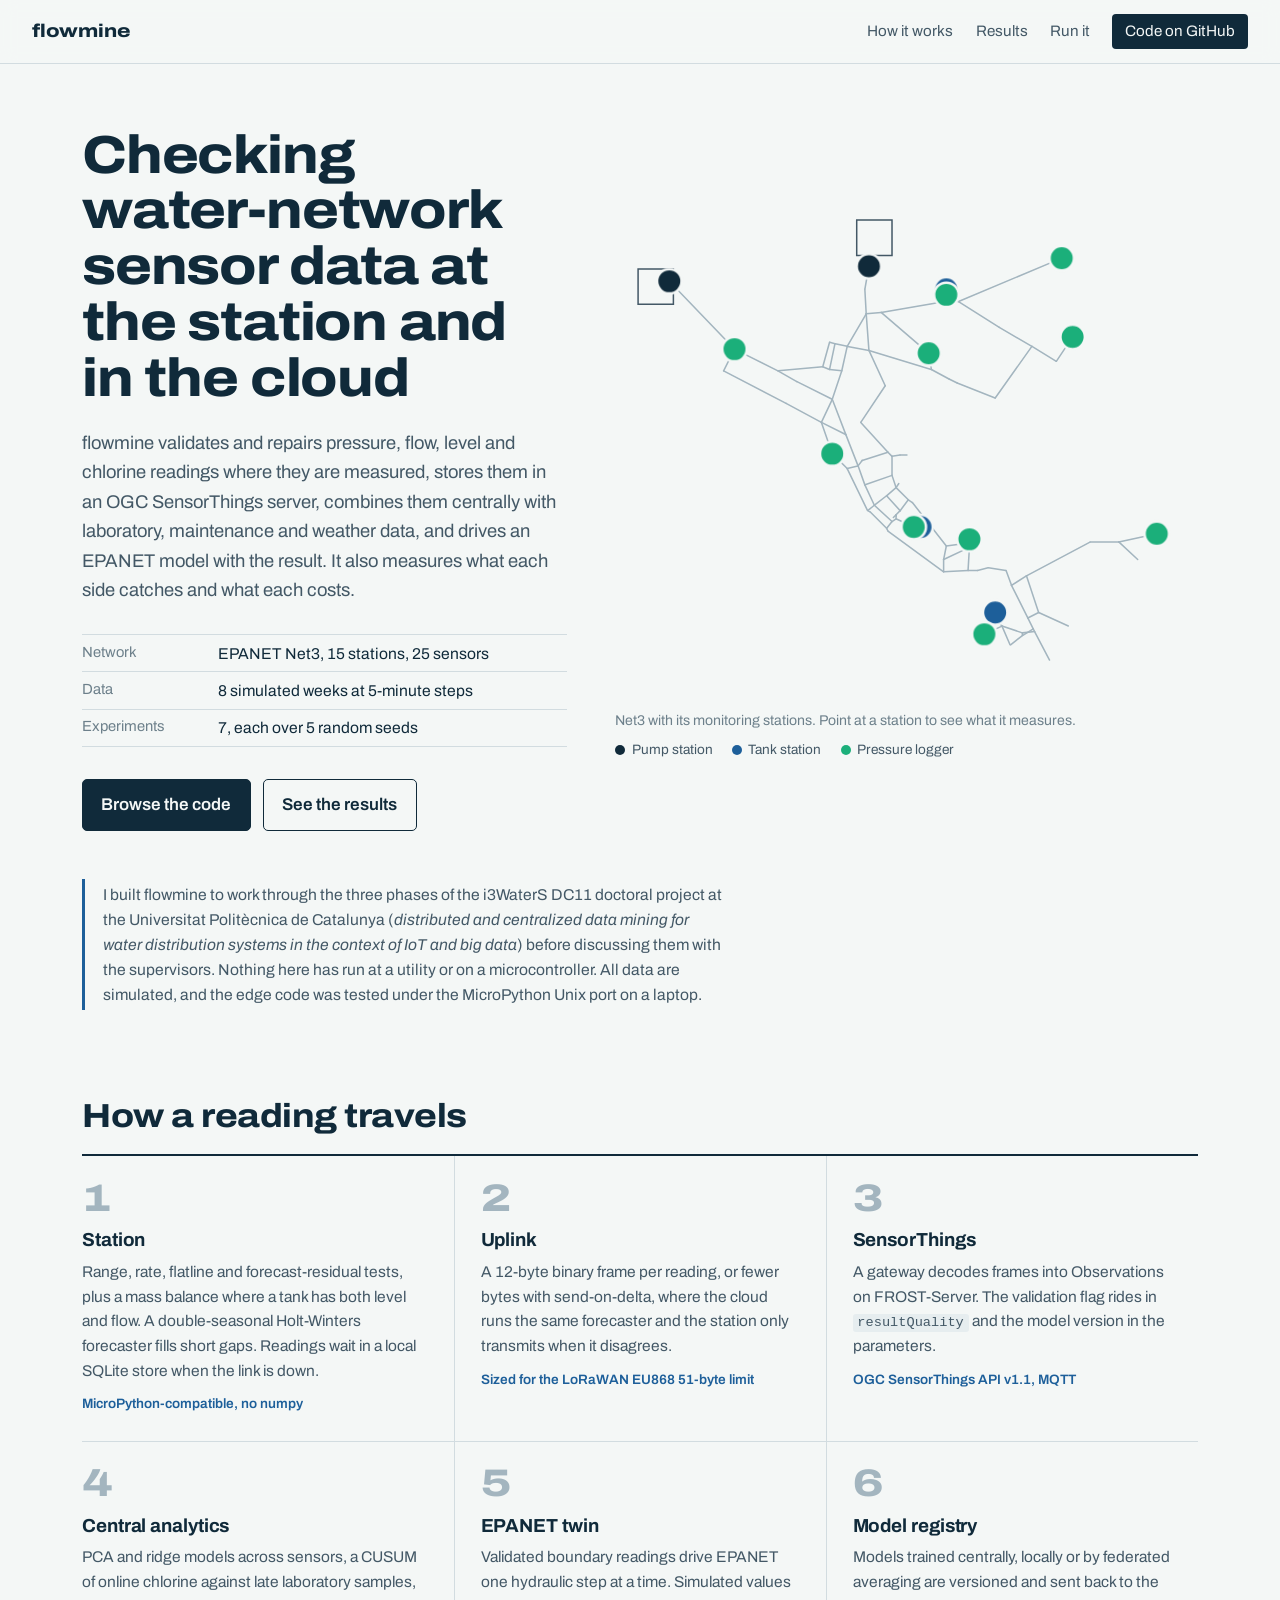
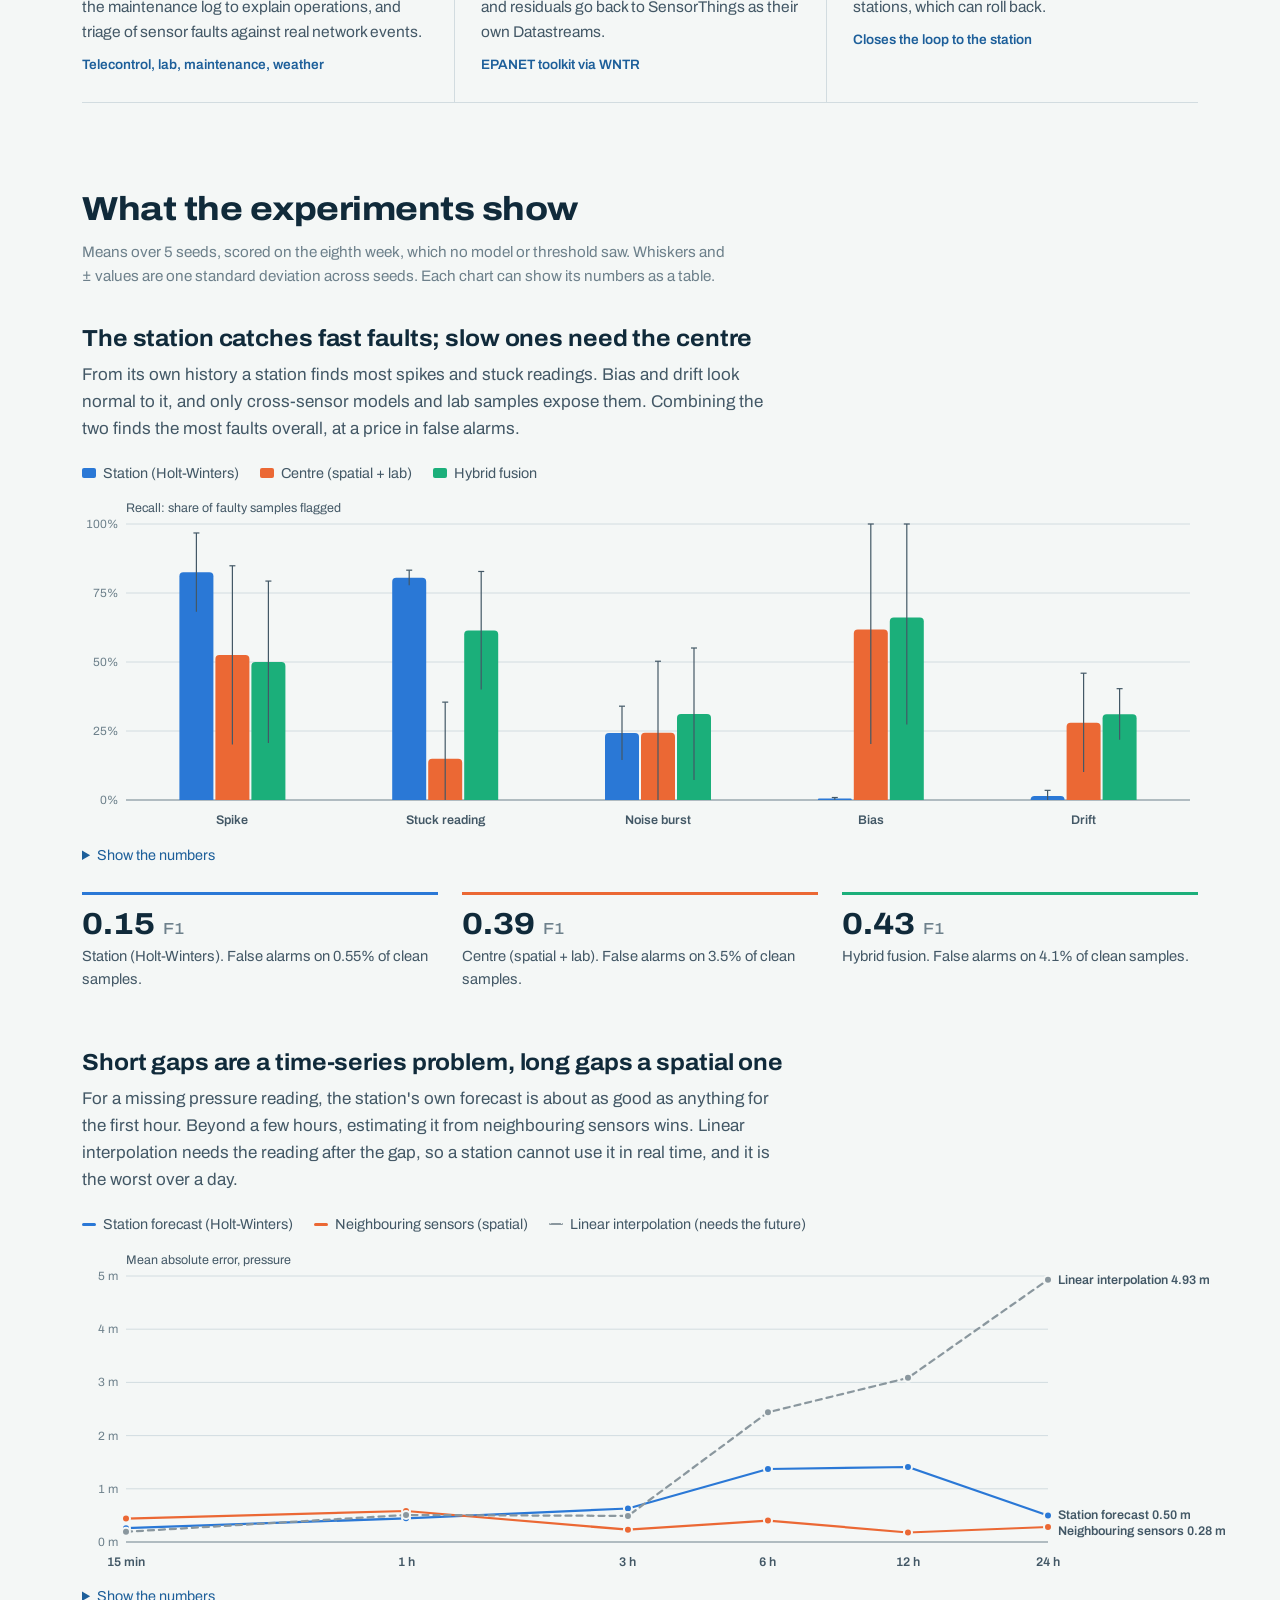
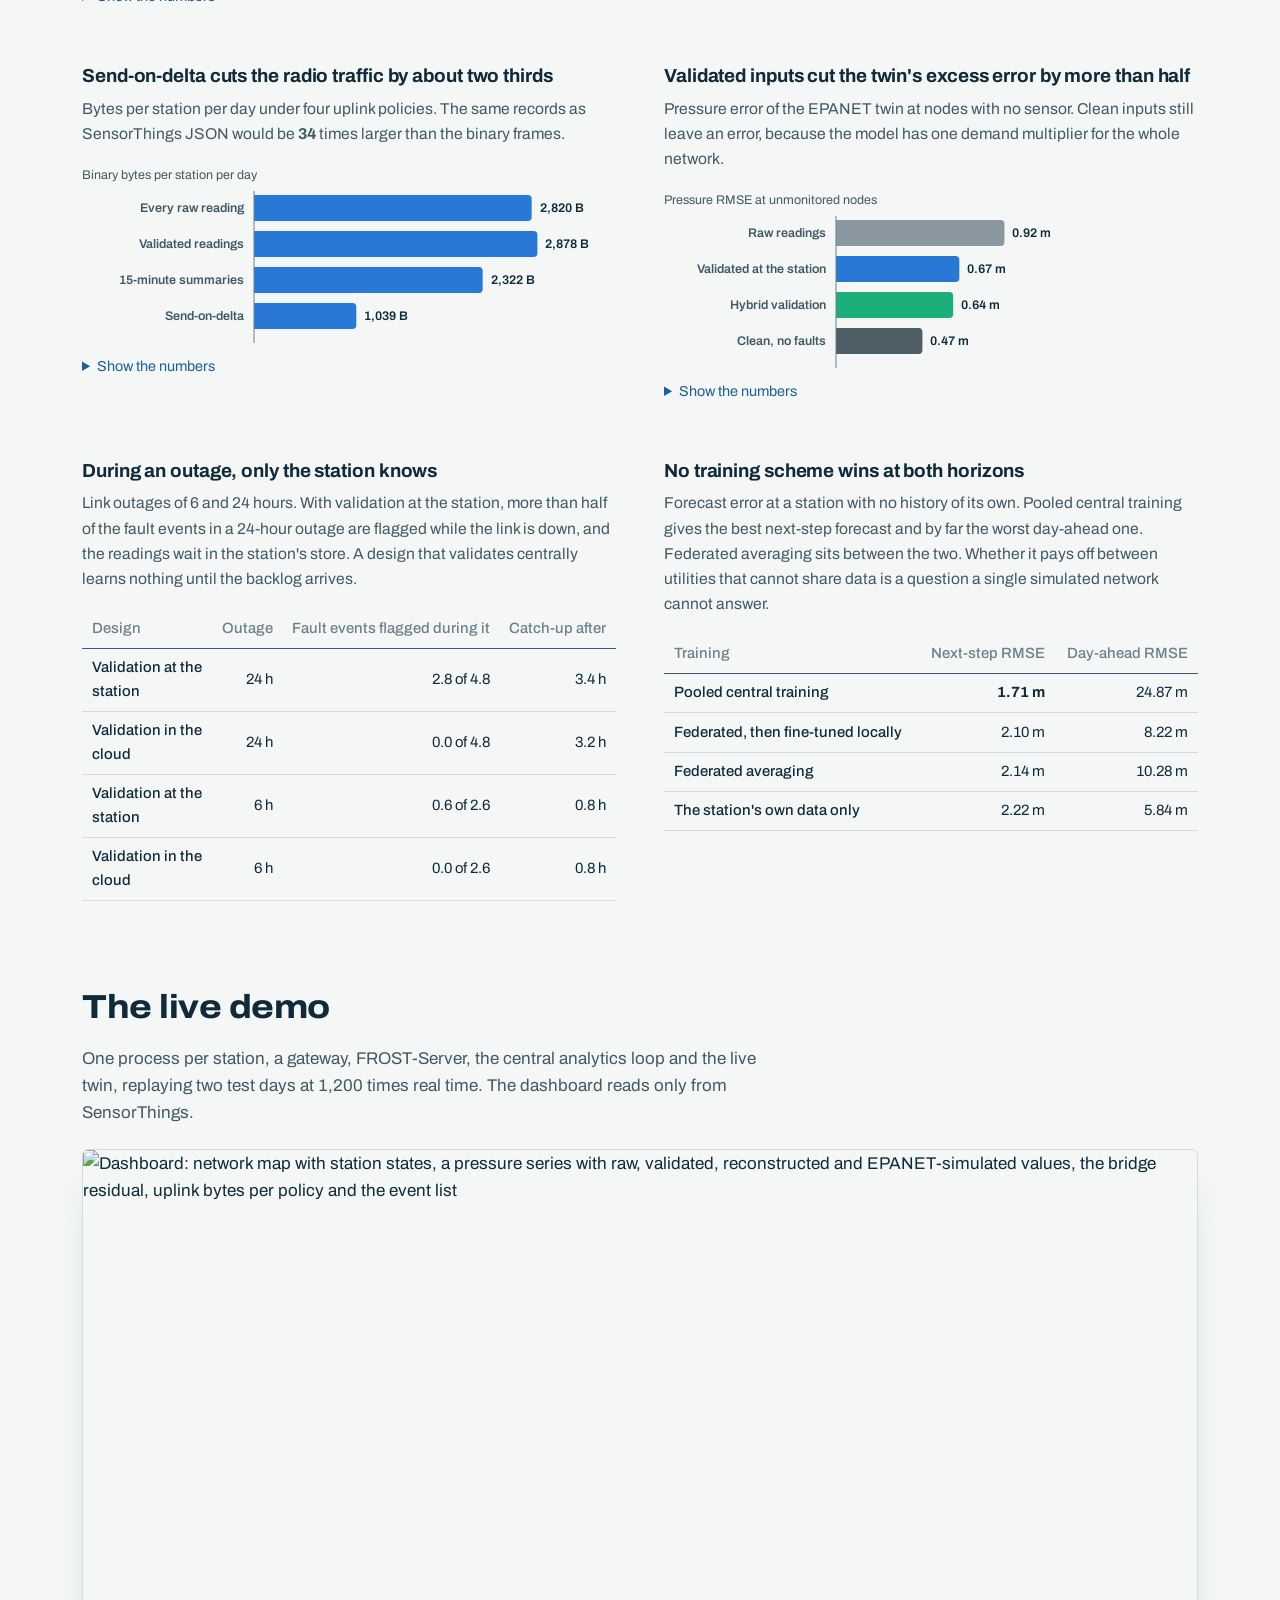
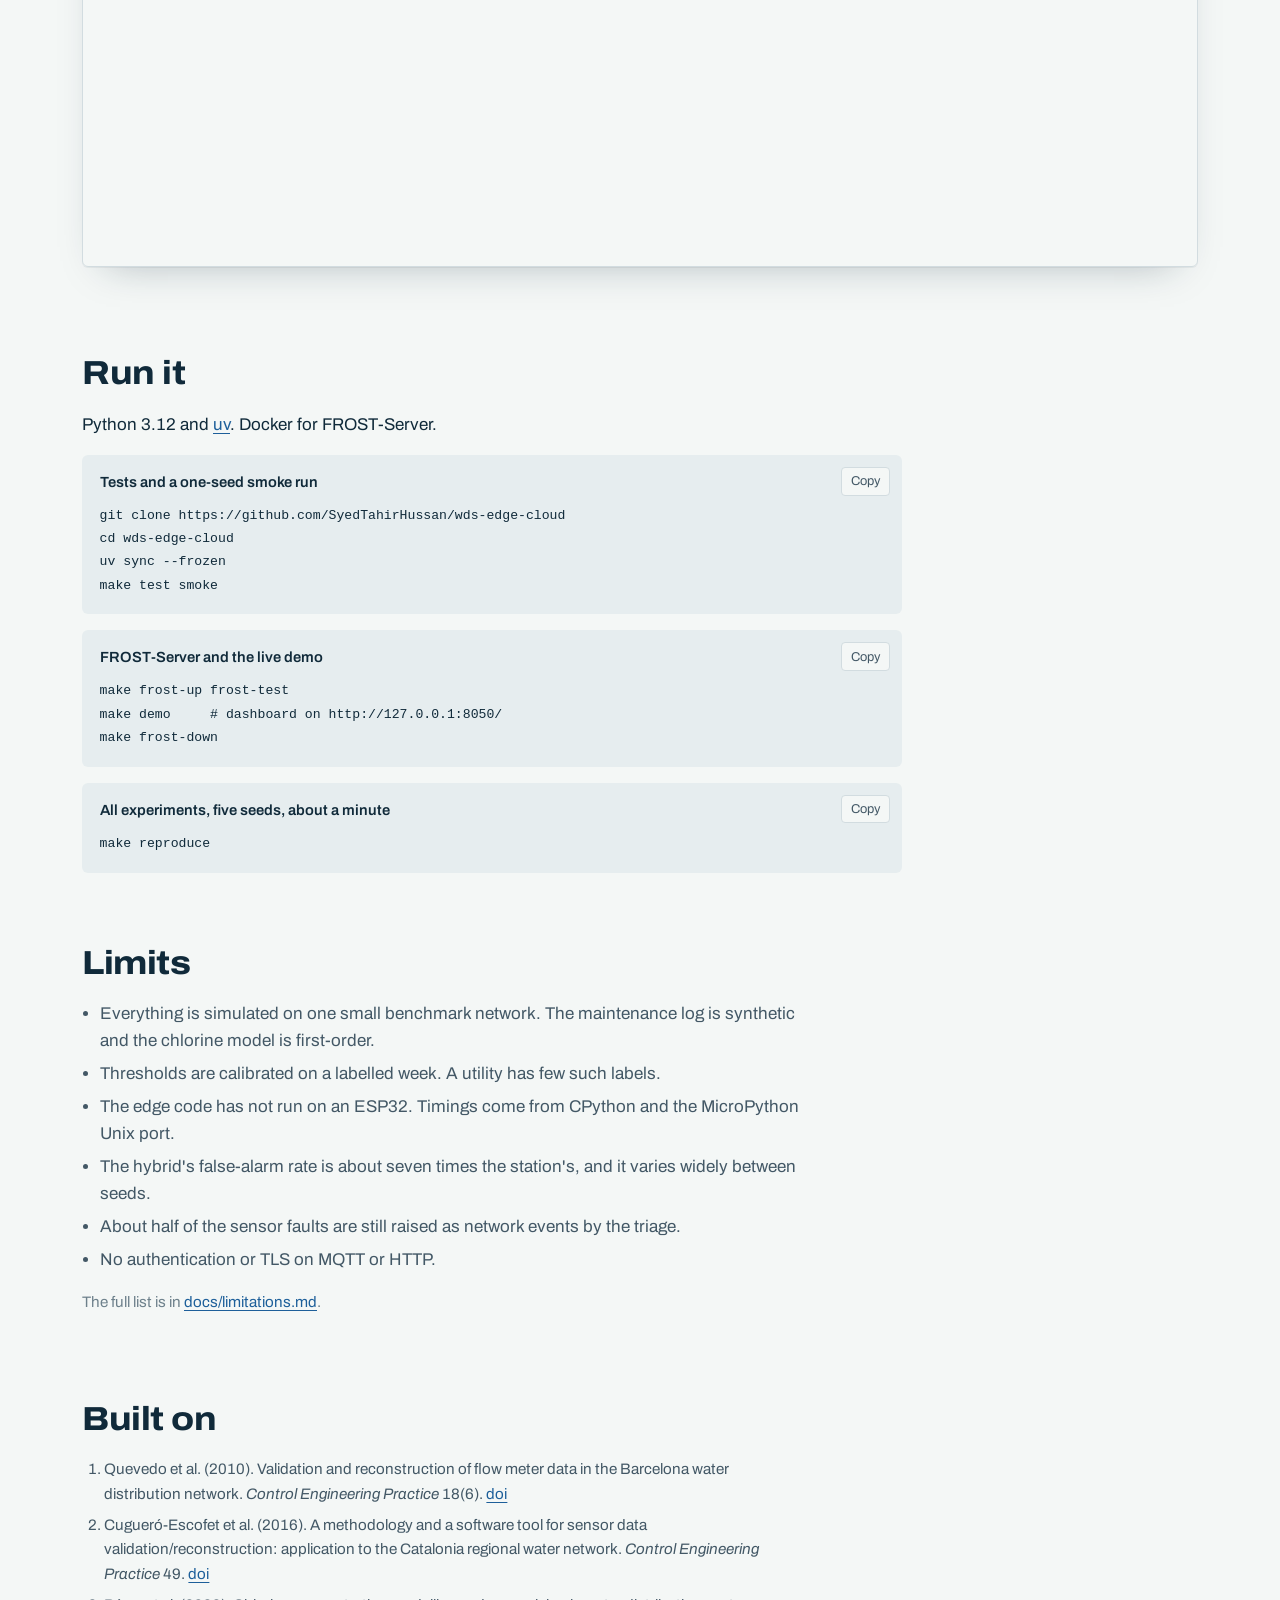
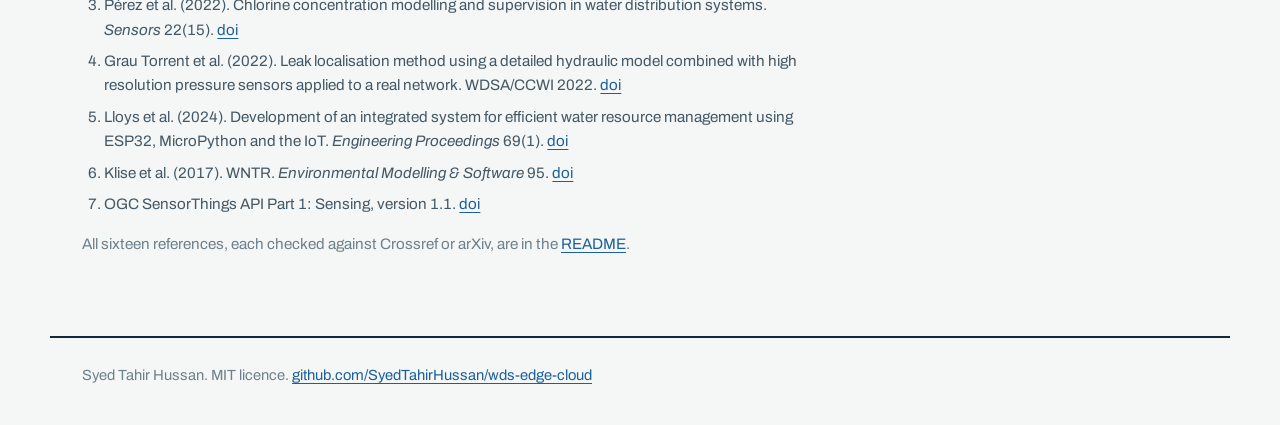
==== site/index.html @ 96de12f1 "Project page on GitHub Pages; README header, badges and project URLs site/ is a static page whose nu" ====
<!doctype html>
<html lang="en">
<head>
<meta charset="utf-8">
<meta name="viewport" content="width=device-width, initial-scale=1">
<title>flowmine: water-network sensor validation at the edge and in the cloud</title>
<meta name="description" content="A working prototype of sensor data validation for water distribution networks, split between the sensor station and the cloud, with a SensorThings data layer and a live EPANET model. Simulated on EPANET Net3.">
<meta property="og:title" content="flowmine: sensor validation for water networks, edge and cloud">
<meta property="og:description" content="MicroPython-compatible station validation, a SensorThings/FROST data layer, central analytics with lab and maintenance data, and an EPANET model driven by validated observations.">
<meta property="og:type" content="website">
<link rel="icon" href="data:image/svg+xml,%3Csvg xmlns='http://www.w3.org/2000/svg' viewBox='0 0 32 32'%3E%3Cpath d='M4 24 L12 14 L20 18 L28 6' fill='none' stroke='%231d5f9a' stroke-width='3' stroke-linecap='round'/%3E%3Ccircle cx='12' cy='14' r='4' fill='%232a78d6'/%3E%3Ccircle cx='28' cy='6' r='3' fill='%231baf7a'/%3E%3C/svg%3E">
<link rel="preconnect" href="https://fonts.googleapis.com">
<link rel="preconnect" href="https://fonts.gstatic.com" crossorigin>
<link href="https://fonts.googleapis.com/css2?family=Archivo:wdth,wght@62..125,100..900&display=swap" rel="stylesheet">
<link rel="stylesheet" href="style.css">
</head>
<body>

<header class="bar">
  <a class="mark" href="#top" aria-label="flowmine, back to top">flowmine</a>
  <nav aria-label="Sections">
    <a href="#flow">How it works</a>
    <a href="#results">Results</a>
    <a href="#run">Run it</a>
    <a class="gh" href="https://github.com/SyedTahirHussan/wds-edge-cloud">Code on GitHub</a>
  </nav>
</header>

<main id="top">

<section class="hero">
  <div class="hero-text">
    <h1>Checking water-network sensor data at the station and in the cloud</h1>
    <p class="lede">flowmine validates and repairs pressure, flow, level and chlorine readings where they are measured, stores them in an OGC SensorThings server, combines them centrally with laboratory, maintenance and weather data, and drives an EPANET model with the result. It also measures what each side catches and what each costs.</p>
    <dl class="facts">
      <div><dt>Network</dt><dd>EPANET Net3, <span id="f-stations">15</span> stations, <span id="f-sensors">25</span> sensors</dd></div>
      <div><dt>Data</dt><dd><span id="f-weeks">8</span> simulated weeks at 5-minute steps</dd></div>
      <div><dt>Experiments</dt><dd>7, each over <span id="f-seeds">5</span> random seeds</dd></div>
    </dl>
    <p class="actions">
      <a class="btn primary" href="https://github.com/SyedTahirHussan/wds-edge-cloud">Browse the code</a>
      <a class="btn" href="#results">See the results</a>
    </p>
  </div>
  <figure class="hero-net" aria-labelledby="net-cap">
    <svg id="net" role="img" aria-label="Map of the EPANET Net3 network with the 15 monitoring stations marked"></svg>
    <figcaption id="net-cap">Net3 with its monitoring stations. <span class="hint">Point at a station to see what it measures.</span></figcaption>
    <ul class="net-key" aria-hidden="true">
      <li><i class="k-pump"></i>Pump station</li>
      <li><i class="k-tank"></i>Tank station</li>
      <li><i class="k-logger"></i>Pressure logger</li>
    </ul>
  </figure>
</section>

<section class="context">
  <p>I built flowmine to work through the three phases of the i3WaterS DC11 doctoral project at the Universitat Politècnica de Catalunya (<i>distributed and centralized data mining for water distribution systems in the context of IoT and big data</i>) before discussing them with the supervisors. Nothing here has run at a utility or on a microcontroller. All data are simulated, and the edge code was tested under the MicroPython Unix port on a laptop.</p>
</section>

<section id="flow" class="flow">
  <h2>How a reading travels</h2>
  <ol class="steps">
    <li>
      <h3>Station</h3>
      <p>Range, rate, flatline and forecast-residual tests, plus a mass balance where a tank has both level and flow. A double-seasonal Holt-Winters forecaster fills short gaps. Readings wait in a local SQLite store when the link is down.</p>
      <p class="tag">MicroPython-compatible, no numpy</p>
    </li>
    <li>
      <h3>Uplink</h3>
      <p>A 12-byte binary frame per reading, or fewer bytes with send-on-delta, where the cloud runs the same forecaster and the station only transmits when it disagrees.</p>
      <p class="tag">Sized for the LoRaWAN EU868 51-byte limit</p>
    </li>
    <li>
      <h3>SensorThings</h3>
      <p>A gateway decodes frames into Observations on FROST-Server. The validation flag rides in <code>resultQuality</code> and the model version in the parameters.</p>
      <p class="tag">OGC SensorThings API v1.1, MQTT</p>
    </li>
    <li>
      <h3>Central analytics</h3>
      <p>PCA and ridge models across sensors, a CUSUM of online chlorine against late laboratory samples, the maintenance log to explain operations, and triage of sensor faults against real network events.</p>
      <p class="tag">Telecontrol, lab, maintenance, weather</p>
    </li>
    <li>
      <h3>EPANET twin</h3>
      <p>Validated boundary readings drive EPANET one hydraulic step at a time. Simulated values and residuals go back to SensorThings as their own Datastreams.</p>
      <p class="tag">EPANET toolkit via WNTR</p>
    </li>
    <li>
      <h3>Model registry</h3>
      <p>Models trained centrally, locally or by federated averaging are versioned and sent back to the stations, which can roll back.</p>
      <p class="tag">Closes the loop to the station</p>
    </li>
  </ol>
</section>

<section id="results" class="results">
  <h2>What the experiments show</h2>
  <p class="section-note">Means over <span class="n-seeds">5</span> seeds, scored on the eighth week, which no model or threshold saw. Whiskers and ± values are one standard deviation across seeds. Each chart can show its numbers as a table.</p>

  <article class="result" id="r-detect">
    <h3>The station catches fast faults; slow ones need the centre</h3>
    <p>From its own history a station finds most spikes and stuck readings. Bias and drift look normal to it, and only cross-sensor models and lab samples expose them. Combining the two finds the most faults overall, at a price in false alarms.</p>
    <div class="chart" id="c-recall" data-title="Share of faulty samples detected, by fault type"></div>
    <div class="callouts" id="detect-callouts"></div>
  </article>

  <article class="result" id="r-gap">
    <h3>Short gaps are a time-series problem, long gaps a spatial one</h3>
    <p>For a missing pressure reading, the station's own forecast is about as good as anything for the first hour. Beyond a few hours, estimating it from neighbouring sensors wins. Linear interpolation needs the reading after the gap, so a station cannot use it in real time, and it is the worst over a day.</p>
    <div class="chart" id="c-gap" data-title="Mean absolute error of the reconstructed pressure, by gap length"></div>
  </article>

  <div class="pair">
    <article class="result" id="r-uplink">
      <h3>Send-on-delta cuts the radio traffic by about two thirds</h3>
      <p>Bytes per station per day under four uplink policies. The same records as SensorThings JSON would be <b id="json-ratio">34</b> times larger than the binary frames.</p>
      <div class="chart" id="c-uplink" data-title="Binary bytes per station per day"></div>
    </article>
    <article class="result" id="r-twin">
      <h3>Validated inputs cut the twin's excess error by more than half</h3>
      <p>Pressure error of the EPANET twin at nodes with no sensor. Clean inputs still leave an error, because the model has one demand multiplier for the whole network.</p>
      <div class="chart" id="c-twin" data-title="Twin RMSE at unmonitored nodes (m)"></div>
    </article>
  </div>

  <div class="pair">
    <article class="result" id="r-outage">
      <h3>During an outage, only the station knows</h3>
      <p>Link outages of 6 and 24 hours. With validation at the station, more than half of the fault events in a 24-hour outage are flagged while the link is down, and the readings wait in the station's store. A design that validates centrally learns nothing until the backlog arrives.</p>
      <table class="tbl" id="t-outage"></table>
    </article>
    <article class="result" id="r-train">
      <h3>No training scheme wins at both horizons</h3>
      <p>Forecast error at a station with no history of its own. Pooled central training gives the best next-step forecast and by far the worst day-ahead one. Federated averaging sits between the two. Whether it pays off between utilities that cannot share data is a question a single simulated network cannot answer.</p>
      <table class="tbl" id="t-train"></table>
    </article>
  </div>
</section>

<section class="demo">
  <h2>The live demo</h2>
  <p>One process per station, a gateway, FROST-Server, the central analytics loop and the live twin, replaying two test days at 1,200 times real time. The dashboard reads only from SensorThings.</p>
  <figure>
    <img src="img/dashboard.png" alt="Dashboard: network map with station states, a pressure series with raw, validated, reconstructed and EPANET-simulated values, the bridge residual, uplink bytes per policy and the event list" width="1400" height="900" loading="lazy">
  </figure>
</section>

<section id="run" class="run">
  <h2>Run it</h2>
  <p>Python 3.12 and <a href="https://docs.astral.sh/uv/">uv</a>. Docker for FROST-Server.</p>
  <div class="cmds">
    <div class="cmd"><p>Tests and a one-seed smoke run</p><pre><code>git clone https://github.com/SyedTahirHussan/wds-edge-cloud
cd wds-edge-cloud
uv sync --frozen
make test smoke</code></pre><button class="copy" type="button">Copy</button></div>
    <div class="cmd"><p>FROST-Server and the live demo</p><pre><code>make frost-up frost-test
make demo     # dashboard on http://127.0.0.1:8050/
make frost-down</code></pre><button class="copy" type="button">Copy</button></div>
    <div class="cmd"><p>All experiments, five seeds, about a minute</p><pre><code>make reproduce</code></pre><button class="copy" type="button">Copy</button></div>
  </div>
</section>

<section class="limits">
  <h2>Limits</h2>
  <ul>
    <li>Everything is simulated on one small benchmark network. The maintenance log is synthetic and the chlorine model is first-order.</li>
    <li>Thresholds are calibrated on a labelled week. A utility has few such labels.</li>
    <li>The edge code has not run on an ESP32. Timings come from CPython and the MicroPython Unix port.</li>
    <li>The hybrid's false-alarm rate is about seven times the station's, and it varies widely between seeds.</li>
    <li>About half of the sensor faults are still raised as network events by the triage.</li>
    <li>No authentication or TLS on MQTT or HTTP.</li>
  </ul>
  <p>The full list is in <a href="https://github.com/SyedTahirHussan/wds-edge-cloud/blob/main/docs/limitations.md">docs/limitations.md</a>.</p>
</section>

<section class="refs">
  <h2>Built on</h2>
  <ol>
    <li>Quevedo et al. (2010). Validation and reconstruction of flow meter data in the Barcelona water distribution network. <i>Control Engineering Practice</i> 18(6). <a href="https://doi.org/10.1016/j.conengprac.2010.03.003">doi</a></li>
    <li>Cugueró-Escofet et al. (2016). A methodology and a software tool for sensor data validation/reconstruction: application to the Catalonia regional water network. <i>Control Engineering Practice</i> 49. <a href="https://doi.org/10.1016/j.conengprac.2015.11.005">doi</a></li>
    <li>Pérez et al. (2022). Chlorine concentration modelling and supervision in water distribution systems. <i>Sensors</i> 22(15). <a href="https://doi.org/10.3390/s22155578">doi</a></li>
    <li>Grau Torrent et al. (2022). Leak localisation method using a detailed hydraulic model combined with high resolution pressure sensors applied to a real network. WDSA/CCWI 2022. <a href="https://doi.org/10.4995/wdsa-ccwi2022.2022.14560">doi</a></li>
    <li>Lloys et al. (2024). Development of an integrated system for efficient water resource management using ESP32, MicroPython and the IoT. <i>Engineering Proceedings</i> 69(1). <a href="https://doi.org/10.3390/engproc2024069170">doi</a></li>
    <li>Klise et al. (2017). WNTR. <i>Environmental Modelling &amp; Software</i> 95. <a href="https://doi.org/10.1016/j.envsoft.2017.06.022">doi</a></li>
    <li>OGC SensorThings API Part 1: Sensing, version 1.1. <a href="https://doi.org/10.62973/18-088">doi</a></li>
  </ol>
  <p>All sixteen references, each checked against Crossref or arXiv, are in the <a href="https://github.com/SyedTahirHussan/wds-edge-cloud#references">README</a>.</p>
</section>

</main>

<footer class="foot">
  <p>Syed Tahir Hussan. MIT licence. <a href="https://github.com/SyedTahirHussan/wds-edge-cloud">github.com/SyedTahirHussan/wds-edge-cloud</a></p>
</footer>

<div class="tip" id="tip" role="status" aria-live="polite" hidden></div>
<script src="app.js" defer></script>
</body>
</html>
---- site/style.css ----
/* flowmine project page. Cool drafting-film paper, navy ink, one water blue for
   interaction; data colours follow the entity everywhere: station (edge) blue,
   centre orange, hybrid aqua. */

:root {
  color-scheme: light;
  --paper: #f4f7f6;
  --paper-2: #e8eef0;
  --ink: #102a3a;
  --ink-2: #435866;
  --ink-3: #6d808b;
  --rule: #d2dce0;
  --pipe: #a3b5bf;
  --water: #1d5f9a;
  --edge: #2a78d6;
  --central: #eb6834;
  --hybrid: #1baf7a;
  --neutral: #8a979e;
  --neutral-2: #4f5d65;
  --code-bg: #e6edef;
  --shadow: 0 1px 0 rgba(16, 42, 58, 0.06);
}
@media (prefers-color-scheme: dark) {
  :root:not([data-theme="light"]) {
    color-scheme: dark;
    --paper: #0f1d26;
    --paper-2: #142632;
    --ink: #e4edf1;
    --ink-2: #a8b9c3;
    --ink-3: #7f929d;
    --rule: #24394a;
    --pipe: #3d596a;
    --water: #72b2ec;
    --edge: #3987e5;
    --central: #d95926;
    --hybrid: #199e70;
    --neutral: #7a8a93;
    --neutral-2: #b5c3ca;
    --code-bg: #162b38;
    --shadow: none;
  }
}
:root[data-theme="dark"] {
  color-scheme: dark;
  --paper: #0f1d26;
  --paper-2: #142632;
  --ink: #e4edf1;
  --ink-2: #a8b9c3;
  --ink-3: #7f929d;
  --rule: #24394a;
  --pipe: #3d596a;
  --water: #72b2ec;
  --edge: #3987e5;
  --central: #d95926;
  --hybrid: #199e70;
  --neutral: #7a8a93;
  --neutral-2: #b5c3ca;
  --code-bg: #162b38;
  --shadow: none;
}

* { box-sizing: border-box; }
html { scroll-behavior: smooth; scroll-padding-top: 4.5rem; }
@media (prefers-reduced-motion: reduce) { html { scroll-behavior: auto; } }

body {
  margin: 0;
  background: var(--paper);
  color: var(--ink);
  font-family: "Archivo", "Helvetica Neue", Arial, sans-serif;
  font-variation-settings: "wdth" 100;
  font-size: 1.0625rem;
  line-height: 1.6;
  font-feature-settings: "tnum" 1;
  -webkit-font-smoothing: antialiased;
}

a { color: var(--water); text-underline-offset: 0.18em; text-decoration-thickness: 1px; }
a:hover { text-decoration-thickness: 2px; }
:focus-visible { outline: 3px solid var(--water); outline-offset: 3px; border-radius: 2px; }

code, pre { font-family: ui-monospace, "SF Mono", Menlo, Consolas, monospace; font-size: 0.88em; }
p code { background: var(--code-bg); padding: 0.08em 0.35em; border-radius: 3px; }

main > section { max-width: 1180px; margin: 0 auto; padding: 0 2rem; }

/* header */
.bar {
  position: sticky; top: 0; z-index: 10;
  display: flex; align-items: center; justify-content: space-between; gap: 1rem;
  padding: 0.85rem 2rem;
  background: color-mix(in srgb, var(--paper) 88%, transparent);
  backdrop-filter: blur(8px);
  border-bottom: 1px solid var(--rule);
}
.mark {
  font-weight: 800; font-variation-settings: "wdth" 118; font-size: 1.15rem;
  color: var(--ink); text-decoration: none; letter-spacing: -0.01em;
}
.bar nav { display: flex; gap: 1.4rem; flex-wrap: wrap; align-items: center; }
.bar nav a { color: var(--ink-2); text-decoration: none; font-size: 0.95rem; }
.bar nav a:hover { color: var(--ink); }
.bar nav a.gh {
  color: var(--paper); background: var(--ink); padding: 0.35rem 0.8rem; border-radius: 4px;
}
.bar nav a.gh:hover { background: var(--water); color: #fff; }

/* hero */
.hero {
  display: grid; grid-template-columns: minmax(0, 5fr) minmax(0, 6fr); gap: 3rem;
  align-items: center; padding-top: 4rem !important; padding-bottom: 2rem !important;
}
h1 {
  font-variation-settings: "wdth" 112; font-weight: 780;
  font-size: clamp(2.1rem, 4.2vw, 3.35rem); line-height: 1.04; letter-spacing: -0.022em;
  margin: 0 0 1.4rem; max-width: 16ch; text-wrap: balance;
}
.lede { font-size: 1.15rem; color: var(--ink-2); max-width: 54ch; margin: 0 0 1.8rem; }
.facts { margin: 0 0 2rem; display: grid; gap: 0.35rem; }
.facts div { display: grid; grid-template-columns: 7.5rem 1fr; gap: 1rem; border-top: 1px solid var(--rule); padding-top: 0.35rem; }
.facts div:last-child { border-bottom: 1px solid var(--rule); padding-bottom: 0.35rem; }
.facts dt { color: var(--ink-3); font-size: 0.92rem; }
.facts dd { margin: 0; font-size: 0.98rem; }
.actions { display: flex; gap: 0.75rem; flex-wrap: wrap; margin: 0; }
.btn {
  display: inline-block; padding: 0.7rem 1.15rem; border-radius: 5px; text-decoration: none;
  border: 1.5px solid var(--ink); color: var(--ink); font-weight: 600;
}
.btn.primary { background: var(--ink); color: var(--paper); }
.btn:hover { border-color: var(--water); color: var(--water); }
.btn.primary:hover { background: var(--water); color: #fff; }

.hero-net { margin: 0; position: relative; }
#net { width: 100%; height: auto; display: block; overflow: visible; }
#net .pipe { fill: none; stroke: var(--pipe); stroke-width: var(--sw); stroke-linecap: round; stroke-linejoin: round; }
#net .pipe.pump { stroke: var(--ink-2); stroke-dasharray: var(--dash); }
#net .src { fill: var(--paper); stroke: var(--ink-2); stroke-width: 1.5; vector-effect: non-scaling-stroke; }
#net .st { cursor: pointer; }
#net .st circle.dot { stroke: var(--paper); stroke-width: 2.5; vector-effect: non-scaling-stroke; transition: r 0.15s; }
#net .st circle.halo { fill: none; stroke-width: 1.5; opacity: 0; vector-effect: non-scaling-stroke; }
#net .st:hover circle.halo, #net .st:focus circle.halo, #net .st.on circle.halo { opacity: 0.9; }
#net .st:focus { outline: none; }
#net .st-pump .dot { fill: var(--ink); }
#net .st-tank .dot { fill: var(--water); }
#net .st-logger .dot { fill: var(--hybrid); }
#net .st-pump .halo { stroke: var(--ink); }
#net .st-tank .halo { stroke: var(--water); }
#net .st-logger .halo { stroke: var(--hybrid); }
#net .lbl { font-size: 11px; fill: var(--ink-2); paint-order: stroke; stroke: var(--paper); stroke-width: 3px; pointer-events: none; font-variation-settings: "wdth" 88; }
.hero-net figcaption { font-size: 0.88rem; color: var(--ink-3); margin-top: 0.6rem; }
.net-key { list-style: none; padding: 0; margin: 0.4rem 0 0; display: flex; gap: 1.2rem; flex-wrap: wrap; font-size: 0.85rem; color: var(--ink-2); }
.net-key i { display: inline-block; width: 10px; height: 10px; border-radius: 50%; margin-right: 0.4rem; vertical-align: -1px; }
.k-pump { background: var(--ink); } .k-tank { background: var(--water); } .k-logger { background: var(--hybrid); }

/* pipes draw in once on load */
.anim #net .pipe { stroke-dasharray: var(--len) var(--len); stroke-dashoffset: var(--len); animation: draw 1.6s cubic-bezier(.4, 0, .2, 1) forwards; animation-delay: var(--d); }
.anim #net .pipe.pump { animation: none; stroke-dashoffset: 0; }
.anim #net .st { opacity: 0; animation: pop 0.45s ease-out forwards; animation-delay: calc(1.3s + var(--d)); }
@keyframes draw { to { stroke-dashoffset: 0; } }
@keyframes pop { from { opacity: 0; transform: scale(0.4); } to { opacity: 1; transform: scale(1); } }
#net .st { transform-box: fill-box; transform-origin: center; }

/* context */
.context p {
  max-width: 72ch; color: var(--ink-2); font-size: 0.98rem;
  border-left: 3px solid var(--water); padding: 0.2rem 0 0.2rem 1.1rem; margin: 1rem 0 0;
}

h2 {
  font-variation-settings: "wdth" 112; font-weight: 760; font-size: clamp(1.6rem, 2.6vw, 2.15rem);
  letter-spacing: -0.015em; line-height: 1.1; margin: 0 0 1.2rem;
}
h3 { font-weight: 700; font-size: 1.18rem; line-height: 1.25; margin: 0 0 0.5rem; letter-spacing: -0.005em; }

/* flow: the steps are a real sequence, so they are numbered */
.flow { padding-top: 5.5rem !important; }
.steps {
  list-style: none; padding: 0; margin: 0; counter-reset: s;
  display: grid; grid-template-columns: repeat(3, minmax(0, 1fr)); gap: 0;
  border-top: 2px solid var(--ink);
}
.steps li {
  counter-increment: s; position: relative; padding: 1.4rem 1.6rem 1.6rem 0;
  border-bottom: 1px solid var(--rule);
}
.steps li:not(:nth-child(3n + 1)) { padding-left: 1.6rem; border-left: 1px solid var(--rule); }
.steps li::before {
  content: counter(s); display: block; font-variation-settings: "wdth" 125; font-weight: 800;
  font-size: 2.4rem; line-height: 1; color: var(--pipe); margin-bottom: 0.7rem;
}
.steps p { margin: 0 0 0.6rem; color: var(--ink-2); font-size: 0.97rem; }
.steps p.tag { margin: 0; font-size: 0.85rem; color: var(--water); font-weight: 600; }

/* results */
.results { padding-top: 5.5rem !important; }
.section-note { color: var(--ink-3); max-width: 72ch; font-size: 0.95rem; margin: -0.4rem 0 2.2rem; }
.result { margin: 0 0 3.5rem; }
.result > p { max-width: 70ch; color: var(--ink-2); margin: 0 0 1.2rem; }
#r-detect h3, #r-gap h3 { font-size: 1.45rem; font-variation-settings: "wdth" 106; }
.pair { display: grid; grid-template-columns: repeat(2, minmax(0, 1fr)); gap: 3rem; }
.pair .result > p { font-size: 0.98rem; }

.chart { position: relative; width: 100%; }
.chart svg { display: block; width: 100%; overflow: visible; }
.chart .axis line, .chart .grid line { stroke: var(--rule); stroke-width: 1; }
.chart .axis path { display: none; }
.chart .base { stroke: var(--ink-3); stroke-width: 1; }
.chart text { fill: var(--ink-3); font-size: 12px; font-family: inherit; }
.chart text.lab { fill: var(--ink-2); font-size: 12.5px; font-weight: 600; }
.chart text.val { fill: var(--ink); font-size: 12.5px; font-weight: 600; }
.chart text.ttl { fill: var(--ink-2); font-size: 12.5px; }
.chart .hit { fill: transparent; cursor: crosshair; }
.chart .err { stroke: var(--ink-2); stroke-width: 1.2; }
.chart .dim { opacity: 0.25; transition: opacity 0.12s; }
.chart .series-line { fill: none; stroke-width: 2.25; stroke-linejoin: round; stroke-linecap: round; }
.chart .xh { stroke: var(--ink-3); stroke-width: 1; stroke-dasharray: 2 3; }

.legend { display: flex; flex-wrap: wrap; gap: 0.4rem 1.3rem; margin: 0 0 0.6rem; padding: 0; list-style: none; font-size: 0.9rem; color: var(--ink-2); }
.legend li { display: flex; align-items: center; gap: 0.45rem; }
.legend i { width: 14px; height: 10px; border-radius: 2px; display: inline-block; }
.legend i.ln { height: 3px; border-radius: 2px; }
.legend i.dash { height: 0; border-top: 2.5px dashed var(--neutral); background: none !important; }

details.numbers { margin-top: 0.6rem; font-size: 0.9rem; }
details.numbers summary { cursor: pointer; color: var(--water); width: max-content; }
.tbl { border-collapse: collapse; width: 100%; font-size: 0.93rem; margin-top: 0.5rem; }
.tbl th, .tbl td { text-align: right; padding: 0.45rem 0.6rem; border-bottom: 1px solid var(--rule); white-space: nowrap; }
.tbl th:first-child, .tbl td:first-child { text-align: left; white-space: normal; }
.tbl thead th { color: var(--ink-3); font-weight: 500; border-bottom: 1.5px solid var(--ink-2); vertical-align: bottom; }
.tbl tbody th { font-weight: 500; color: var(--ink); }
.tbl .sw { display: inline-block; width: 10px; height: 10px; border-radius: 2px; margin-right: 0.45rem; vertical-align: 0; }
.tbl td.best { font-weight: 700; }

.callouts { display: grid; grid-template-columns: repeat(3, minmax(0, 1fr)); gap: 1.5rem; margin-top: 1.6rem; }
.callouts div { border-top: 3px solid var(--c); padding-top: 0.7rem; }
.callouts .big { font-variation-settings: "wdth" 112; font-weight: 750; font-size: 1.9rem; line-height: 1.1; display: block; }
.callouts .big small { font-size: 1rem; font-weight: 500; color: var(--ink-3); }
.callouts p { margin: 0.3rem 0 0; font-size: 0.92rem; color: var(--ink-2); }

/* demo */
.demo { padding-top: 2rem !important; }
.demo > p { max-width: 70ch; color: var(--ink-2); }
.demo figure { margin: 1.4rem 0 0; }
.demo img {
  width: 100%; height: auto; display: block; border: 1px solid var(--rule); border-radius: 6px;
  box-shadow: var(--shadow), 0 18px 40px -24px rgba(16, 42, 58, 0.35);
}

/* run */
.run { padding-top: 5.5rem !important; }
.cmds { display: grid; grid-template-columns: minmax(0, 1fr); gap: 1rem; max-width: 820px; }
.cmd { position: relative; background: var(--code-bg); border-radius: 6px; padding: 1rem 1.1rem 1.1rem; }
.cmd p { margin: 0 0 0.6rem; font-size: 0.92rem; font-weight: 600; color: var(--ink); padding-right: 3.5rem; }
.cmd pre { margin: 0; overflow-x: auto; line-height: 1.55; }
.copy {
  position: absolute; top: 0.75rem; right: 0.75rem; font: inherit; font-size: 0.8rem;
  background: var(--paper); color: var(--ink-2); border: 1px solid var(--rule); border-radius: 4px;
  padding: 0.2rem 0.55rem; cursor: pointer;
}
.copy:hover { color: var(--ink); border-color: var(--ink-3); }

.limits, .refs { padding-top: 4.5rem !important; }
.limits ul { max-width: 72ch; padding-left: 1.1rem; color: var(--ink-2); }
.limits li { margin-bottom: 0.35rem; }
.limits > p, .refs > p { color: var(--ink-3); font-size: 0.95rem; }
.refs ol { max-width: 80ch; padding-left: 1.4rem; color: var(--ink-2); font-size: 0.95rem; }
.refs li { margin-bottom: 0.45rem; }

.foot {
  max-width: 1180px; margin: 5rem auto 0; padding: 1.6rem 2rem 2.4rem;
  border-top: 2px solid var(--ink); font-size: 0.92rem; color: var(--ink-3);
}
.foot p { margin: 0; }

/* tooltip */
.tip {
  position: fixed; z-index: 20; pointer-events: none; max-width: 280px;
  background: var(--ink); color: var(--paper); border-radius: 5px; padding: 0.55rem 0.7rem;
  font-size: 0.85rem; line-height: 1.4; box-shadow: 0 6px 20px rgba(0, 0, 0, 0.18);
}
.tip b { font-weight: 700; }
.tip .row { display: flex; gap: 0.5rem; align-items: center; justify-content: space-between; }
.tip .row i { width: 9px; height: 9px; border-radius: 2px; display: inline-block; margin-right: 0.35rem; }
.tip .muted { opacity: 0.75; }

/* responsive */
@media (max-width: 960px) {
  .hero { grid-template-columns: 1fr; gap: 2rem; padding-top: 2.5rem !important; }
  .steps { grid-template-columns: repeat(2, minmax(0, 1fr)); }
  .steps li:not(:nth-child(3n + 1)) { padding-left: 0; border-left: 0; }
  .steps li:nth-child(2n) { padding-left: 1.4rem; border-left: 1px solid var(--rule); }
  .pair { grid-template-columns: 1fr; }
}
@media (max-width: 640px) {
  body { font-size: 1rem; }
  main > section, .bar, .foot { padding-left: 1rem; padding-right: 1rem; }
  .bar nav a:not(.gh) { display: none; }
  .steps { grid-template-columns: 1fr; }
  .steps li:nth-child(2n) { padding-left: 0; border-left: 0; }
  .callouts { grid-template-columns: 1fr; }
  .facts div { grid-template-columns: 6rem 1fr; }
  .tbl { font-size: 0.85rem; }
  .tbl th, .tbl td { padding: 0.4rem 0.35rem; }
}
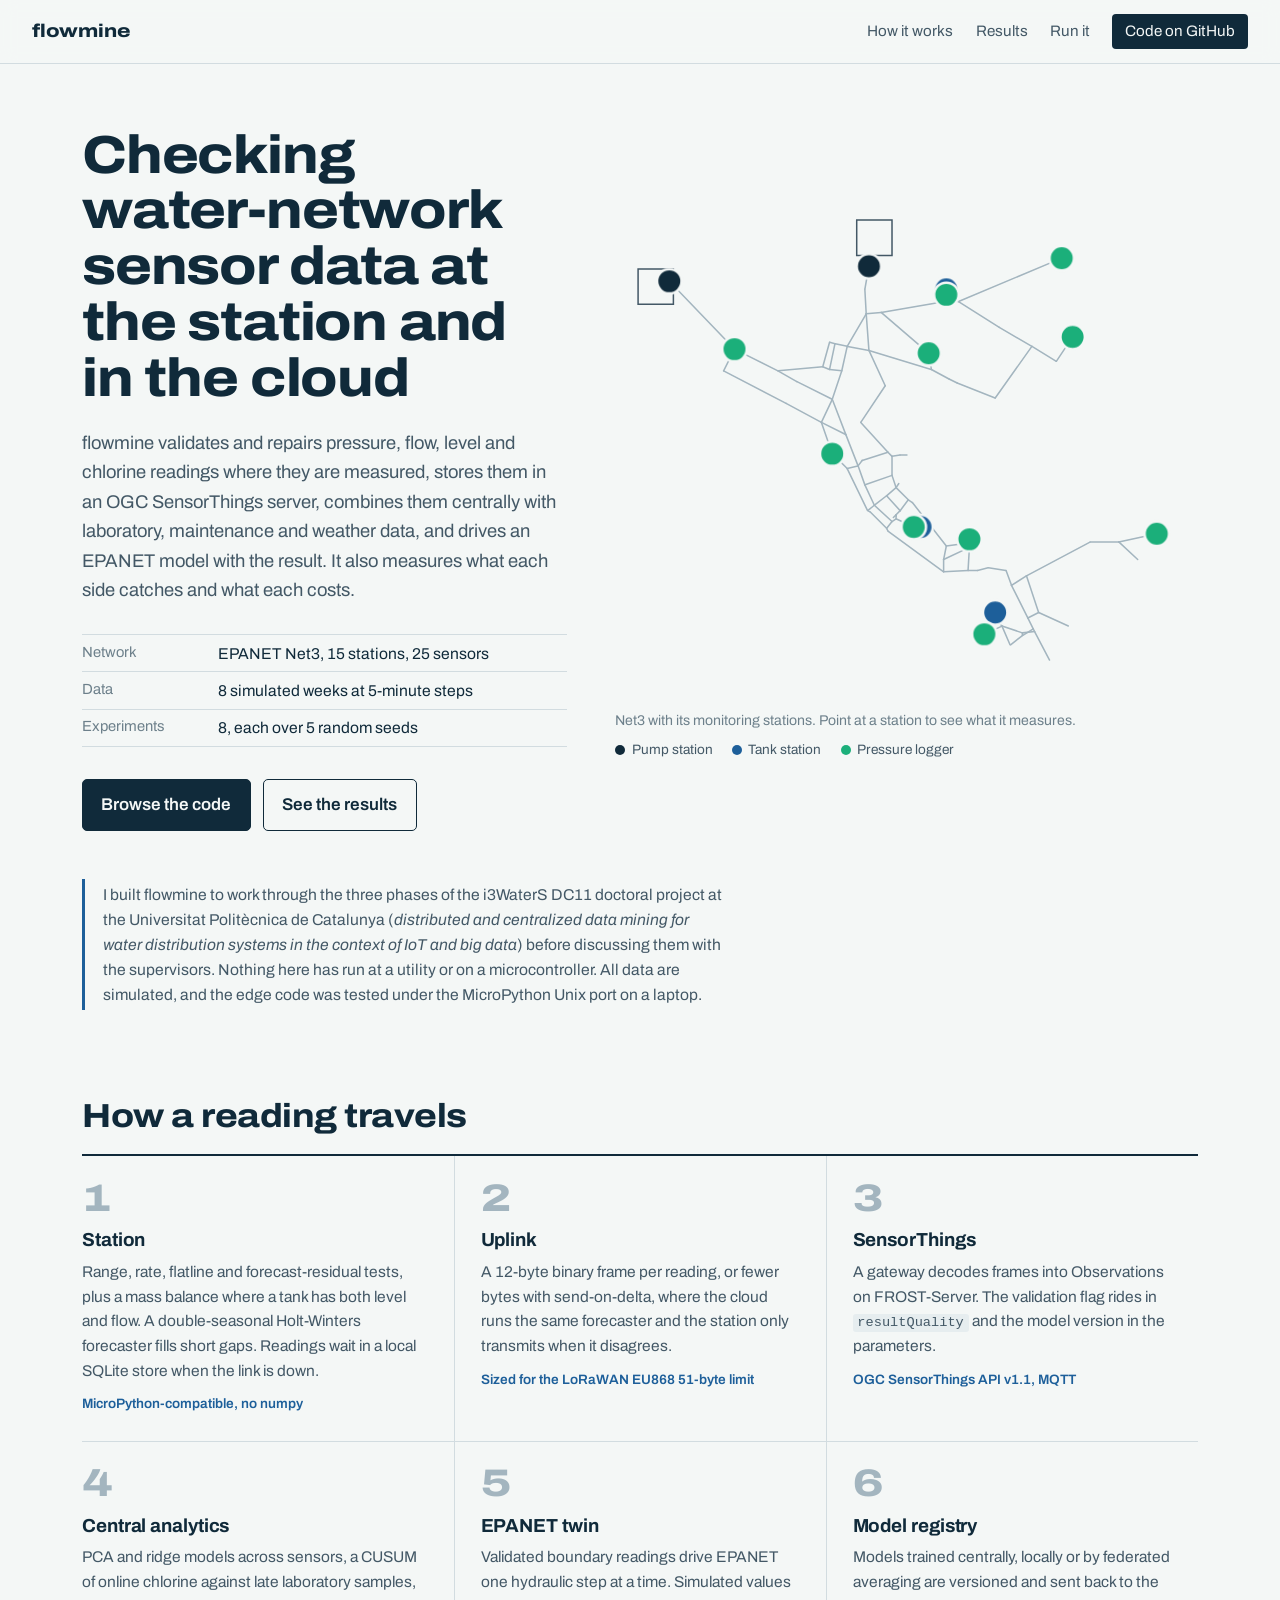
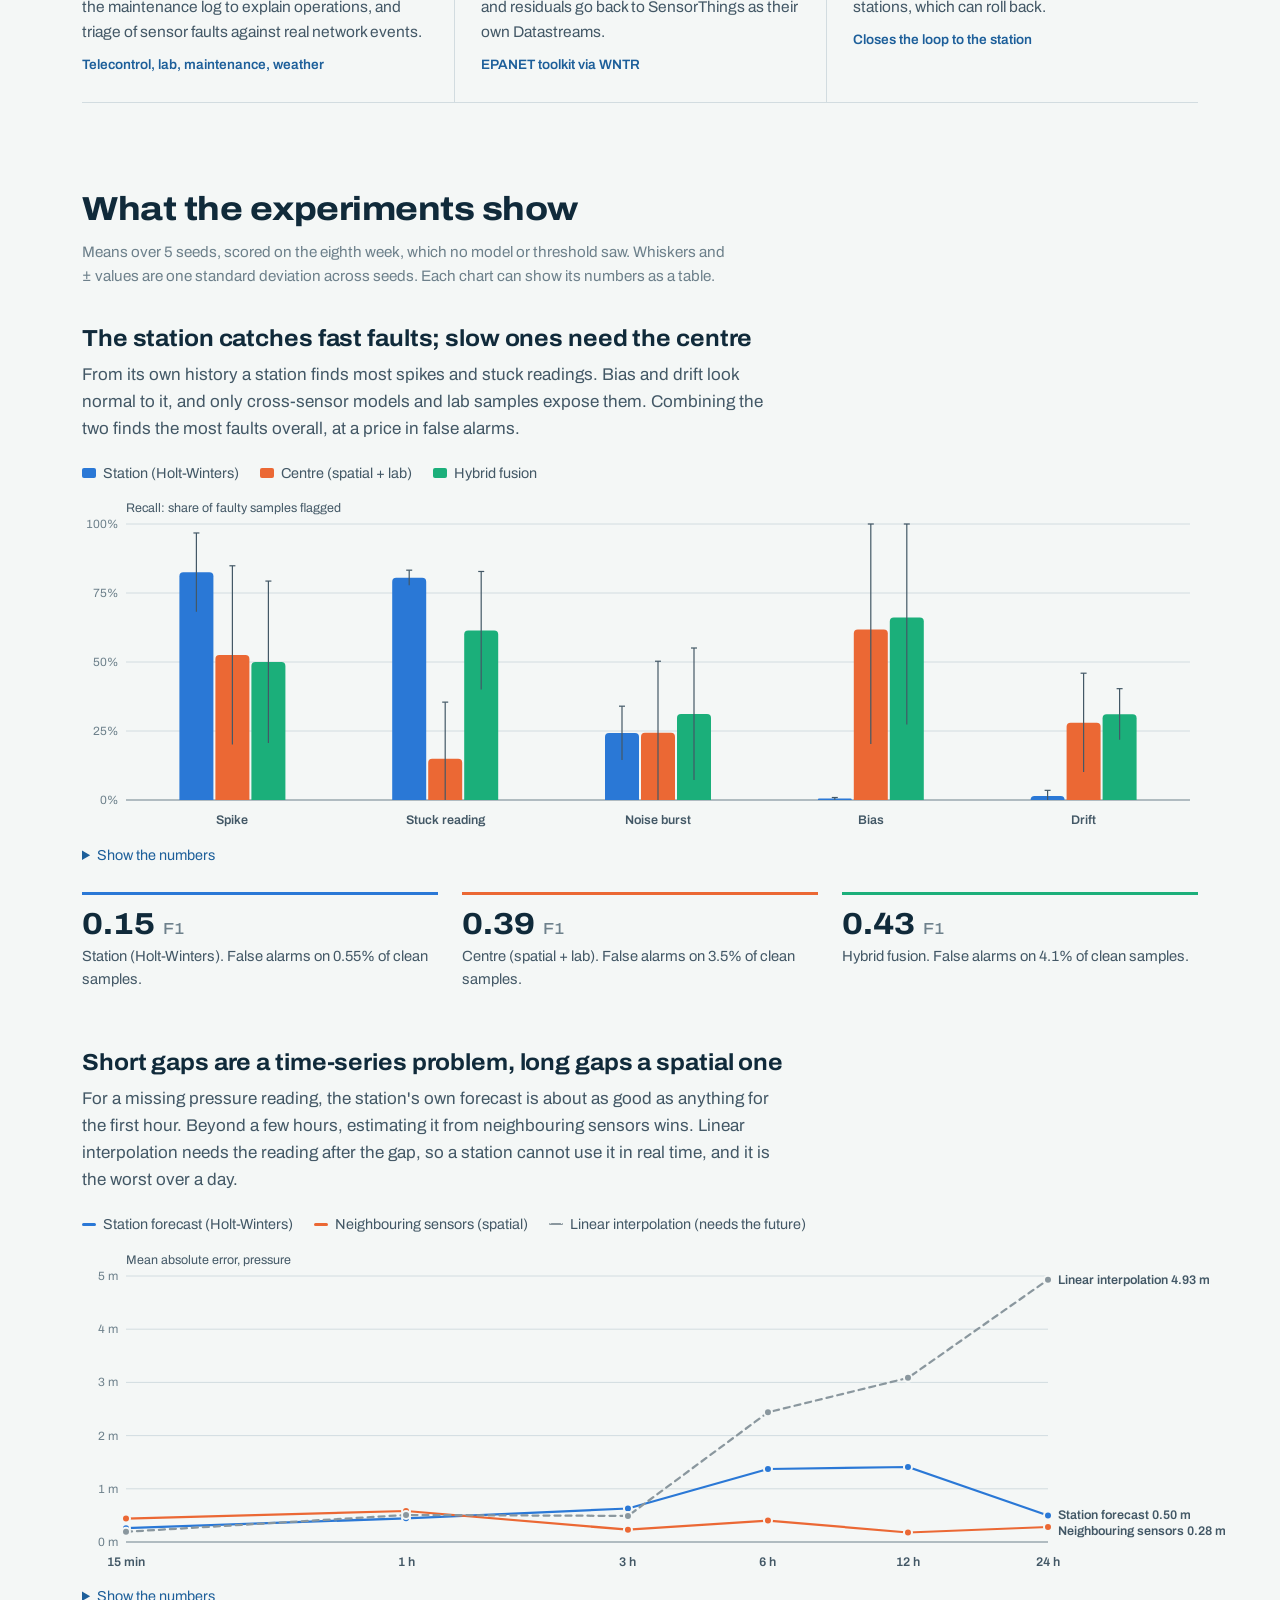
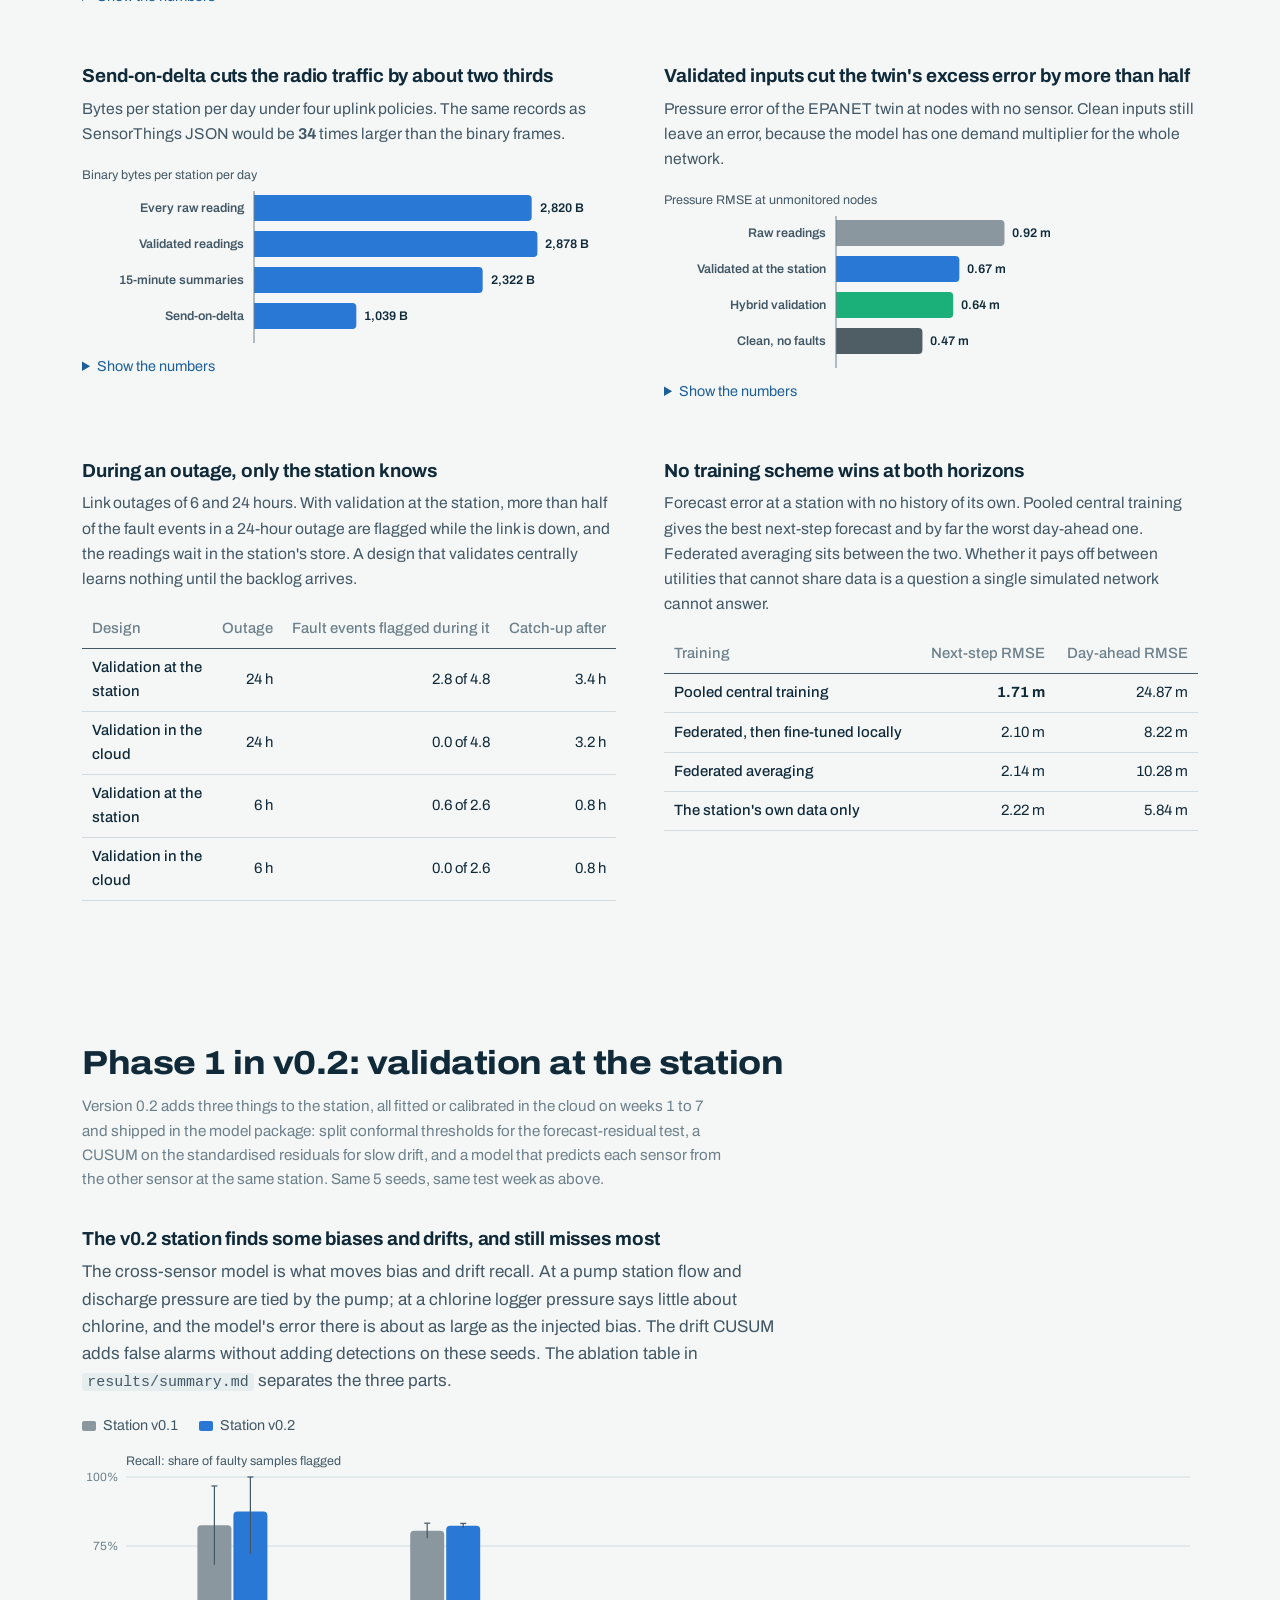
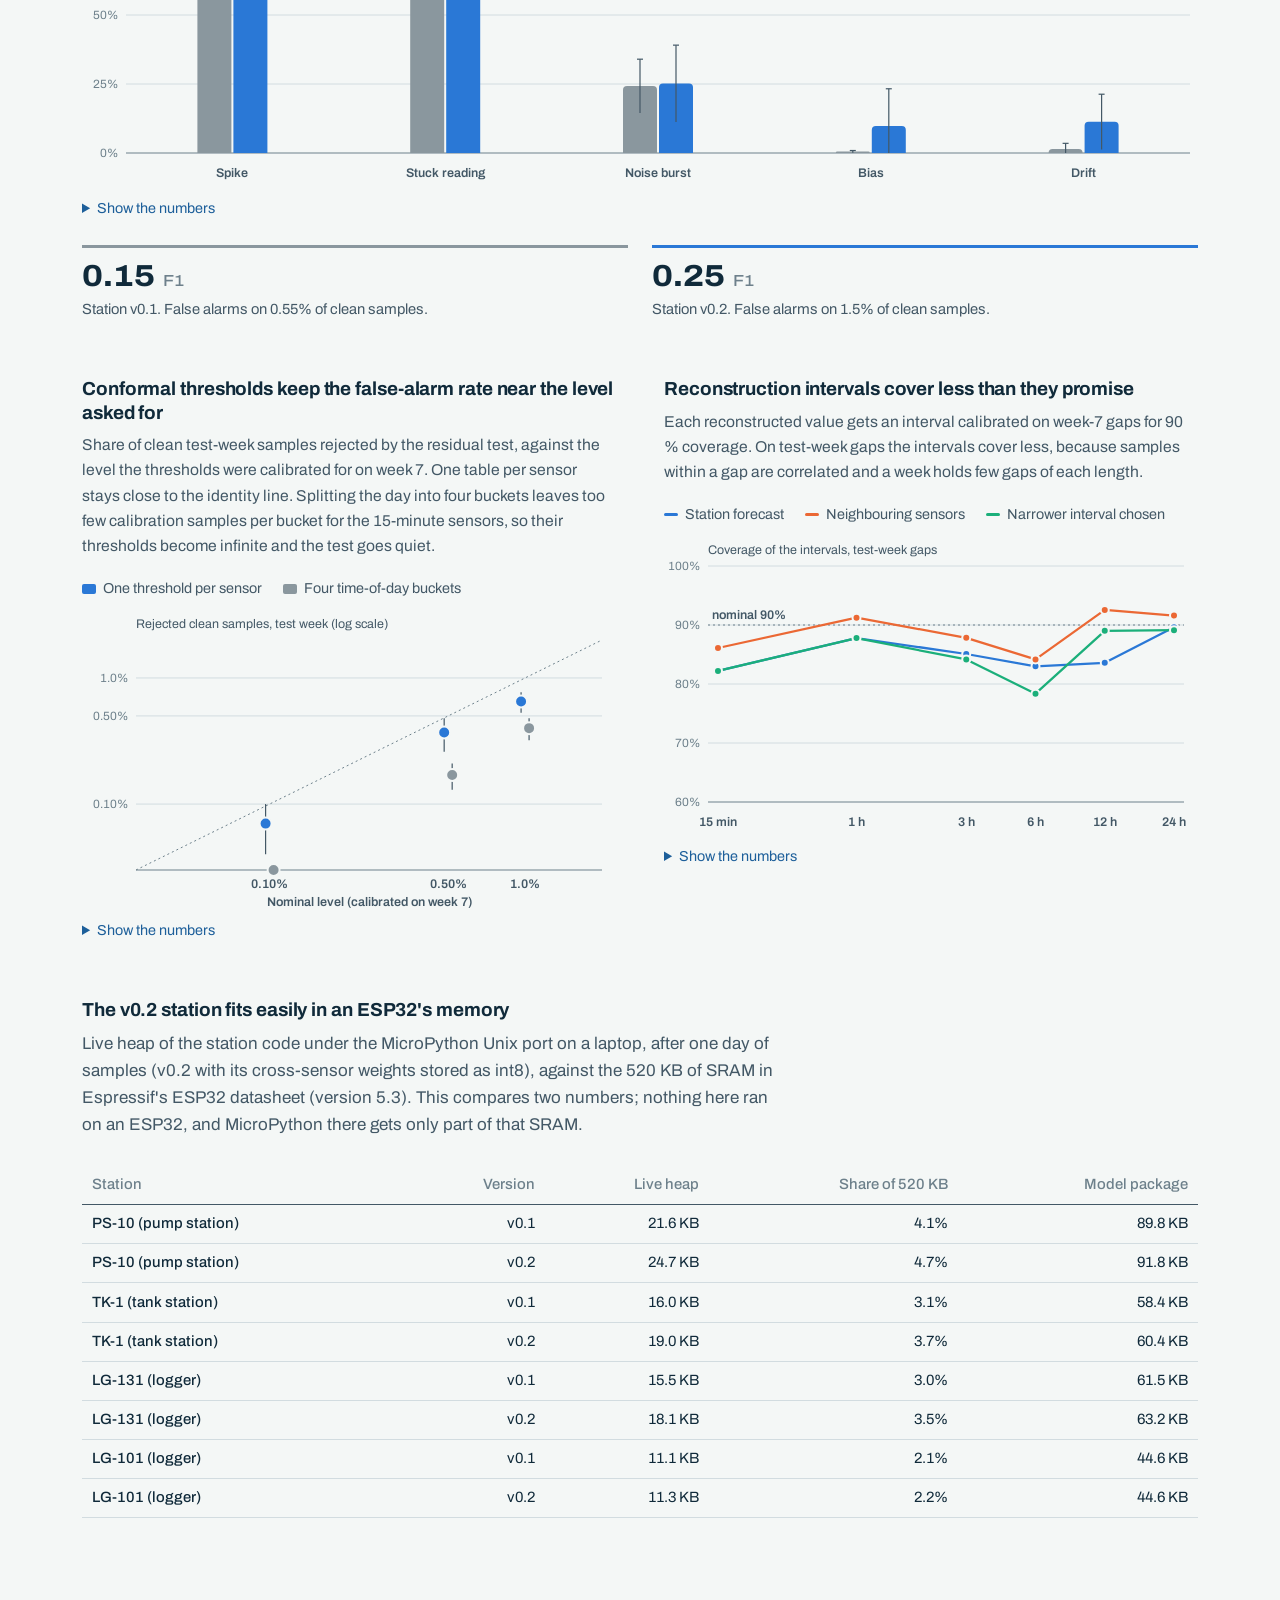
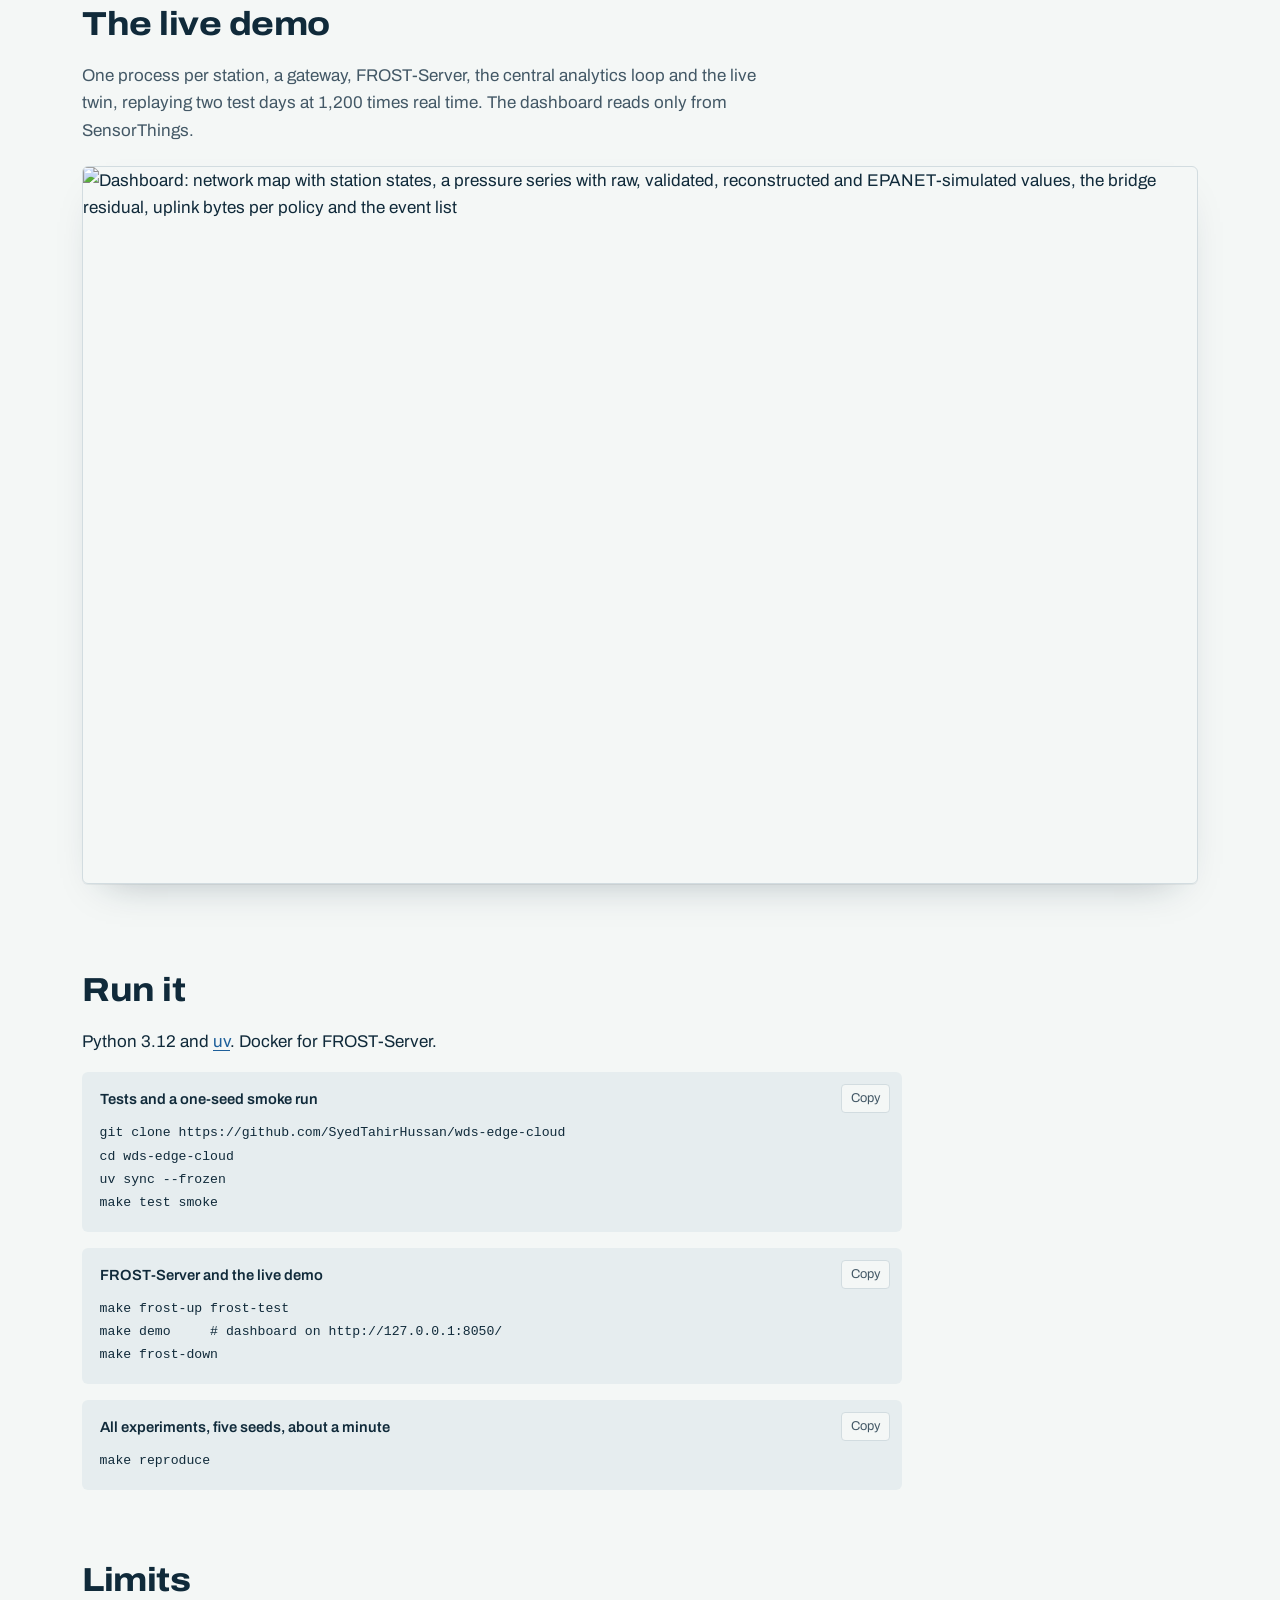
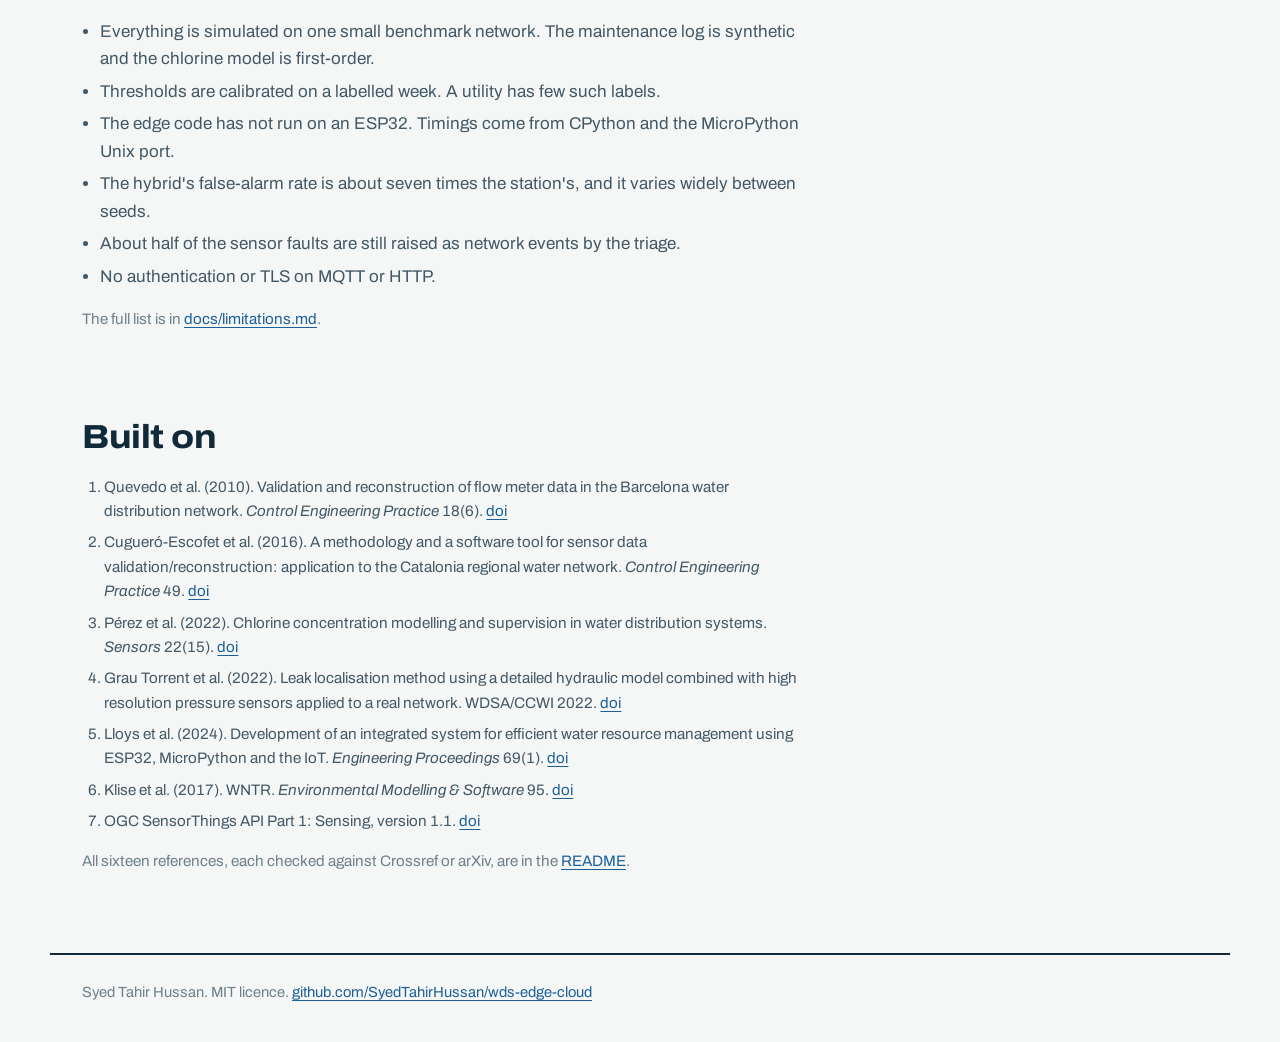
==== commit cbccd8ff: "Project page: Phase 1 section for the v0.2 station Recall by fault type for the v0.1 and v0.2 statio" ====
--- a/site/index.html
+++ b/site/index.html
@@ -35,7 +35,7 @@
     <dl class="facts">
       <div><dt>Network</dt><dd>EPANET Net3, <span id="f-stations">15</span> stations, <span id="f-sensors">25</span> sensors</dd></div>
       <div><dt>Data</dt><dd><span id="f-weeks">8</span> simulated weeks at 5-minute steps</dd></div>
-      <div><dt>Experiments</dt><dd>7, each over <span id="f-seeds">5</span> random seeds</dd></div>
+      <div><dt>Experiments</dt><dd>8, each over <span id="f-seeds">5</span> random seeds</dd></div>
     </dl>
     <p class="actions">
       <a class="btn primary" href="https://github.com/SyedTahirHussan/wds-edge-cloud">Browse the code</a>
@@ -135,6 +135,37 @@
       <table class="tbl" id="t-train"></table>
     </article>
   </div>
+</section>
+
+<section id="phase1" class="results">
+  <h2>Phase 1 in v0.2: validation at the station</h2>
+  <p class="section-note">Version 0.2 adds three things to the station, all fitted or calibrated in the cloud on weeks 1 to 7 and shipped in the model package: split conformal thresholds for the forecast-residual test, a CUSUM on the standardised residuals for slow drift, and a model that predicts each sensor from the other sensor at the same station. Same <span class="n-seeds">5</span> seeds, same test week as above.</p>
+
+  <article class="result" id="r-v2">
+    <h3>The v0.2 station finds some biases and drifts, and still misses most</h3>
+    <p>The cross-sensor model is what moves bias and drift recall. At a pump station flow and discharge pressure are tied by the pump; at a chlorine logger pressure says little about chlorine, and the model's error there is about as large as the injected bias. The drift CUSUM adds false alarms without adding detections on these seeds. The ablation table in <code>results/summary.md</code> separates the three parts.</p>
+    <div class="chart" id="c-v2" data-title="Share of faulty samples detected by the station, v0.1 against v0.2"></div>
+    <div class="callouts two" id="v2-callouts"></div>
+  </article>
+
+  <div class="pair">
+    <article class="result" id="r-conformal">
+      <h3>Conformal thresholds keep the false-alarm rate near the level asked for</h3>
+      <p>Share of clean test-week samples rejected by the residual test, against the level the thresholds were calibrated for on week 7. One table per sensor stays close to the identity line. Splitting the day into four buckets leaves too few calibration samples per bucket for the 15-minute sensors, so their thresholds become infinite and the test goes quiet.</p>
+      <div class="chart" id="c-conformal" data-title="Nominal against empirical rejection rate on clean samples"></div>
+    </article>
+    <article class="result" id="r-coverage">
+      <h3>Reconstruction intervals cover less than they promise</h3>
+      <p>Each reconstructed value gets an interval calibrated on week-7 gaps for 90 % coverage. On test-week gaps the intervals cover less, because samples within a gap are correlated and a week holds few gaps of each length.</p>
+      <div class="chart" id="c-coverage" data-title="Share of gap samples inside their interval, by gap length"></div>
+    </article>
+  </div>
+
+  <article class="result" id="r-memory">
+    <h3>The v0.2 station fits easily in an ESP32's memory</h3>
+    <p>Live heap of the station code under the MicroPython Unix port on a laptop, after one day of samples (v0.2 with its cross-sensor weights stored as int8), against the 520 KB of SRAM in Espressif's ESP32 datasheet (version 5.3). This compares two numbers; nothing here ran on an ESP32, and MicroPython there gets only part of that SRAM.</p>
+    <div class="tbl-scroll"><table class="tbl" id="t-memory"></table></div>
+  </article>
 </section>
 
 <section class="demo">
--- a/site/style.css
+++ b/site/style.css
@@ -232,6 +232,8 @@
 .tbl td.best { font-weight: 700; }
 
 .callouts { display: grid; grid-template-columns: repeat(3, minmax(0, 1fr)); gap: 1.5rem; margin-top: 1.6rem; }
+.tbl-scroll { overflow-x: auto; max-width: 100%; }
+.callouts.two { grid-template-columns: repeat(2, minmax(0, 1fr)); }
 .callouts div { border-top: 3px solid var(--c); padding-top: 0.7rem; }
 .callouts .big { font-variation-settings: "wdth" 112; font-weight: 750; font-size: 1.9rem; line-height: 1.1; display: block; }
 .callouts .big small { font-size: 1rem; font-weight: 500; color: var(--ink-3); }
@@ -289,7 +291,7 @@
   .steps { grid-template-columns: repeat(2, minmax(0, 1fr)); }
   .steps li:not(:nth-child(3n + 1)) { padding-left: 0; border-left: 0; }
   .steps li:nth-child(2n) { padding-left: 1.4rem; border-left: 1px solid var(--rule); }
-  .pair { grid-template-columns: 1fr; }
+  .pair { grid-template-columns: minmax(0, 1fr); }
 }
 @media (max-width: 640px) {
   body { font-size: 1rem; }
@@ -297,8 +299,14 @@
   .bar nav a:not(.gh) { display: none; }
   .steps { grid-template-columns: 1fr; }
   .steps li:nth-child(2n) { padding-left: 0; border-left: 0; }
-  .callouts { grid-template-columns: 1fr; }
+  .callouts, .tbl-scroll { overflow-x: auto; max-width: 100%; }
+.callouts.two { grid-template-columns: 1fr; }
   .facts div { grid-template-columns: 6rem 1fr; }
   .tbl { font-size: 0.85rem; }
   .tbl th, .tbl td { padding: 0.4rem 0.35rem; }
 }
+
+/* Wide tables scroll inside their own box on narrow screens instead of widening the page. */
+@media (max-width: 720px) {
+  .tbl { display: block; max-width: 100%; overflow-x: auto; }
+}
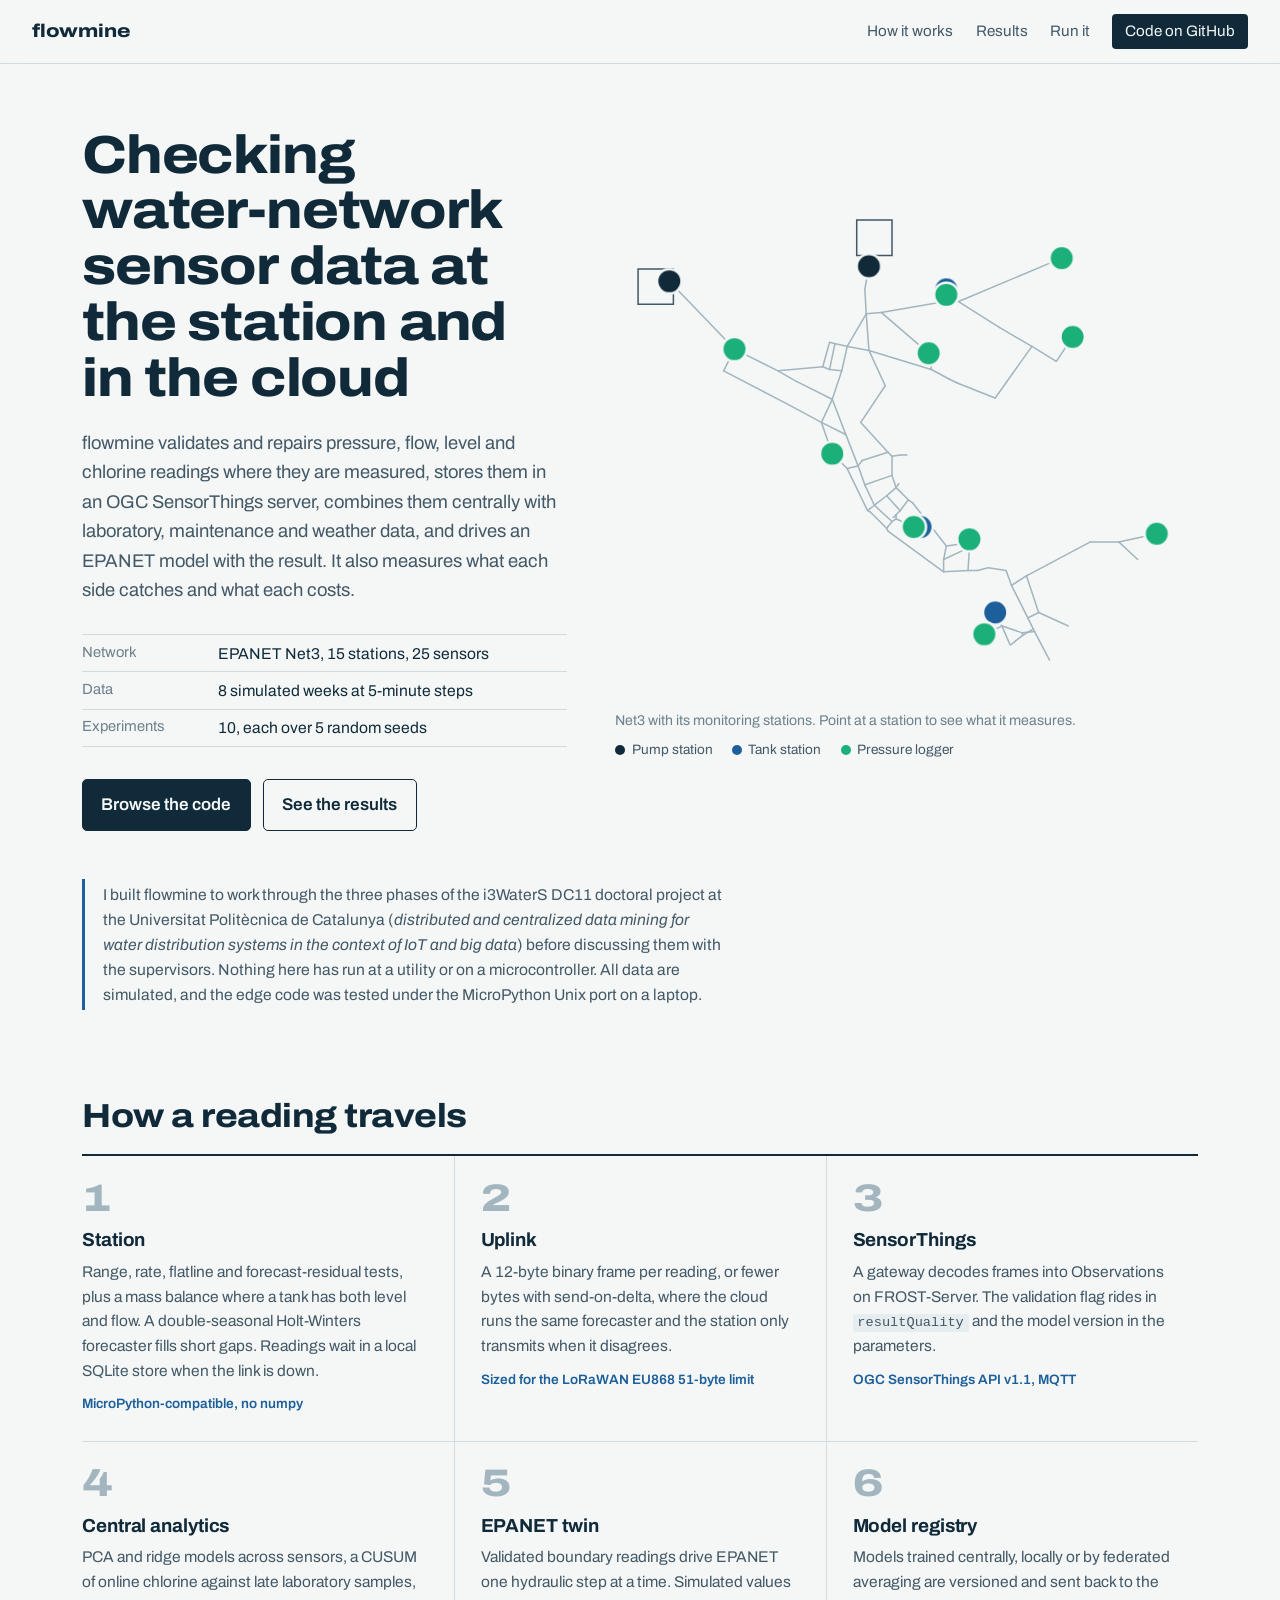
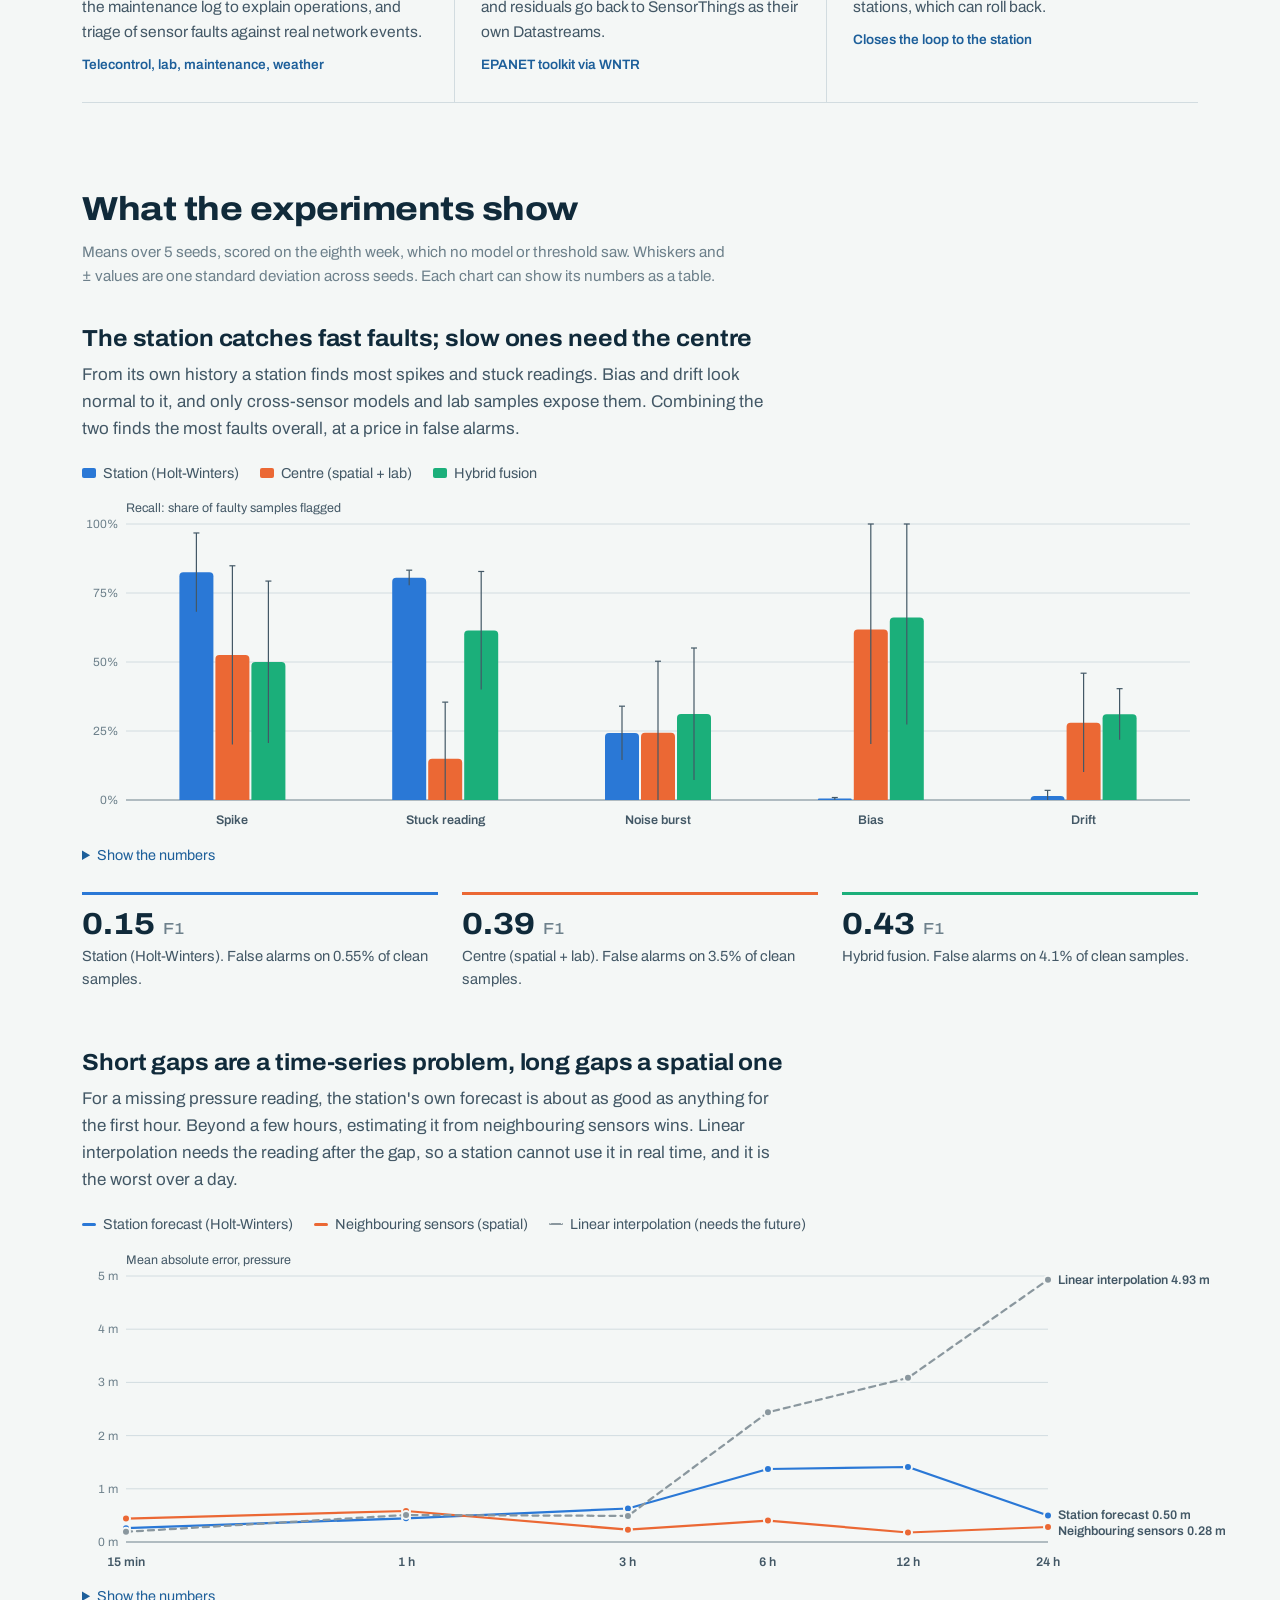
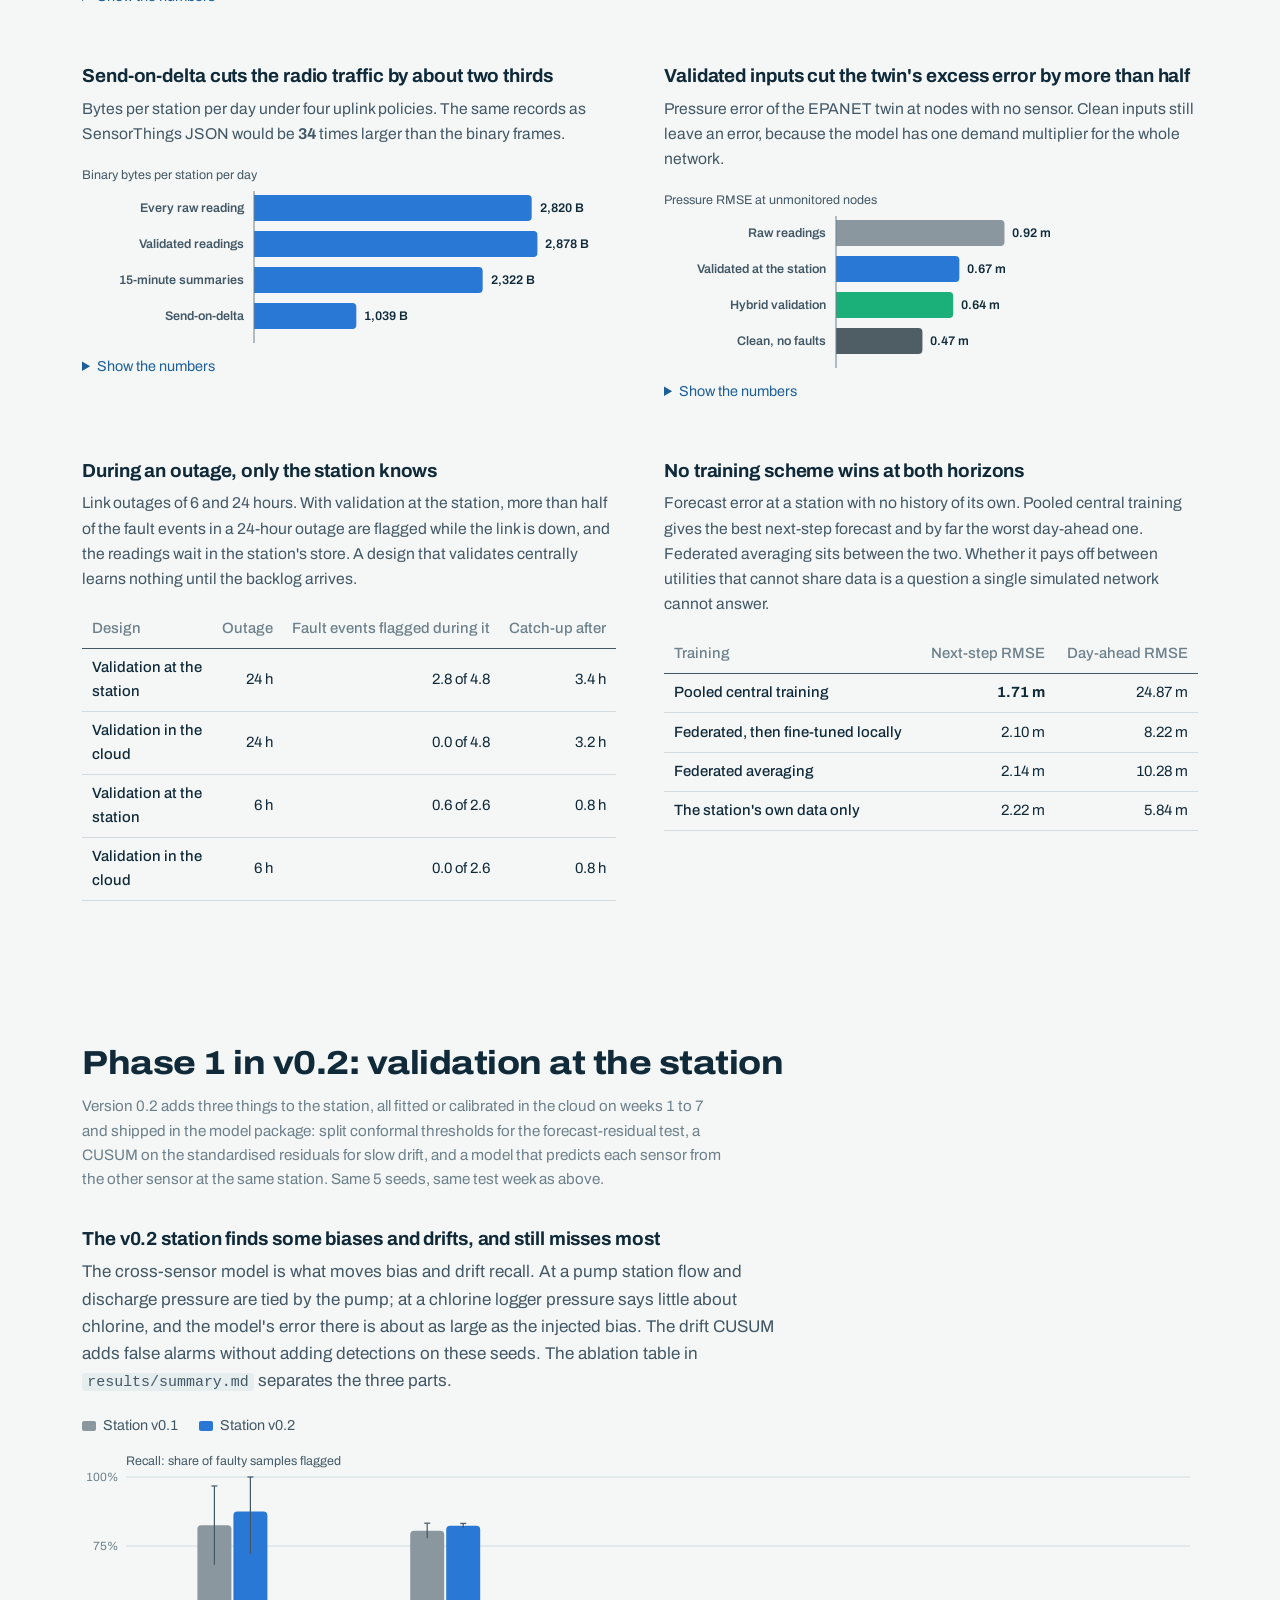
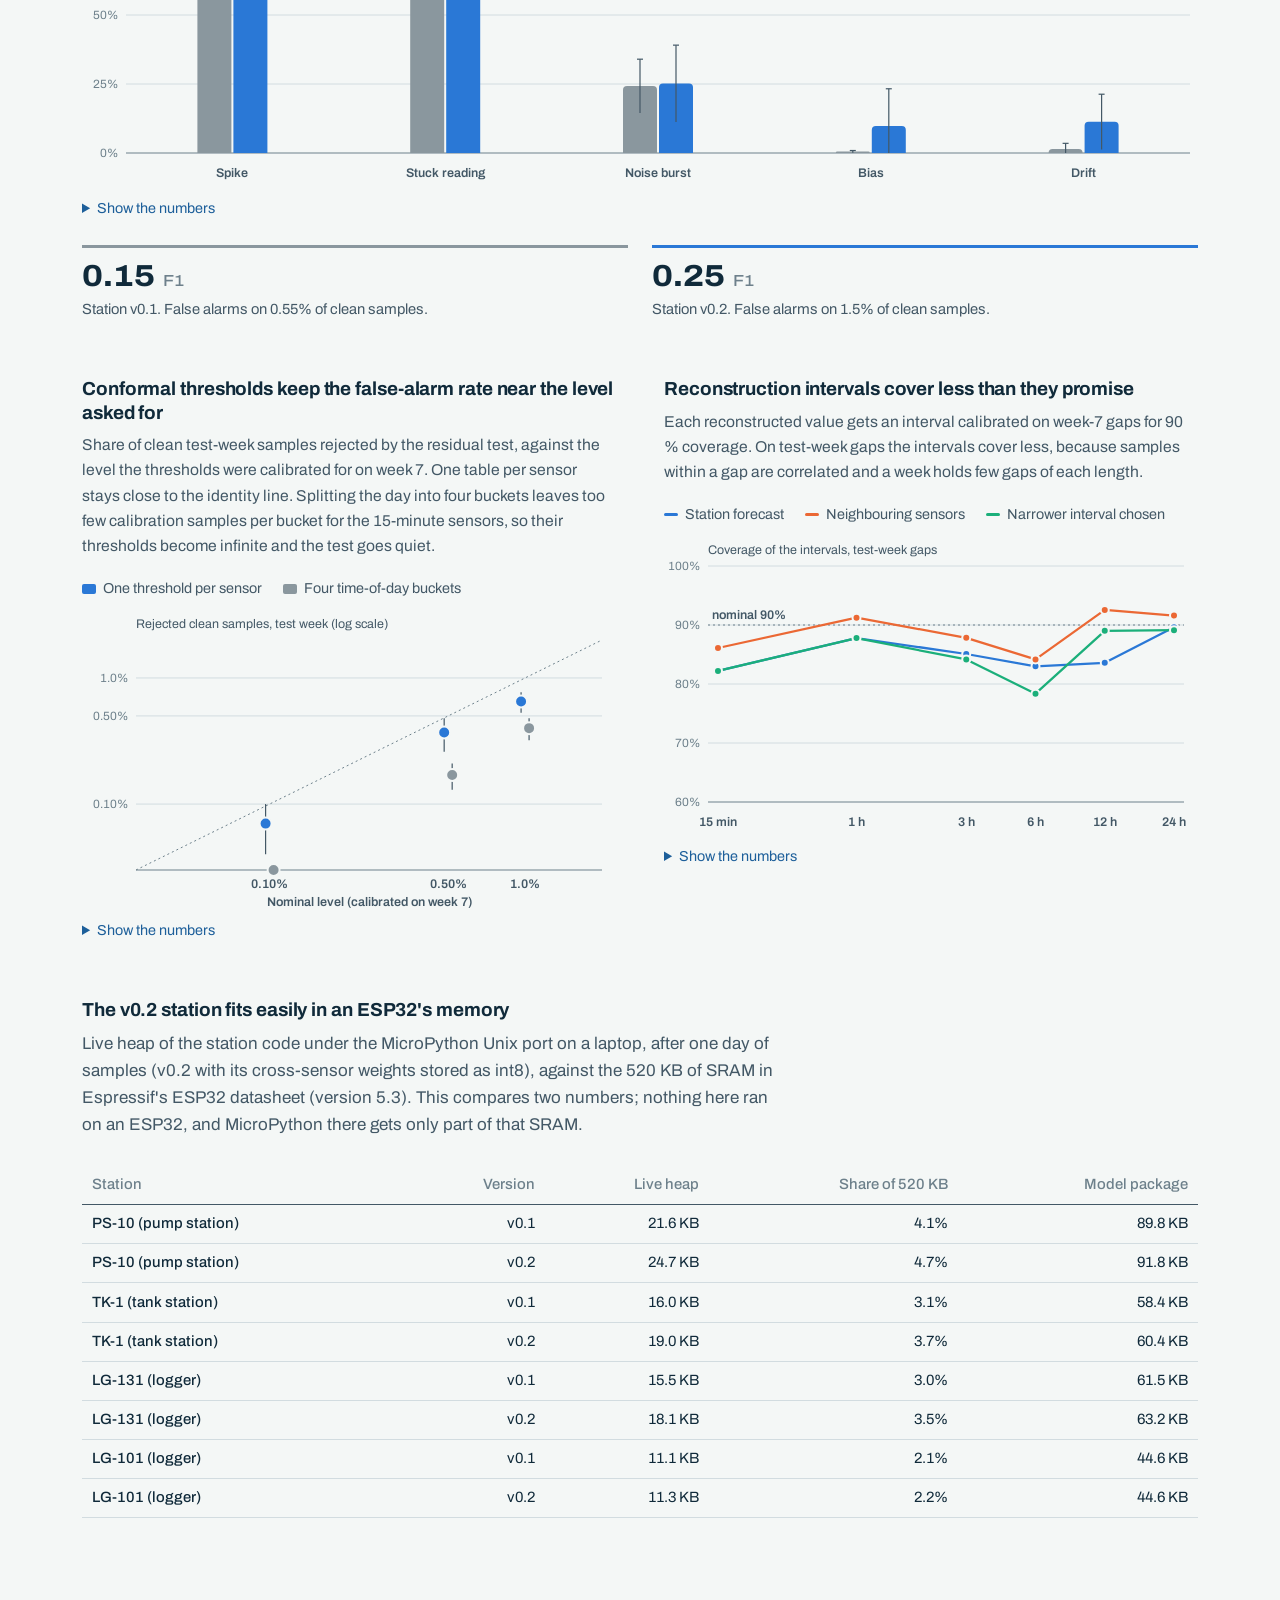
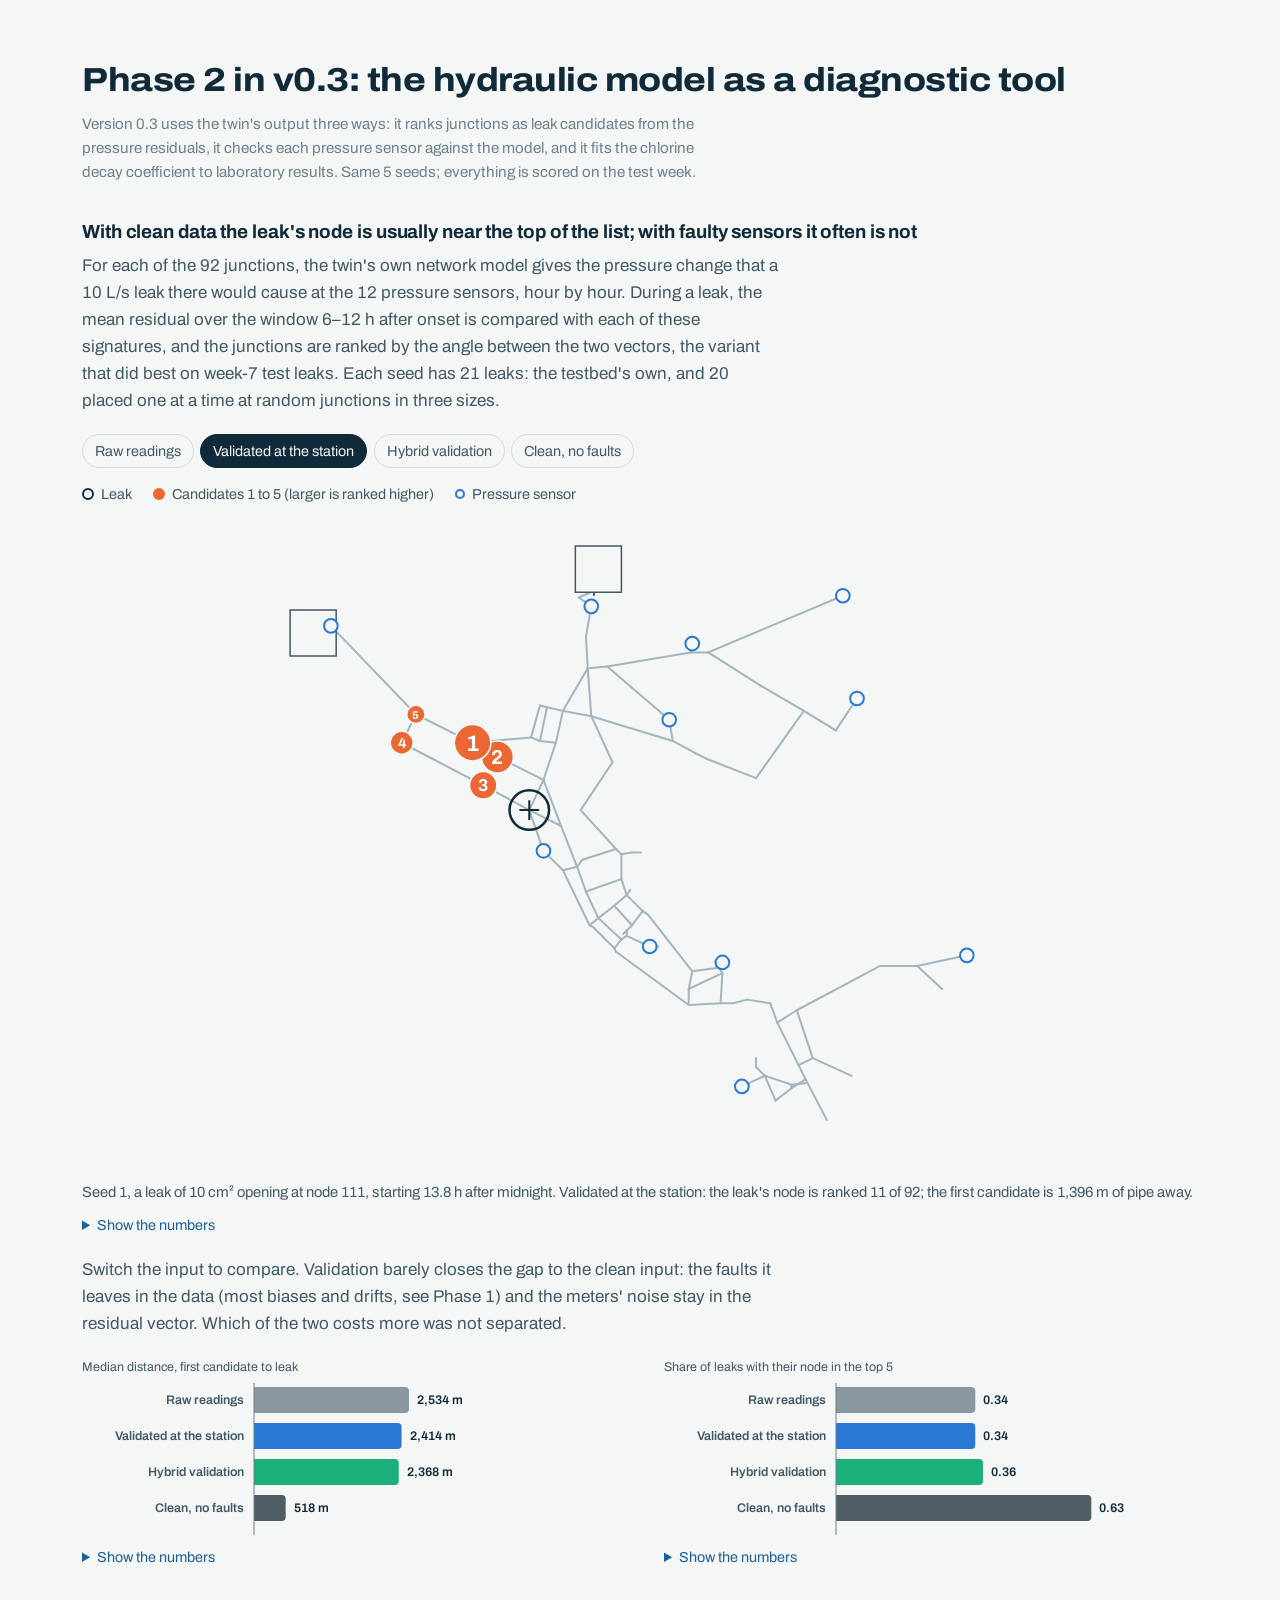
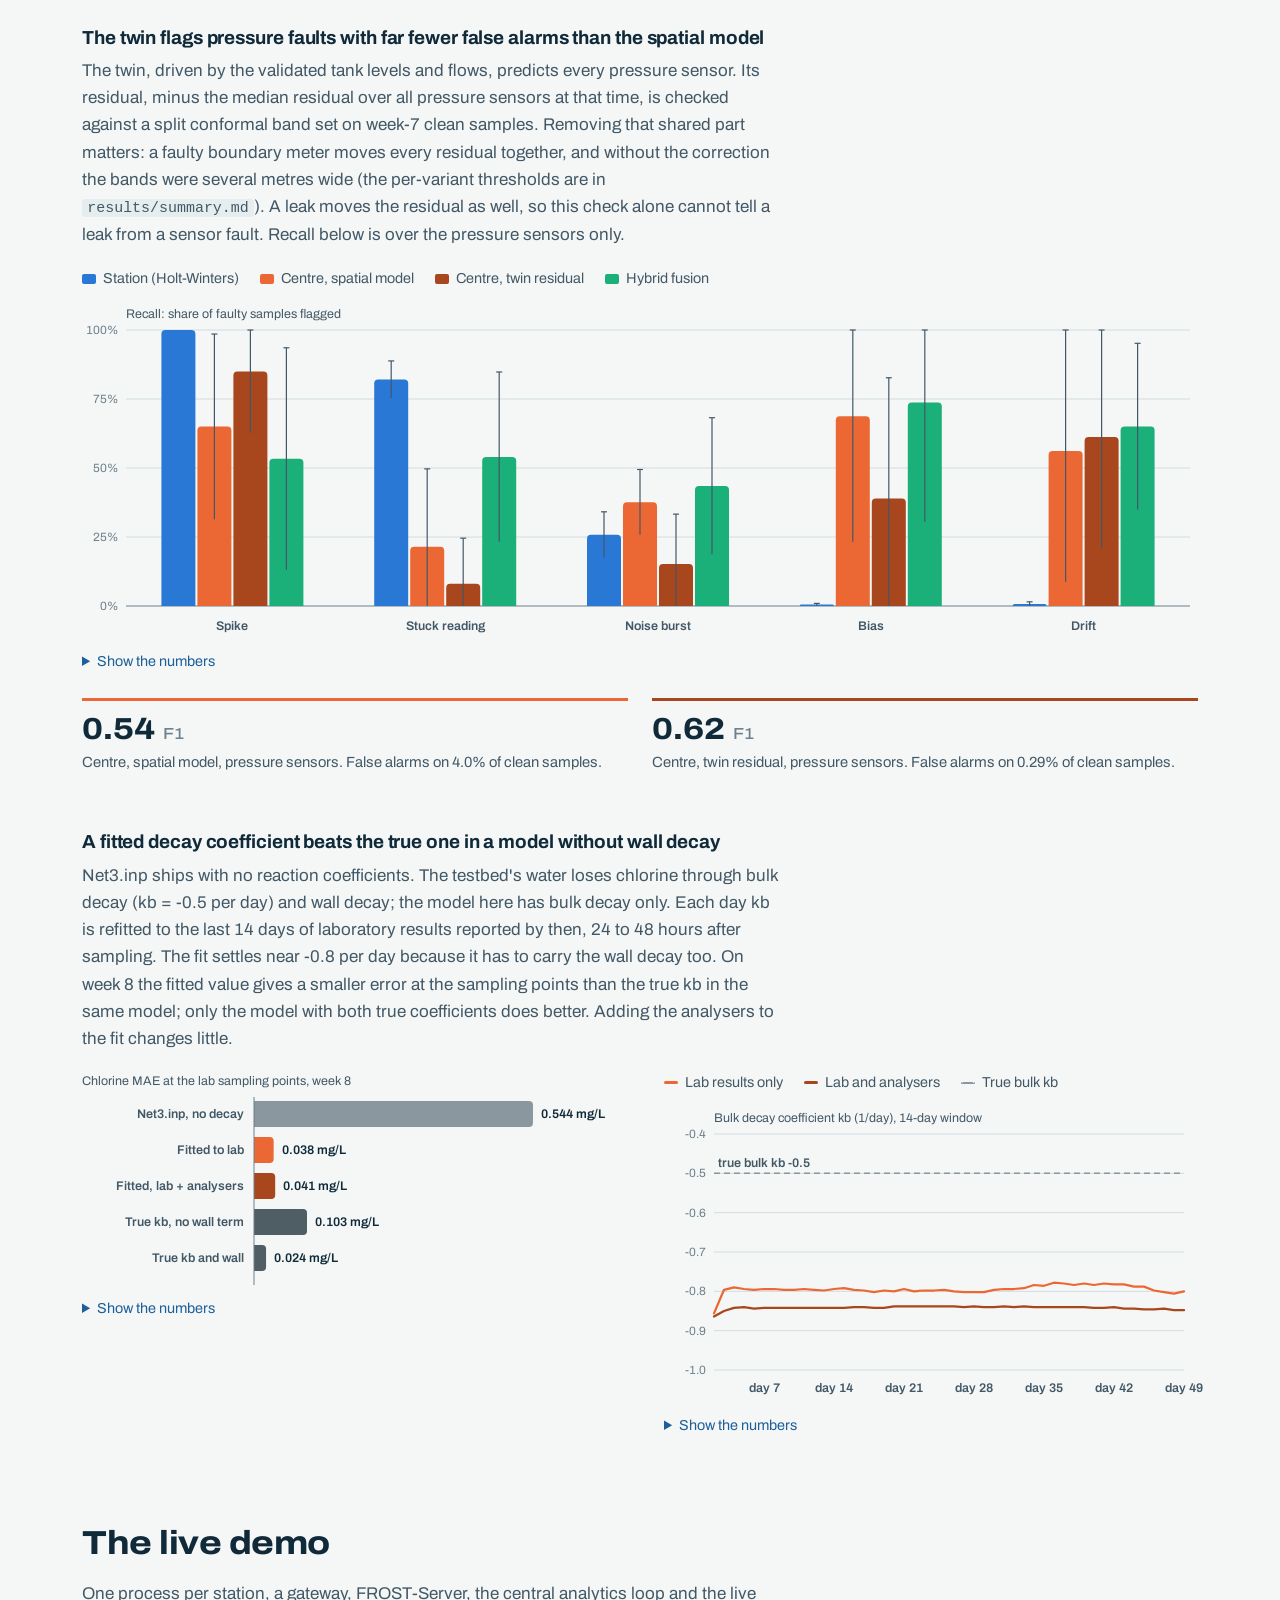
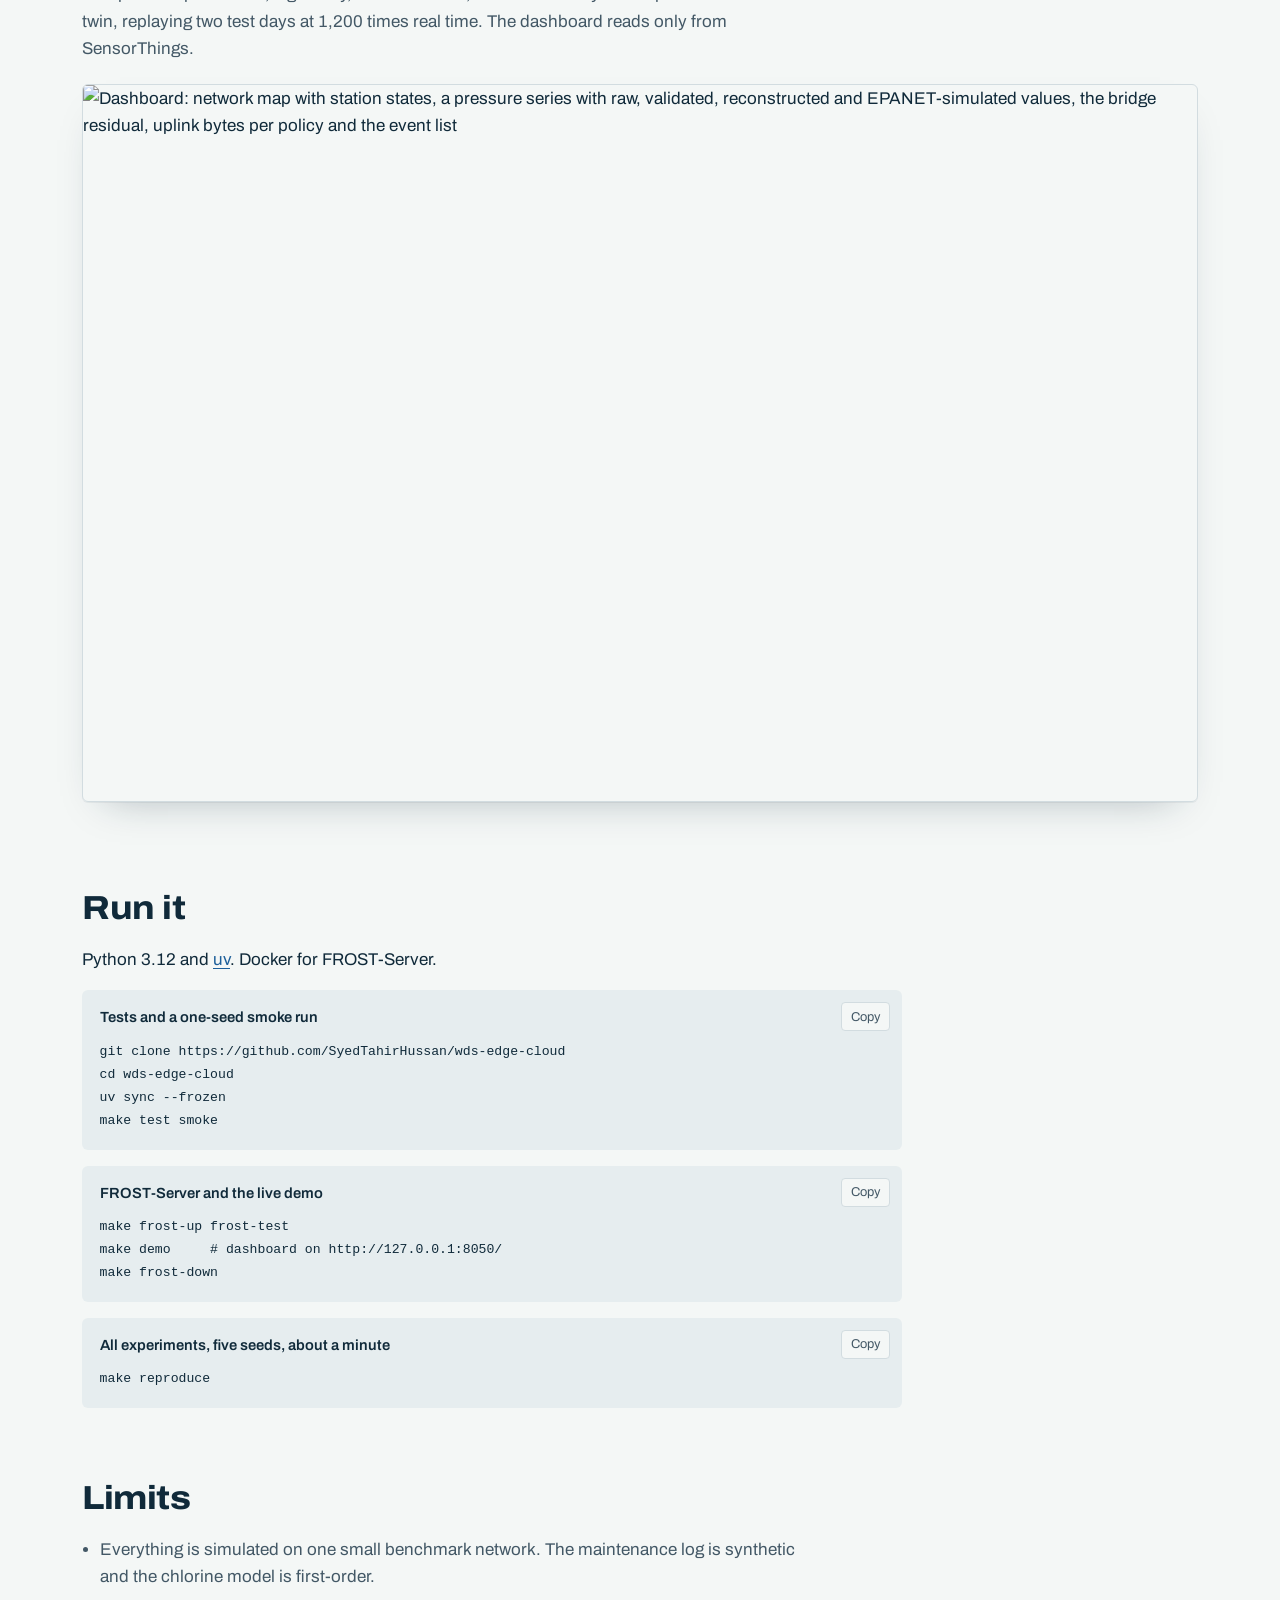
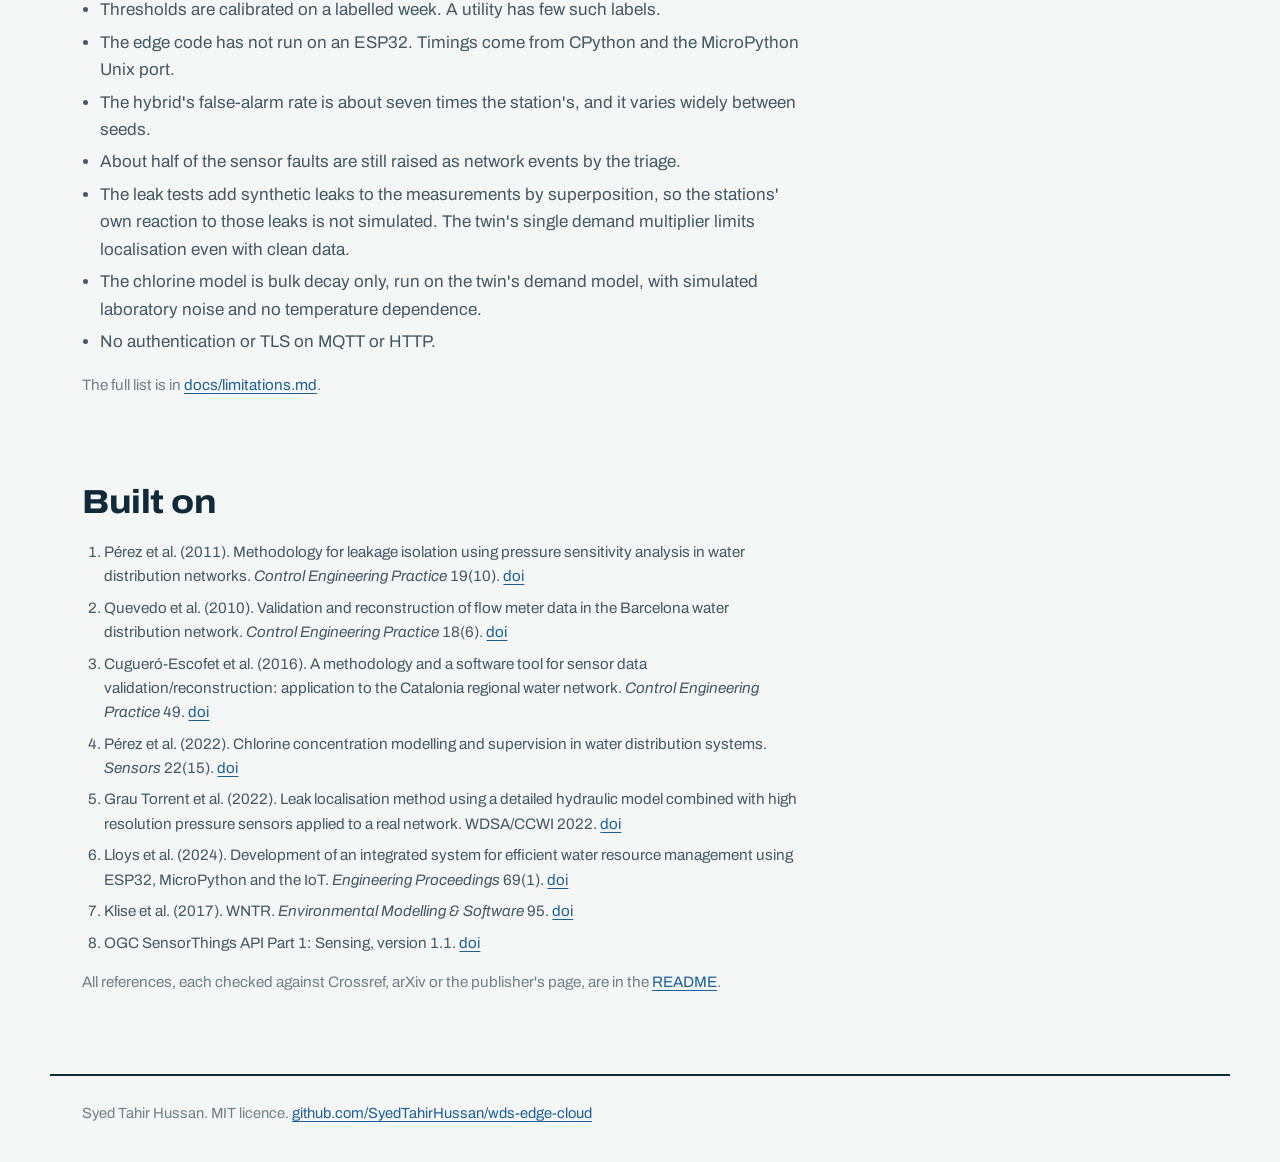
==== commit 27731a89: "Project page: Phase 2 section for v0.3 Leak map for one seed-1 case with the input switchable, dista" ====
--- a/site/index.html
+++ b/site/index.html
@@ -35,7 +35,7 @@
     <dl class="facts">
       <div><dt>Network</dt><dd>EPANET Net3, <span id="f-stations">15</span> stations, <span id="f-sensors">25</span> sensors</dd></div>
       <div><dt>Data</dt><dd><span id="f-weeks">8</span> simulated weeks at 5-minute steps</dd></div>
-      <div><dt>Experiments</dt><dd>8, each over <span id="f-seeds">5</span> random seeds</dd></div>
+      <div><dt>Experiments</dt><dd>10, each over <span id="f-seeds">5</span> random seeds</dd></div>
     </dl>
     <p class="actions">
       <a class="btn primary" href="https://github.com/SyedTahirHussan/wds-edge-cloud">Browse the code</a>
@@ -165,6 +165,49 @@
     <h3>The v0.2 station fits easily in an ESP32's memory</h3>
     <p>Live heap of the station code under the MicroPython Unix port on a laptop, after one day of samples (v0.2 with its cross-sensor weights stored as int8), against the 520 KB of SRAM in Espressif's ESP32 datasheet (version 5.3). This compares two numbers; nothing here ran on an ESP32, and MicroPython there gets only part of that SRAM.</p>
     <div class="tbl-scroll"><table class="tbl" id="t-memory"></table></div>
+  </article>
+</section>
+
+<section id="phase2" class="results">
+  <h2>Phase 2 in v0.3: the hydraulic model as a diagnostic tool</h2>
+  <p class="section-note">Version 0.3 uses the twin's output three ways: it ranks junctions as leak candidates from the pressure residuals, it checks each pressure sensor against the model, and it fits the chlorine decay coefficient to laboratory results. Same <span class="n-seeds">5</span> seeds; everything is scored on the test week.</p>
+
+  <article class="result" id="r-leak">
+    <h3>With clean data the leak's node is usually near the top of the list; with faulty sensors it often is not</h3>
+    <p>For each of the <span class="n-cand">92</span> junctions, the twin's own network model gives the pressure change that a 10 L/s leak there would cause at the 12 pressure sensors, hour by hour. During a leak, the mean residual over the window 6–12 h after onset is compared with each of these signatures, and the junctions are ranked by the angle between the two vectors, the variant that did best on week-7 test leaks. Each seed has <span class="n-cases">21</span> leaks: the testbed's own, and 20 placed one at a time at random junctions in three sizes.</p>
+    <div id="leakmap-wrap">
+      <div class="inputs" id="leak-inputs" role="group" aria-label="Input to the twin"></div>
+      <ul class="legend">
+        <li><i class="ring"></i>Leak</li>
+        <li><i class="disc" style="background:var(--central)"></i>Candidates 1 to 5 (larger is ranked higher)</li>
+        <li><i class="hollow"></i>Pressure sensor</li>
+      </ul>
+      <figure class="leakfig">
+        <svg id="leakmap" role="img" aria-label="Net3 with the leak and the five best-ranked candidate junctions"></svg>
+        <figcaption><span id="leak-case"></span> <span id="leak-cap"></span></figcaption>
+      </figure>
+    </div>
+    <p>Switch the input to compare. Validation barely closes the gap to the clean input: the faults it leaves in the data (most biases and drifts, see Phase 1) and the meters' noise stay in the residual vector. Which of the two costs more was not separated.</p>
+    <div class="pair">
+      <div class="chart" id="c-leakdist" data-title="Median pipe distance from the first candidate to the leak, by input"></div>
+      <div class="chart" id="c-leaktop5" data-title="Share of leaks with their node among the first five candidates, by input"></div>
+    </div>
+  </article>
+
+  <article class="result" id="r-model">
+    <h3>The twin flags pressure faults with far fewer false alarms than the spatial model</h3>
+    <p>The twin, driven by the validated tank levels and flows, predicts every pressure sensor. Its residual, minus the median residual over all pressure sensors at that time, is checked against a split conformal band set on week-7 clean samples. Removing that shared part matters: a faulty boundary meter moves every residual together, and without the correction the bands were several metres wide (the per-variant thresholds are in <code>results/summary.md</code>). A leak moves the residual as well, so this check alone cannot tell a leak from a sensor fault. Recall below is over the pressure sensors only.</p>
+    <div class="chart" id="c-model" data-title="Share of faulty pressure samples detected, by fault type"></div>
+    <div class="callouts two" id="model-callouts"></div>
+  </article>
+
+  <article class="result" id="r-chlorine">
+    <h3>A fitted decay coefficient beats the true one in a model without wall decay</h3>
+    <p>Net3.inp ships with no reaction coefficients. The testbed's water loses chlorine through bulk decay (kb = <span id="kb-true"></span> per day) and wall decay; the model here has bulk decay only. Each day kb is refitted to the last 14 days of laboratory results reported by then, 24 to 48 hours after sampling. The fit settles near <span id="kb-est"></span> per day because it has to carry the wall decay too. On week 8 the fitted value gives a smaller error at the sampling points than the true kb in the same model; only the model with both true coefficients does better. Adding the analysers to the fit changes little.</p>
+    <div class="pair">
+      <div class="chart" id="c-clmae" data-title="Chlorine mean absolute error at the laboratory sampling points, week 8"></div>
+      <div class="chart" id="c-kb" data-title="Estimated bulk decay coefficient over the first seven weeks"></div>
+    </div>
   </article>
 </section>
 
@@ -199,6 +242,8 @@
     <li>The edge code has not run on an ESP32. Timings come from CPython and the MicroPython Unix port.</li>
     <li>The hybrid's false-alarm rate is about seven times the station's, and it varies widely between seeds.</li>
     <li>About half of the sensor faults are still raised as network events by the triage.</li>
+    <li>The leak tests add synthetic leaks to the measurements by superposition, so the stations' own reaction to those leaks is not simulated. The twin's single demand multiplier limits localisation even with clean data.</li>
+    <li>The chlorine model is bulk decay only, run on the twin's demand model, with simulated laboratory noise and no temperature dependence.</li>
     <li>No authentication or TLS on MQTT or HTTP.</li>
   </ul>
   <p>The full list is in <a href="https://github.com/SyedTahirHussan/wds-edge-cloud/blob/main/docs/limitations.md">docs/limitations.md</a>.</p>
@@ -207,6 +252,7 @@
 <section class="refs">
   <h2>Built on</h2>
   <ol>
+    <li>Pérez et al. (2011). Methodology for leakage isolation using pressure sensitivity analysis in water distribution networks. <i>Control Engineering Practice</i> 19(10). <a href="https://doi.org/10.1016/j.conengprac.2011.06.004">doi</a></li>
     <li>Quevedo et al. (2010). Validation and reconstruction of flow meter data in the Barcelona water distribution network. <i>Control Engineering Practice</i> 18(6). <a href="https://doi.org/10.1016/j.conengprac.2010.03.003">doi</a></li>
     <li>Cugueró-Escofet et al. (2016). A methodology and a software tool for sensor data validation/reconstruction: application to the Catalonia regional water network. <i>Control Engineering Practice</i> 49. <a href="https://doi.org/10.1016/j.conengprac.2015.11.005">doi</a></li>
     <li>Pérez et al. (2022). Chlorine concentration modelling and supervision in water distribution systems. <i>Sensors</i> 22(15). <a href="https://doi.org/10.3390/s22155578">doi</a></li>
@@ -215,7 +261,7 @@
     <li>Klise et al. (2017). WNTR. <i>Environmental Modelling &amp; Software</i> 95. <a href="https://doi.org/10.1016/j.envsoft.2017.06.022">doi</a></li>
     <li>OGC SensorThings API Part 1: Sensing, version 1.1. <a href="https://doi.org/10.62973/18-088">doi</a></li>
   </ol>
-  <p>All sixteen references, each checked against Crossref or arXiv, are in the <a href="https://github.com/SyedTahirHussan/wds-edge-cloud#references">README</a>.</p>
+  <p>All references, each checked against Crossref, arXiv or the publisher's page, are in the <a href="https://github.com/SyedTahirHussan/wds-edge-cloud#references">README</a>.</p>
 </section>
 
 </main>
--- a/site/style.css
+++ b/site/style.css
@@ -14,6 +14,7 @@
   --water: #1d5f9a;
   --edge: #2a78d6;
   --central: #eb6834;
+  --central-2: #a8461d;
   --hybrid: #1baf7a;
   --neutral: #8a979e;
   --neutral-2: #4f5d65;
@@ -33,6 +34,7 @@
     --water: #72b2ec;
     --edge: #3987e5;
     --central: #d95926;
+    --central-2: #f2925f;
     --hybrid: #199e70;
     --neutral: #7a8a93;
     --neutral-2: #b5c3ca;
@@ -52,6 +54,7 @@
   --water: #72b2ec;
   --edge: #3987e5;
   --central: #d95926;
+    --central-2: #f2925f;
   --hybrid: #199e70;
   --neutral: #7a8a93;
   --neutral-2: #b5c3ca;
@@ -310,3 +313,30 @@
 @media (max-width: 720px) {
   .tbl { display: block; max-width: 100%; overflow-x: auto; }
 }
+
+/* Phase 2: leak map, input switch, reference lines */
+#leakmap { width: 100%; max-width: 760px; height: auto; display: block; overflow: visible; margin: 0 auto; }
+#leakmap-wrap details.numbers { margin-bottom: 1.2rem; }
+#leakmap .pipe { fill: none; stroke: var(--pipe); stroke-width: var(--sw); stroke-linecap: round; stroke-linejoin: round; }
+#leakmap .pipe.pump { stroke: var(--ink-2); stroke-dasharray: var(--dash); }
+#leakmap .src { fill: var(--paper); stroke: var(--ink-2); stroke-width: 1.5; vector-effect: non-scaling-stroke; }
+#leakmap .lk-sensor { fill: var(--paper); stroke: var(--edge); stroke-width: 2; vector-effect: non-scaling-stroke; }
+#leakmap .lk-cand { cursor: pointer; }
+#leakmap .lk-cand .dot { fill: var(--central); stroke: var(--paper); stroke-width: 1.5; vector-effect: non-scaling-stroke; }
+#leakmap .lk-cand:focus { outline: none; }
+#leakmap .lk-cand:focus .dot, #leakmap .lk-cand:hover .dot { stroke: var(--ink); stroke-width: 2.5; }
+#leakmap .lk-num { fill: #fff; font-weight: 700; pointer-events: none; }
+#leakmap .lk-true { cursor: pointer; }
+#leakmap .lk-true:focus { outline: none; }
+#leakmap .lk-true .ring { fill: none; stroke: var(--ink); stroke-width: 2.5; vector-effect: non-scaling-stroke; }
+#leakmap .lk-true .cross { stroke: var(--ink); stroke-width: 2; vector-effect: non-scaling-stroke; }
+.legend i.ring { background: none !important; border: 2.5px solid var(--ink); border-radius: 50%; width: 12px; height: 12px; }
+.legend i.hollow { background: var(--paper) !important; border: 2px solid var(--edge); border-radius: 50%; width: 10px; height: 10px; }
+.legend i.disc { border-radius: 50%; width: 12px; height: 12px; }
+.chart .ref-dash { stroke: var(--neutral); stroke-width: 1.5; stroke-dasharray: 6 4; }
+.inputs { display: flex; flex-wrap: wrap; gap: 0.4rem; margin: 0.4rem 0 0.9rem; padding: 0; border: 0; }
+.inputs button { font: inherit; font-size: 0.9rem; padding: 0.3rem 0.75rem; border: 1px solid var(--rule); background: var(--paper); color: var(--ink-2); border-radius: 999px; cursor: pointer; }
+.inputs button[aria-pressed="true"] { background: var(--ink); color: var(--paper); border-color: var(--ink); }
+.inputs button:focus-visible { outline: 2px solid var(--water); outline-offset: 2px; }
+.leakfig { margin: 0; }
+.leakfig figcaption { font-size: 0.92rem; color: var(--ink-2); margin-top: 0.5rem; }
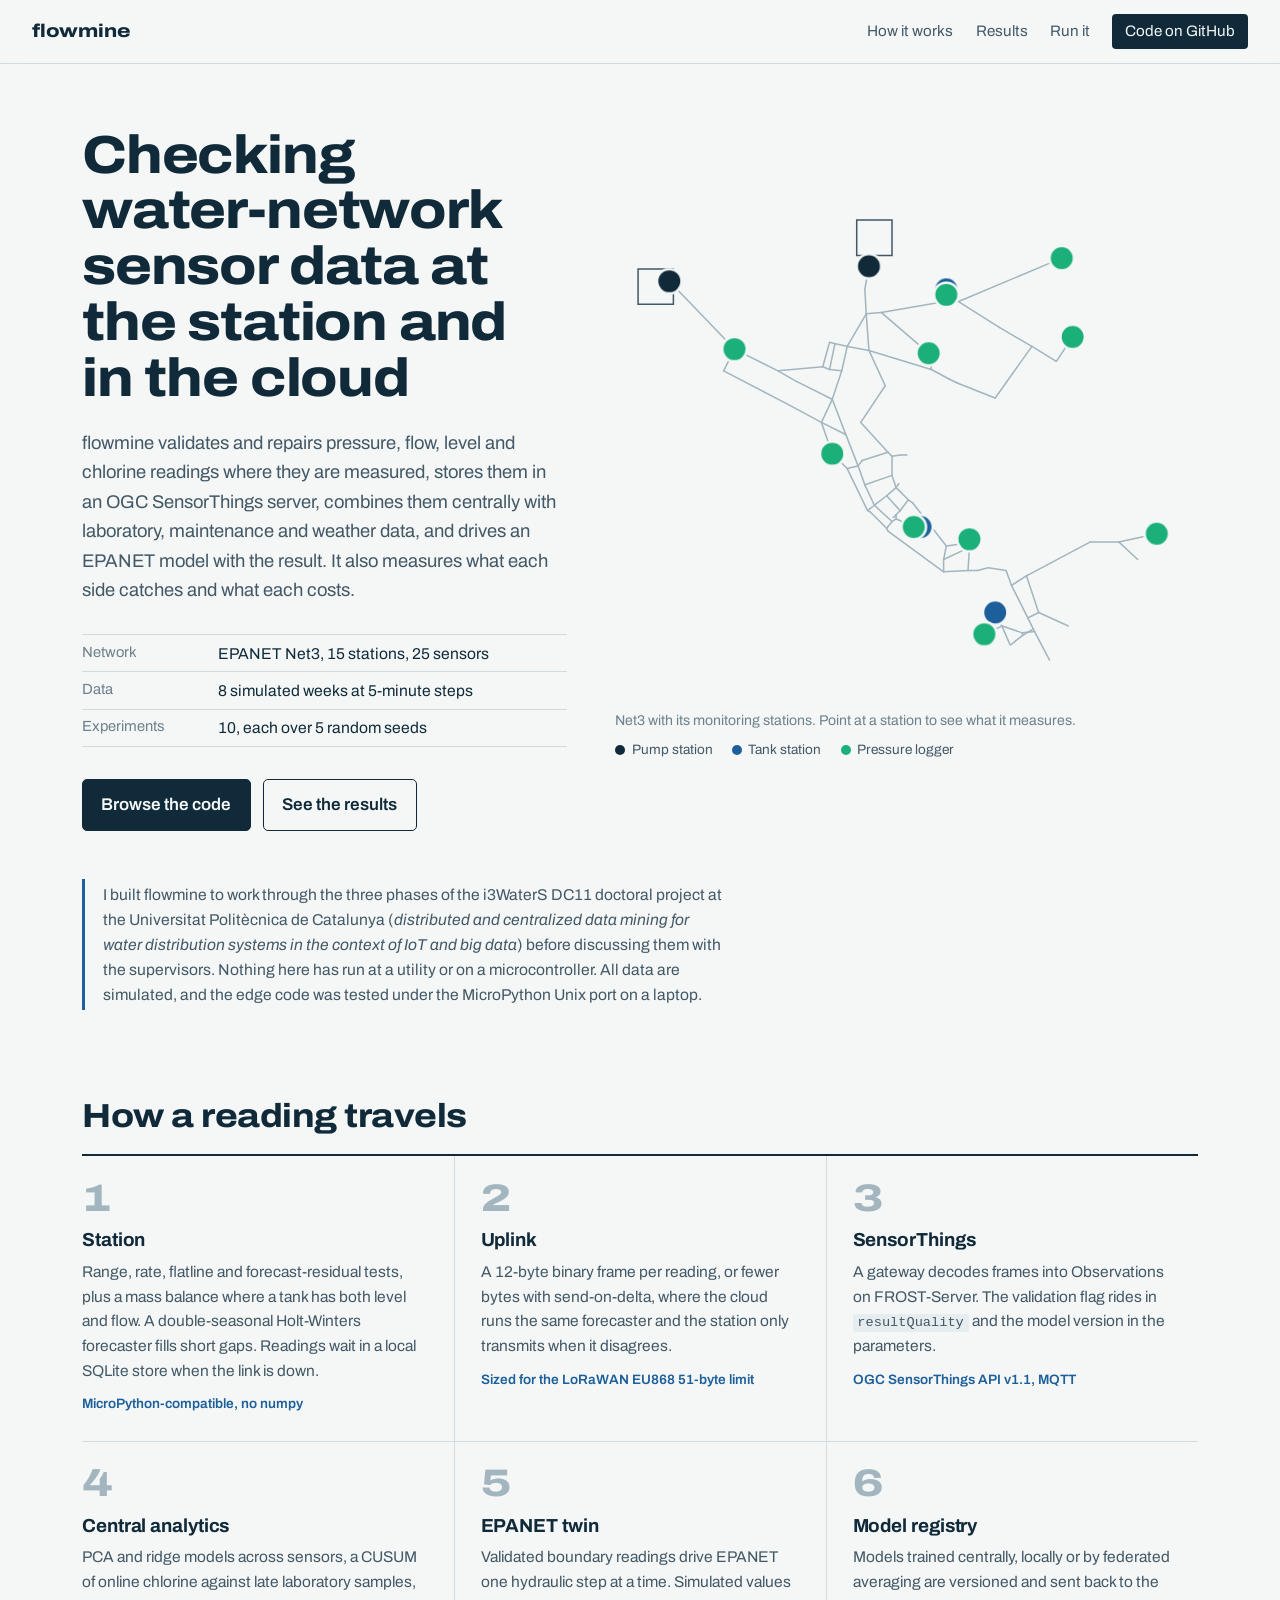
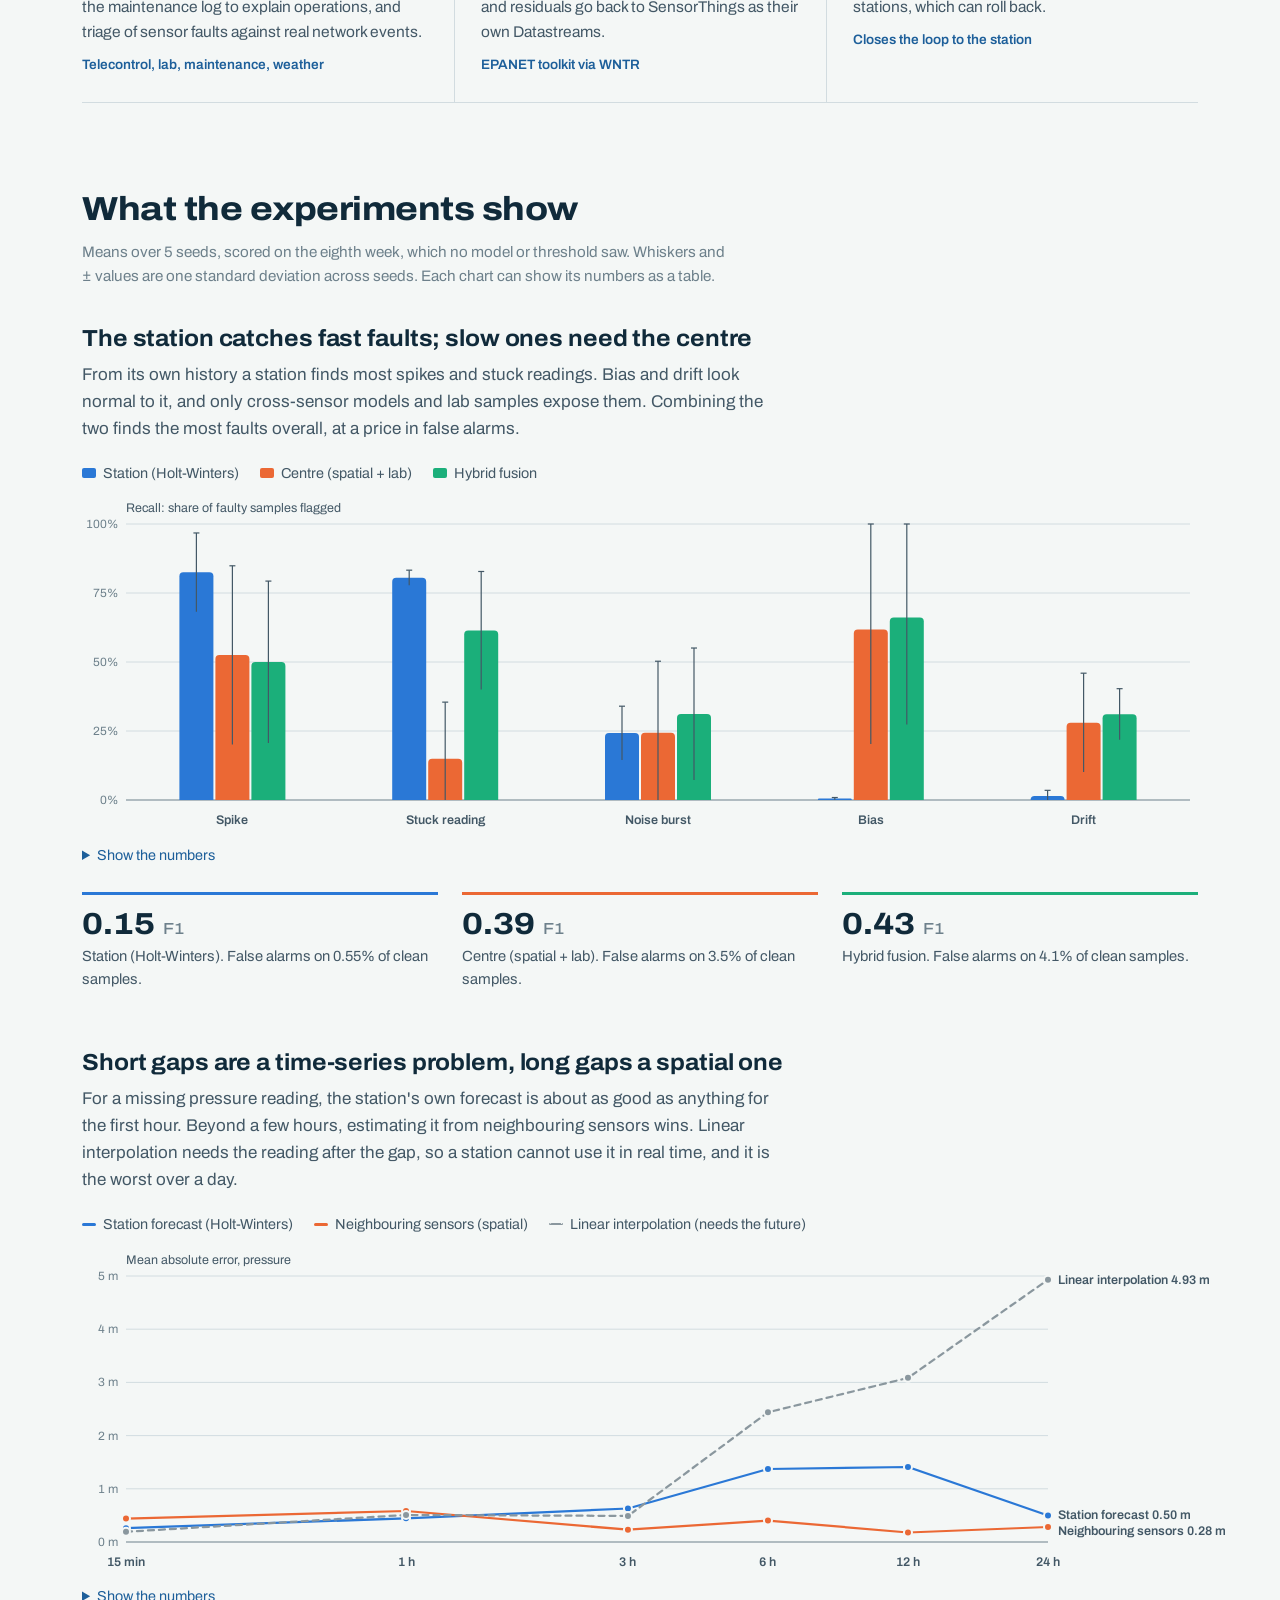
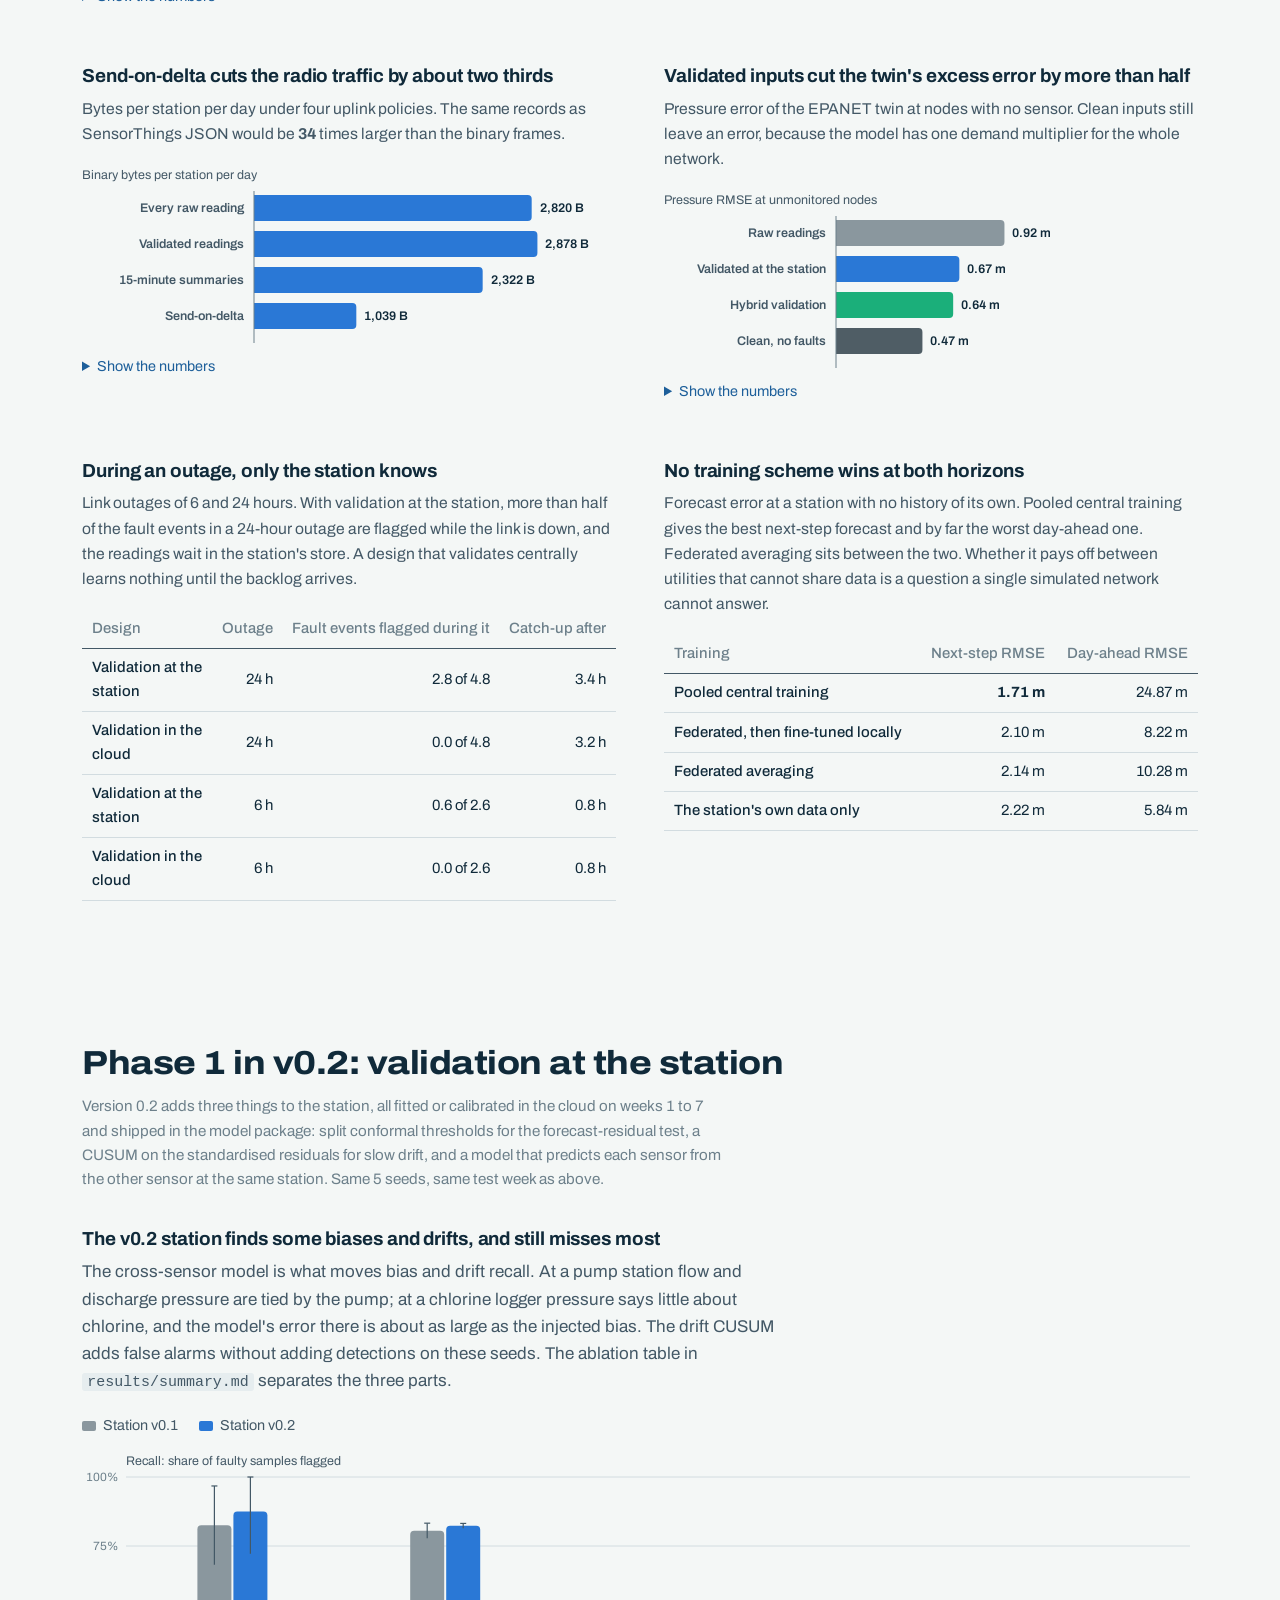
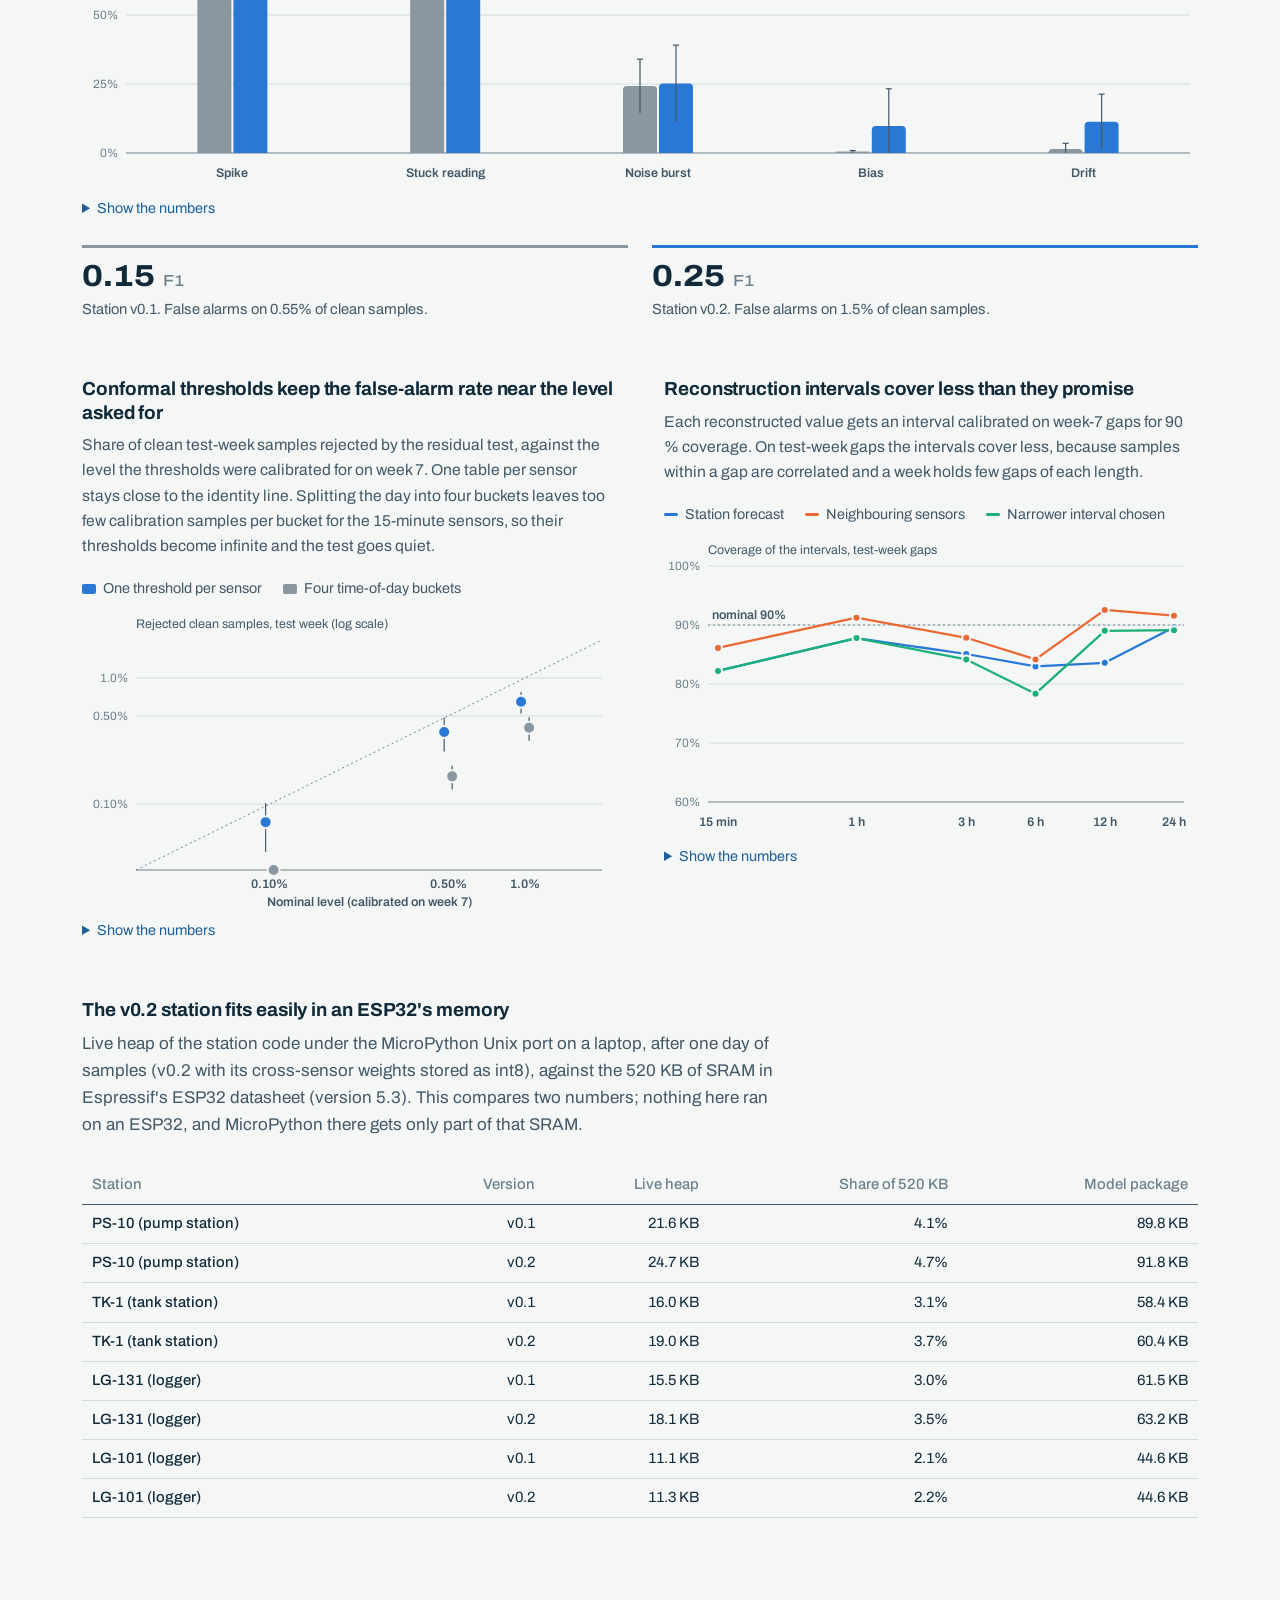
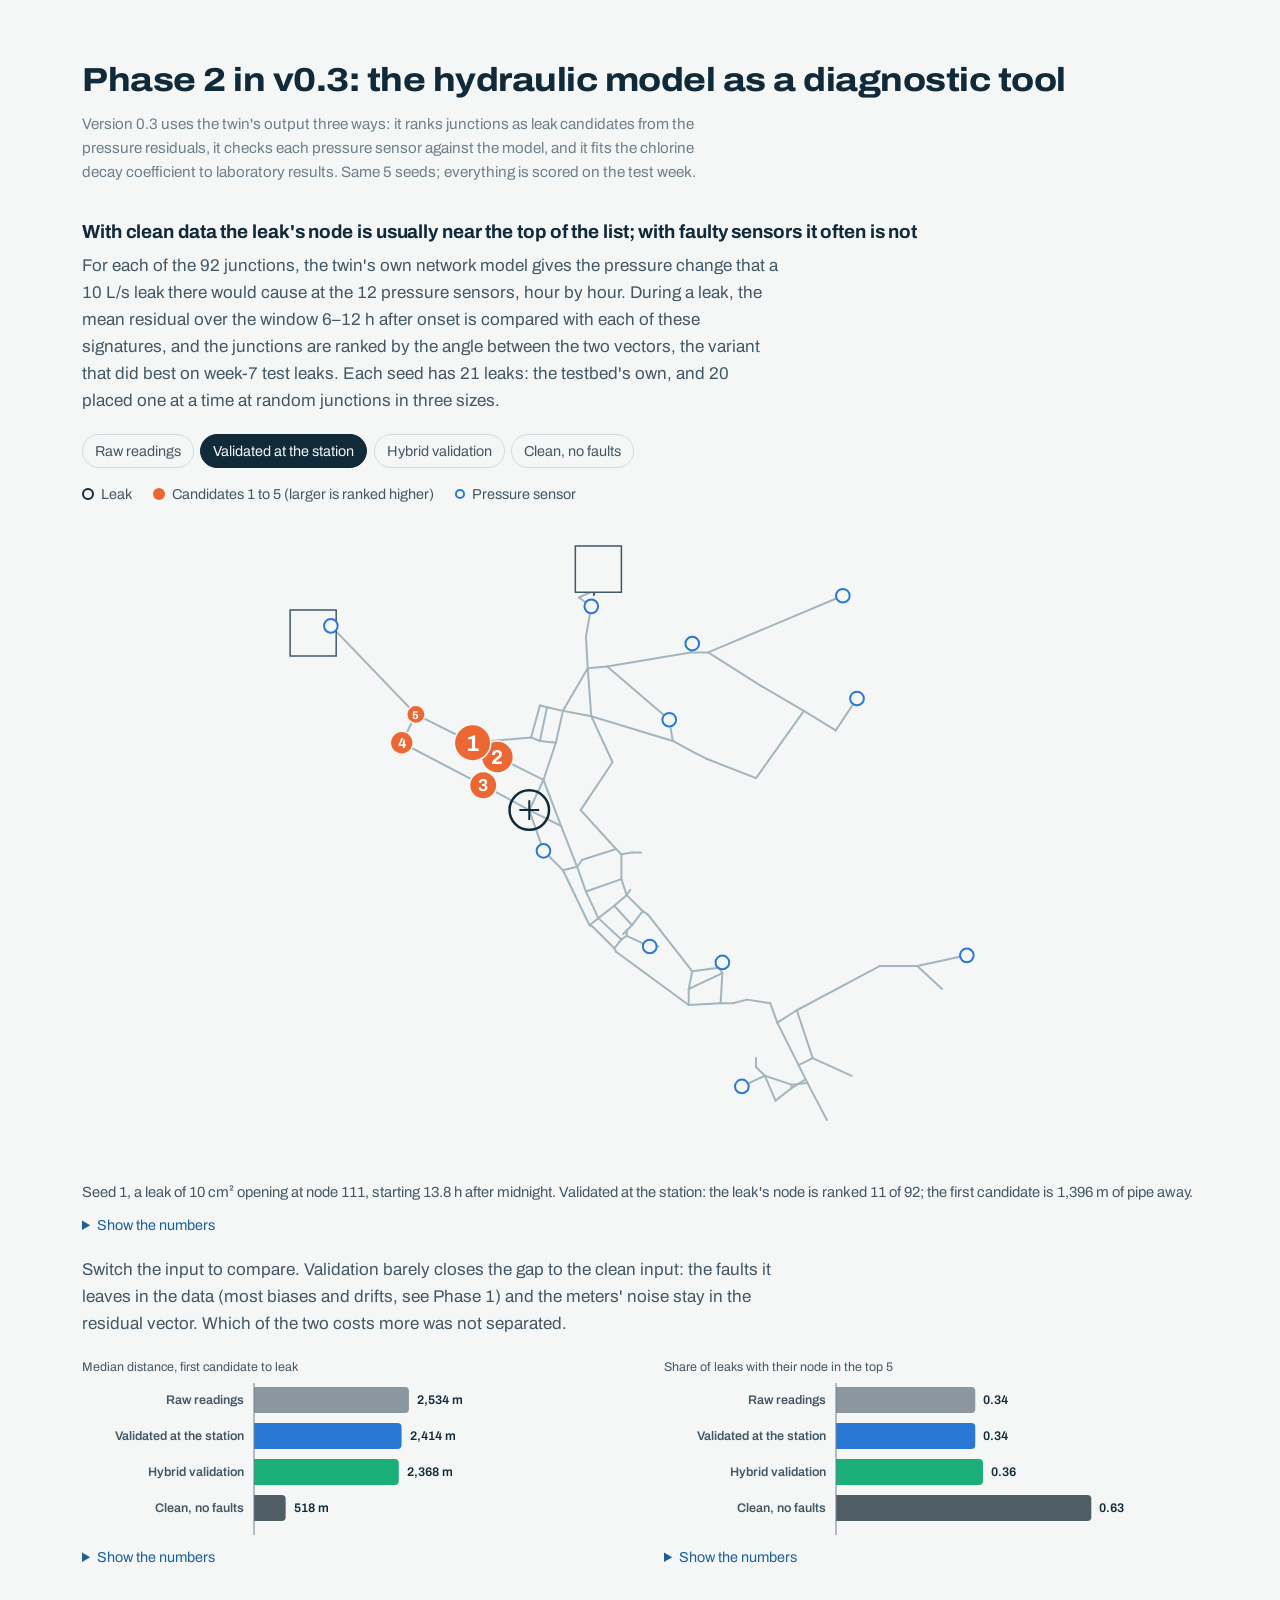
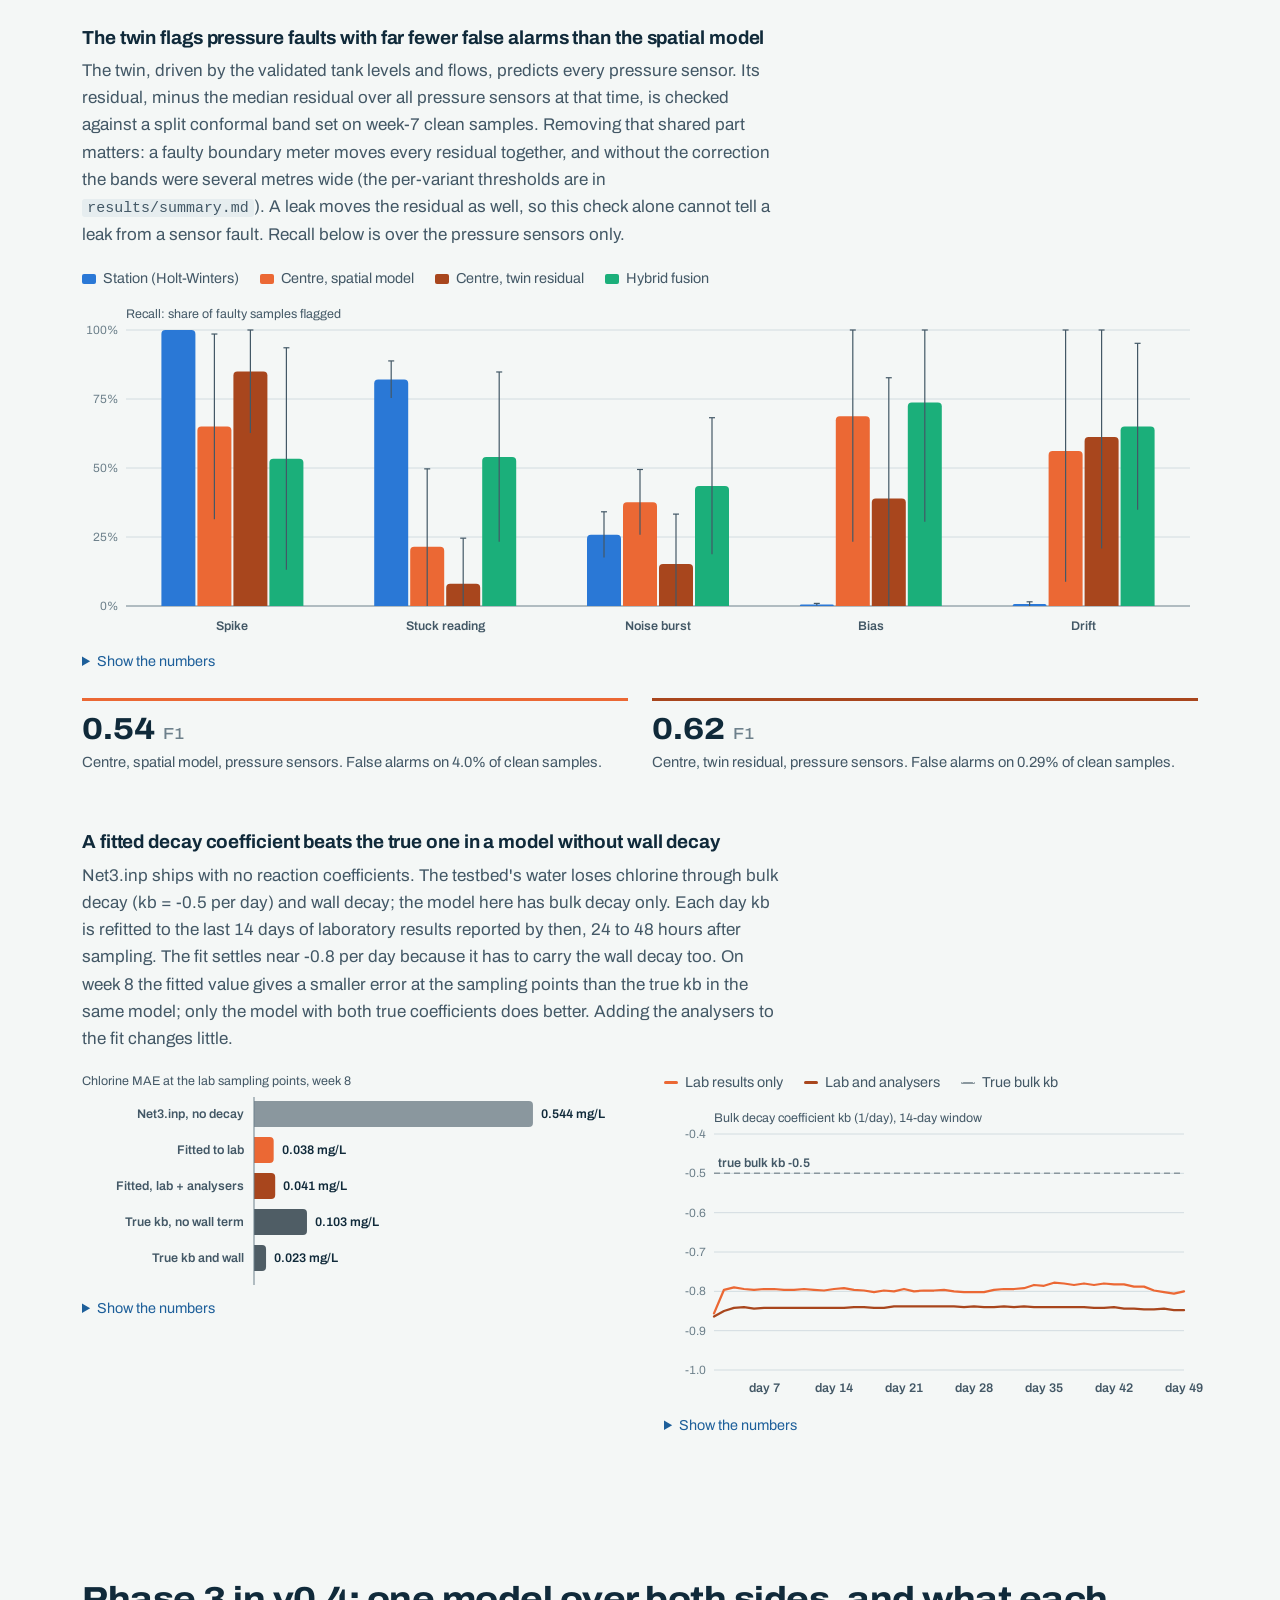
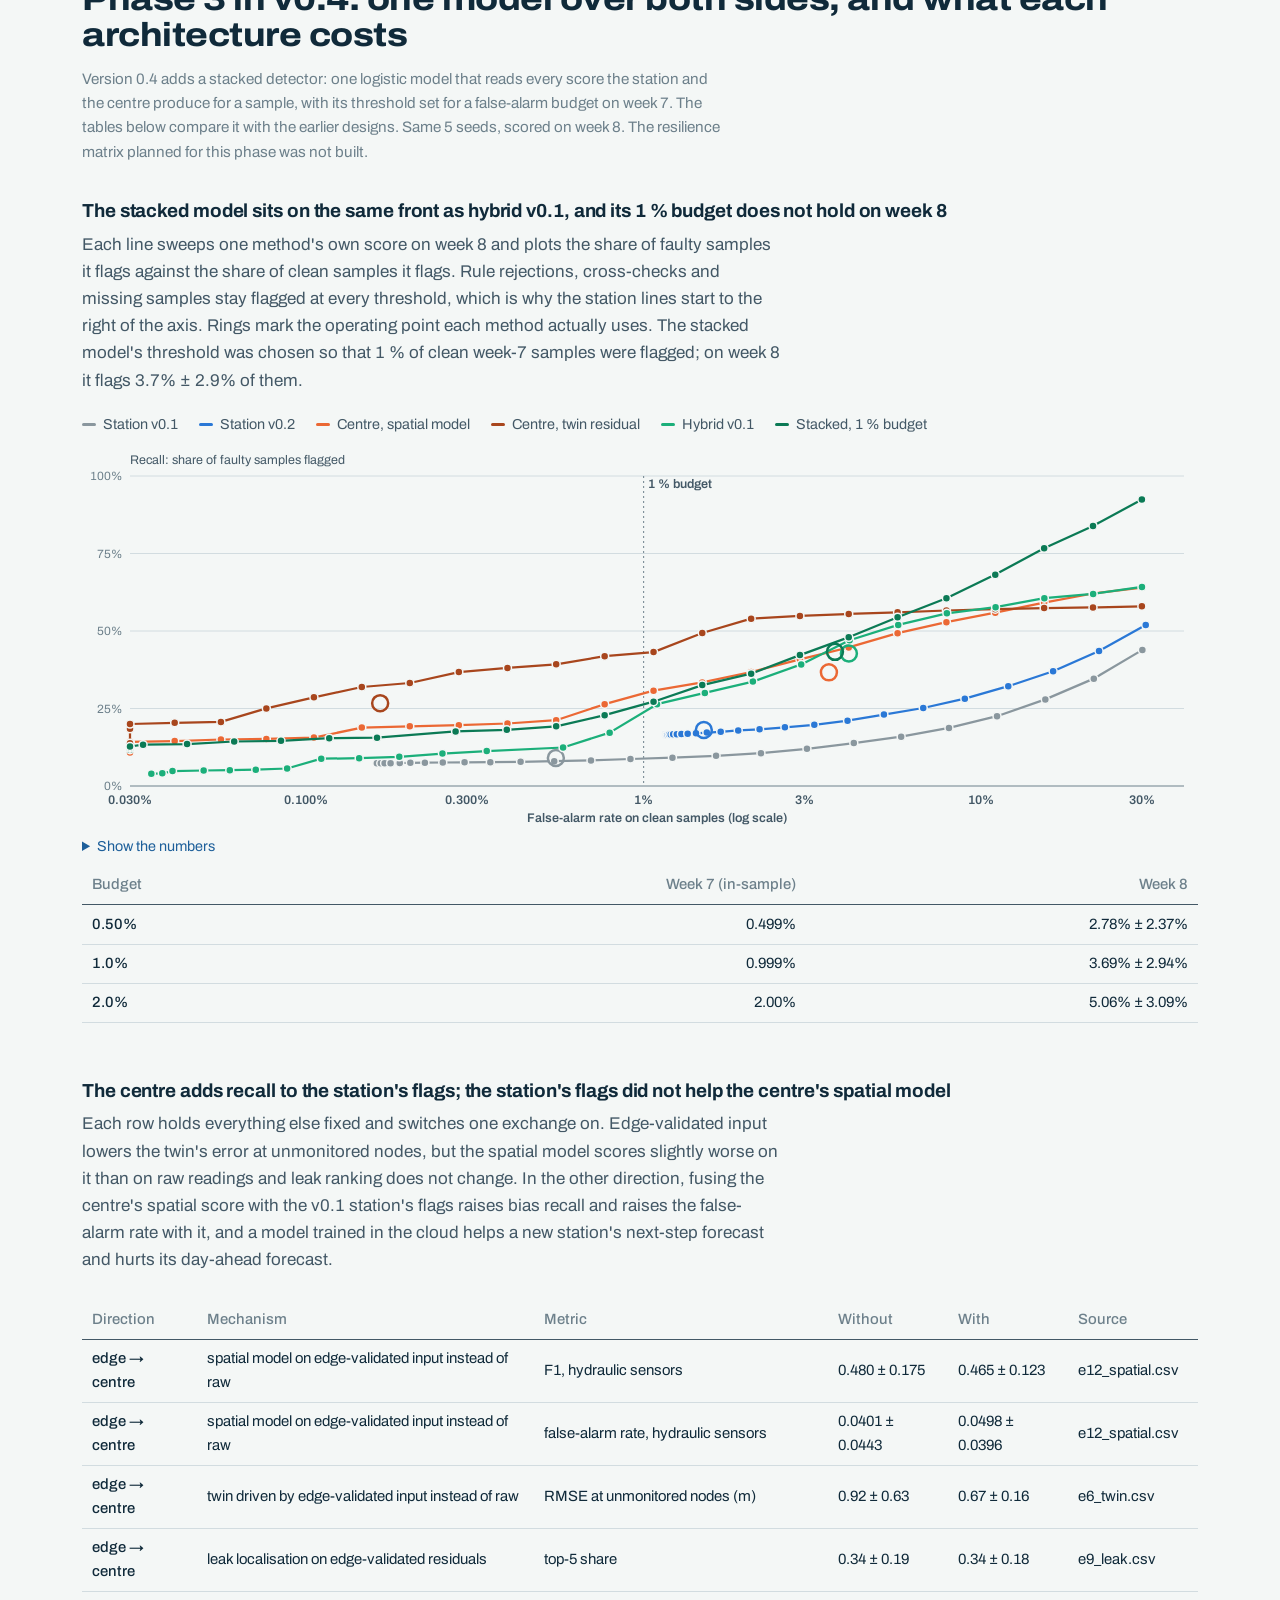
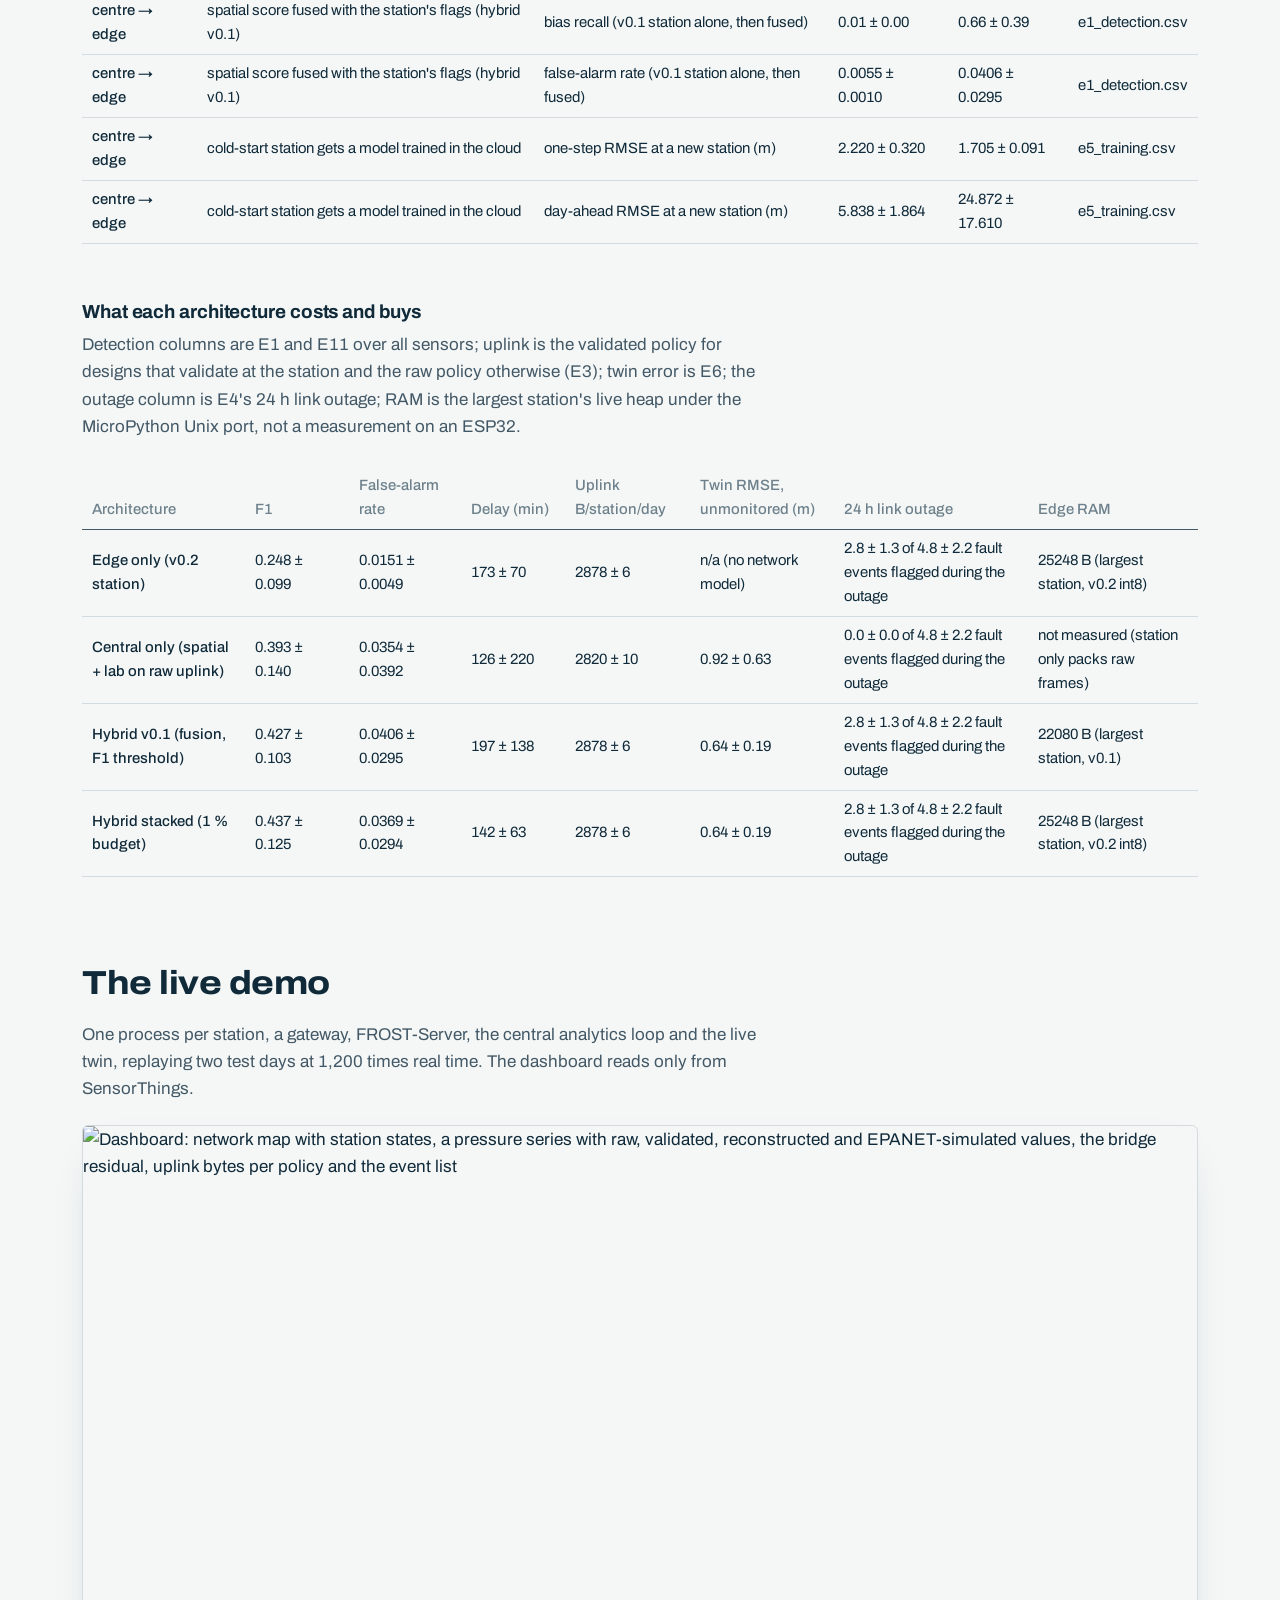
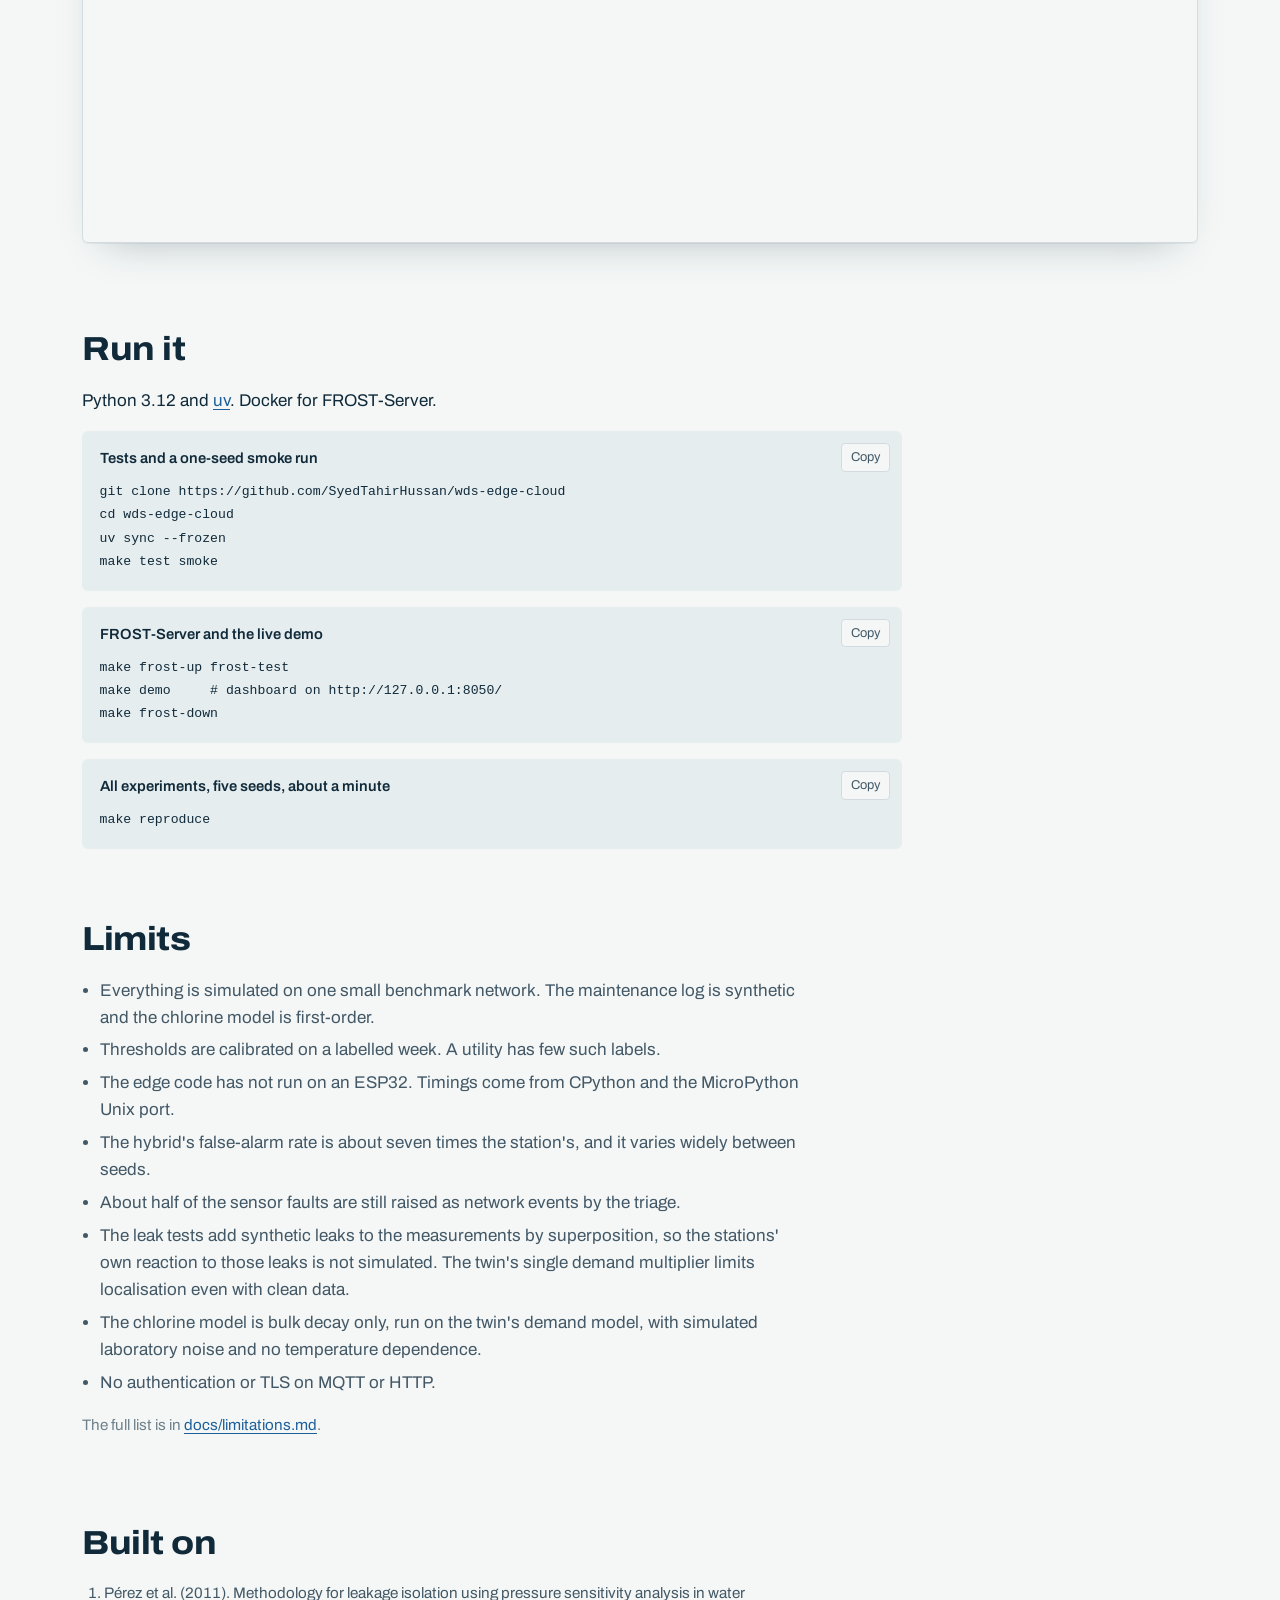
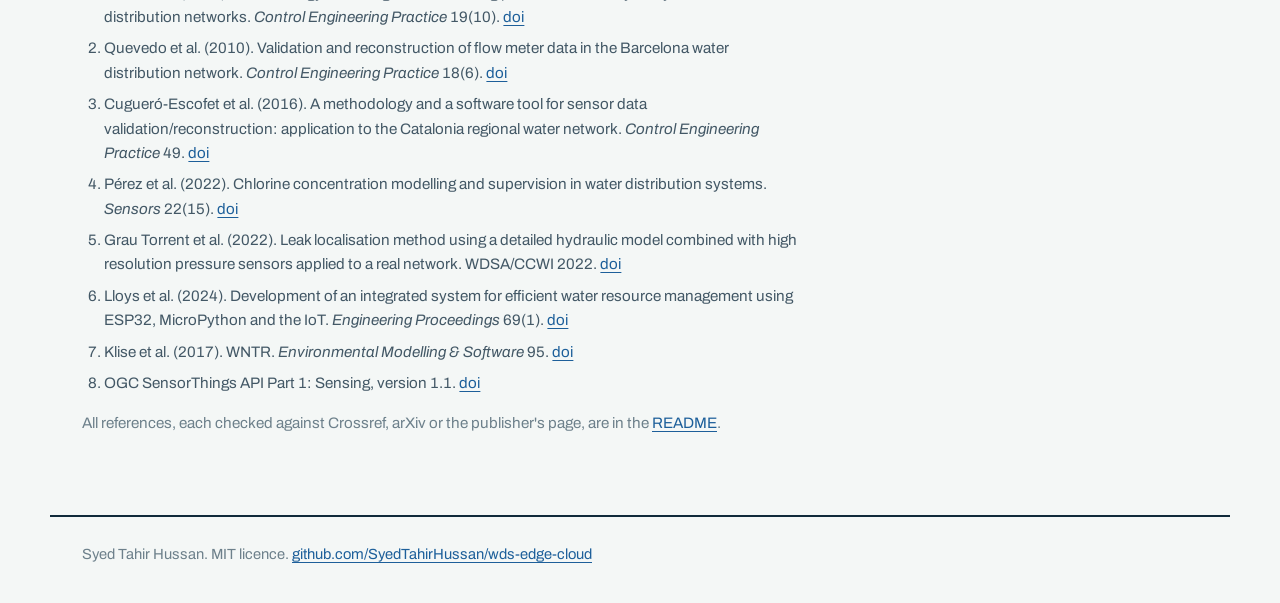
==== commit 16fd65c0: "Project page: Phase 3 section for v0.4 Pareto front of recall against false-alarm rate with the 1 % " ====
--- a/site/index.html
+++ b/site/index.html
@@ -211,6 +211,31 @@
   </article>
 </section>
 
+<section id="phase3" class="results">
+  <h2>Phase 3 in v0.4: one model over both sides, and what each architecture costs</h2>
+  <p class="section-note">Version 0.4 adds a stacked detector: one logistic model that reads every score the station and the centre produce for a sample, with its threshold set for a false-alarm budget on week 7. The tables below compare it with the earlier designs. Same <span class="n-seeds">5</span> seeds, scored on week 8. The resilience matrix planned for this phase was not built.</p>
+
+  <article class="result" id="r-pareto">
+    <h3>The stacked model sits on the same front as hybrid v0.1, and its 1 % budget does not hold on week 8</h3>
+    <p>Each line sweeps one method's own score on week 8 and plots the share of faulty samples it flags against the share of clean samples it flags. Rule rejections, cross-checks and missing samples stay flagged at every threshold, which is why the station lines start to the right of the axis. Rings mark the operating point each method actually uses. The stacked model's threshold was chosen so that 1 % of clean week-7 samples were flagged; on week 8 it flags <span id="p3-far"></span> of them.</p>
+    <div class="chart" id="c-pareto" data-title="Recall against false-alarm rate on week 8, one line per method"></div>
+    <div class="tbl-scroll"><table class="tbl" id="t-calib"></table></div>
+  </article>
+
+  <article class="result" id="r-gains">
+    <h3>The centre adds recall to the station's flags; the station's flags did not help the centre's spatial model</h3>
+    <p>Each row holds everything else fixed and switches one exchange on. Edge-validated input lowers the twin's error at unmonitored nodes, but the spatial model scores slightly worse on it than on raw readings and leak ranking does not change. In the other direction, fusing the centre's spatial score with the v0.1 station's flags raises bias recall and raises the false-alarm rate with it, and a model trained in the cloud helps a new station's next-step forecast and hurts its day-ahead forecast.</p>
+    <div class="tbl-scroll"><table class="tbl wrap" id="t-gains"></table></div>
+  </article>
+
+  <article class="result" id="r-tradeoff">
+    <h3>What each architecture costs and buys</h3>
+    <p>Detection columns are E1 and E11 over all sensors; uplink is the validated policy for designs that validate at the station and the raw policy otherwise (E3); twin error is E6; the outage column is E4's 24 h link outage; RAM is the largest station's live heap under the MicroPython Unix port, not a measurement on an ESP32.</p>
+    <div class="tbl-scroll"><table class="tbl wrap" id="t-tradeoff"></table></div>
+  </article>
+</section>
+
+
 <section class="demo">
   <h2>The live demo</h2>
   <p>One process per station, a gateway, FROST-Server, the central analytics loop and the live twin, replaying two test days at 1,200 times real time. The dashboard reads only from SensorThings.</p>
--- a/site/style.css
+++ b/site/style.css
@@ -16,6 +16,7 @@
   --central: #eb6834;
   --central-2: #a8461d;
   --hybrid: #1baf7a;
+  --hybrid-2: #0b7a55;
   --neutral: #8a979e;
   --neutral-2: #4f5d65;
   --code-bg: #e6edef;
@@ -36,6 +37,7 @@
     --central: #d95926;
     --central-2: #f2925f;
     --hybrid: #199e70;
+    --hybrid-2: #63d6ab;
     --neutral: #7a8a93;
     --neutral-2: #b5c3ca;
     --code-bg: #162b38;
@@ -56,6 +58,7 @@
   --central: #d95926;
     --central-2: #f2925f;
   --hybrid: #199e70;
+  --hybrid-2: #63d6ab;
   --neutral: #7a8a93;
   --neutral-2: #b5c3ca;
   --code-bg: #162b38;
@@ -233,6 +236,7 @@
 .tbl tbody th { font-weight: 500; color: var(--ink); }
 .tbl .sw { display: inline-block; width: 10px; height: 10px; border-radius: 2px; margin-right: 0.45rem; vertical-align: 0; }
 .tbl td.best { font-weight: 700; }
+.tbl.wrap td, .tbl.wrap thead th { white-space: normal; min-width: 6.5rem; text-align: left; }
 
 .callouts { display: grid; grid-template-columns: repeat(3, minmax(0, 1fr)); gap: 1.5rem; margin-top: 1.6rem; }
 .tbl-scroll { overflow-x: auto; max-width: 100%; }
